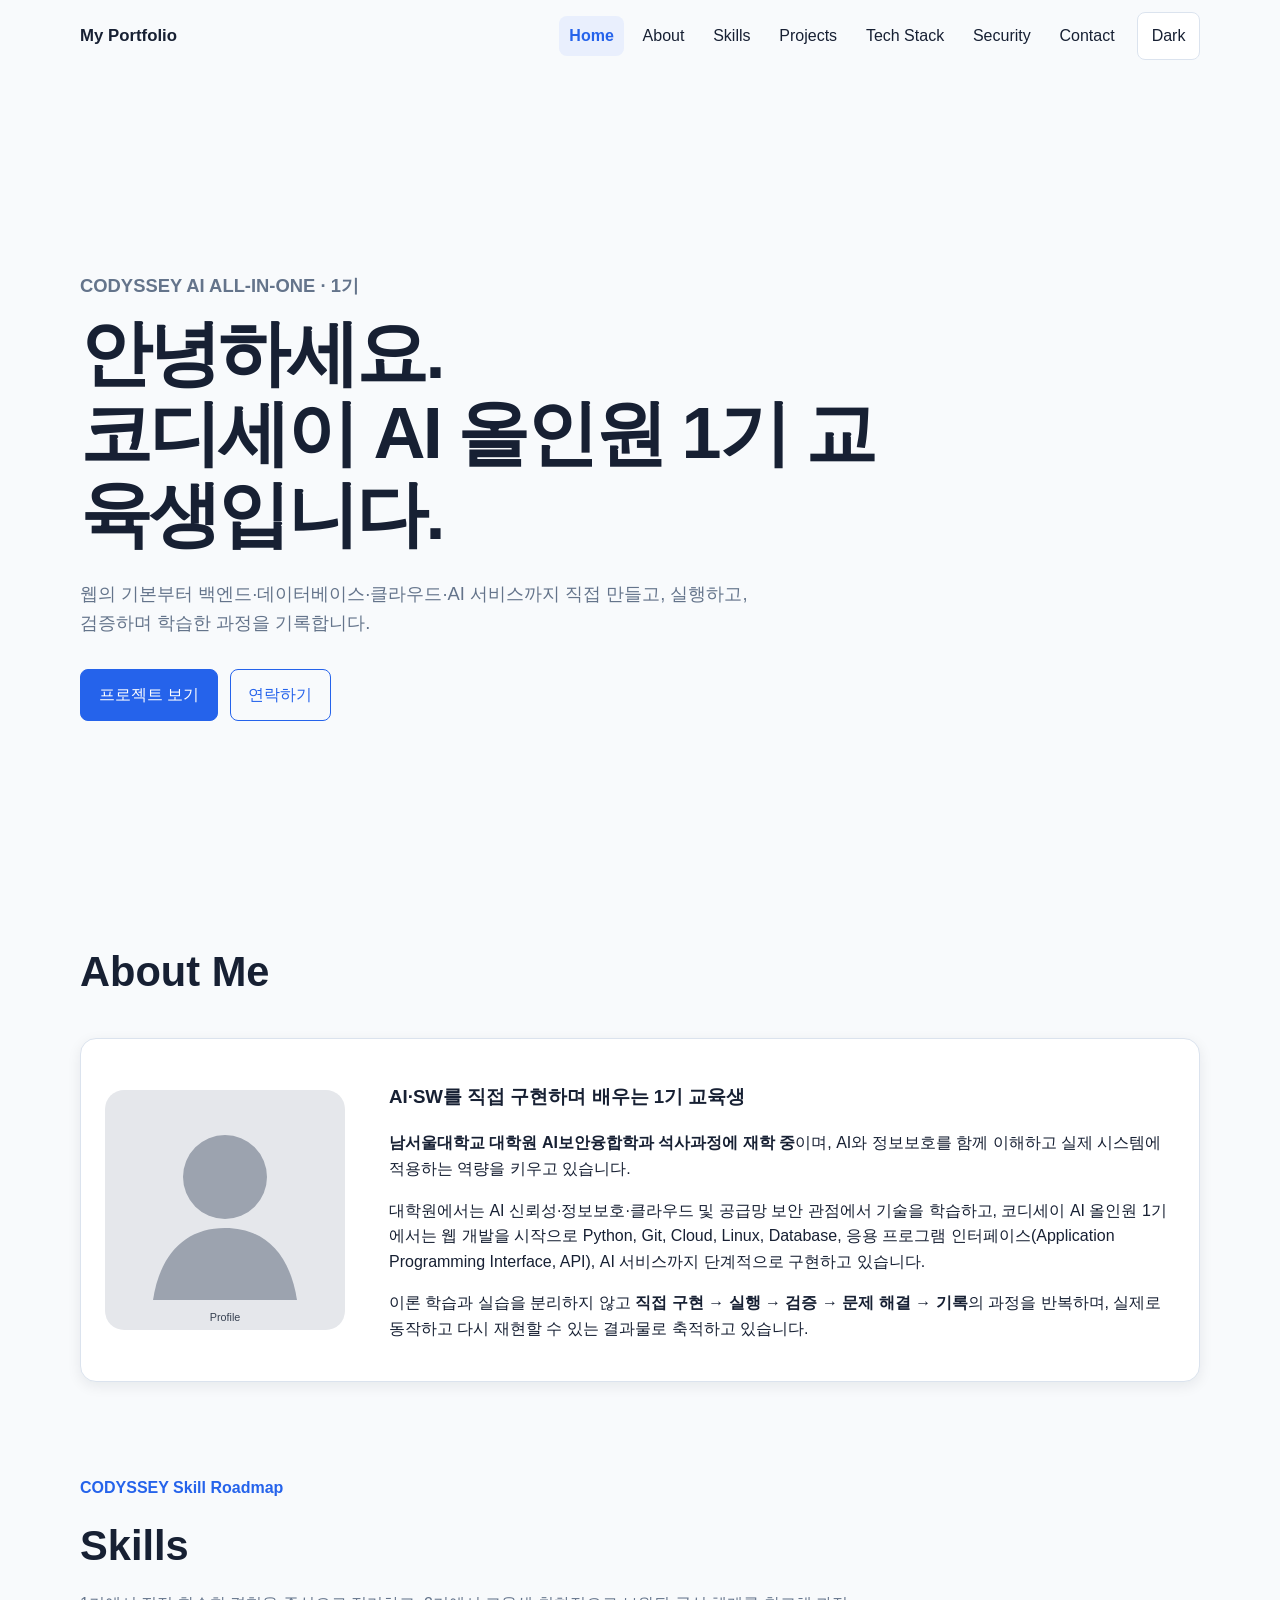
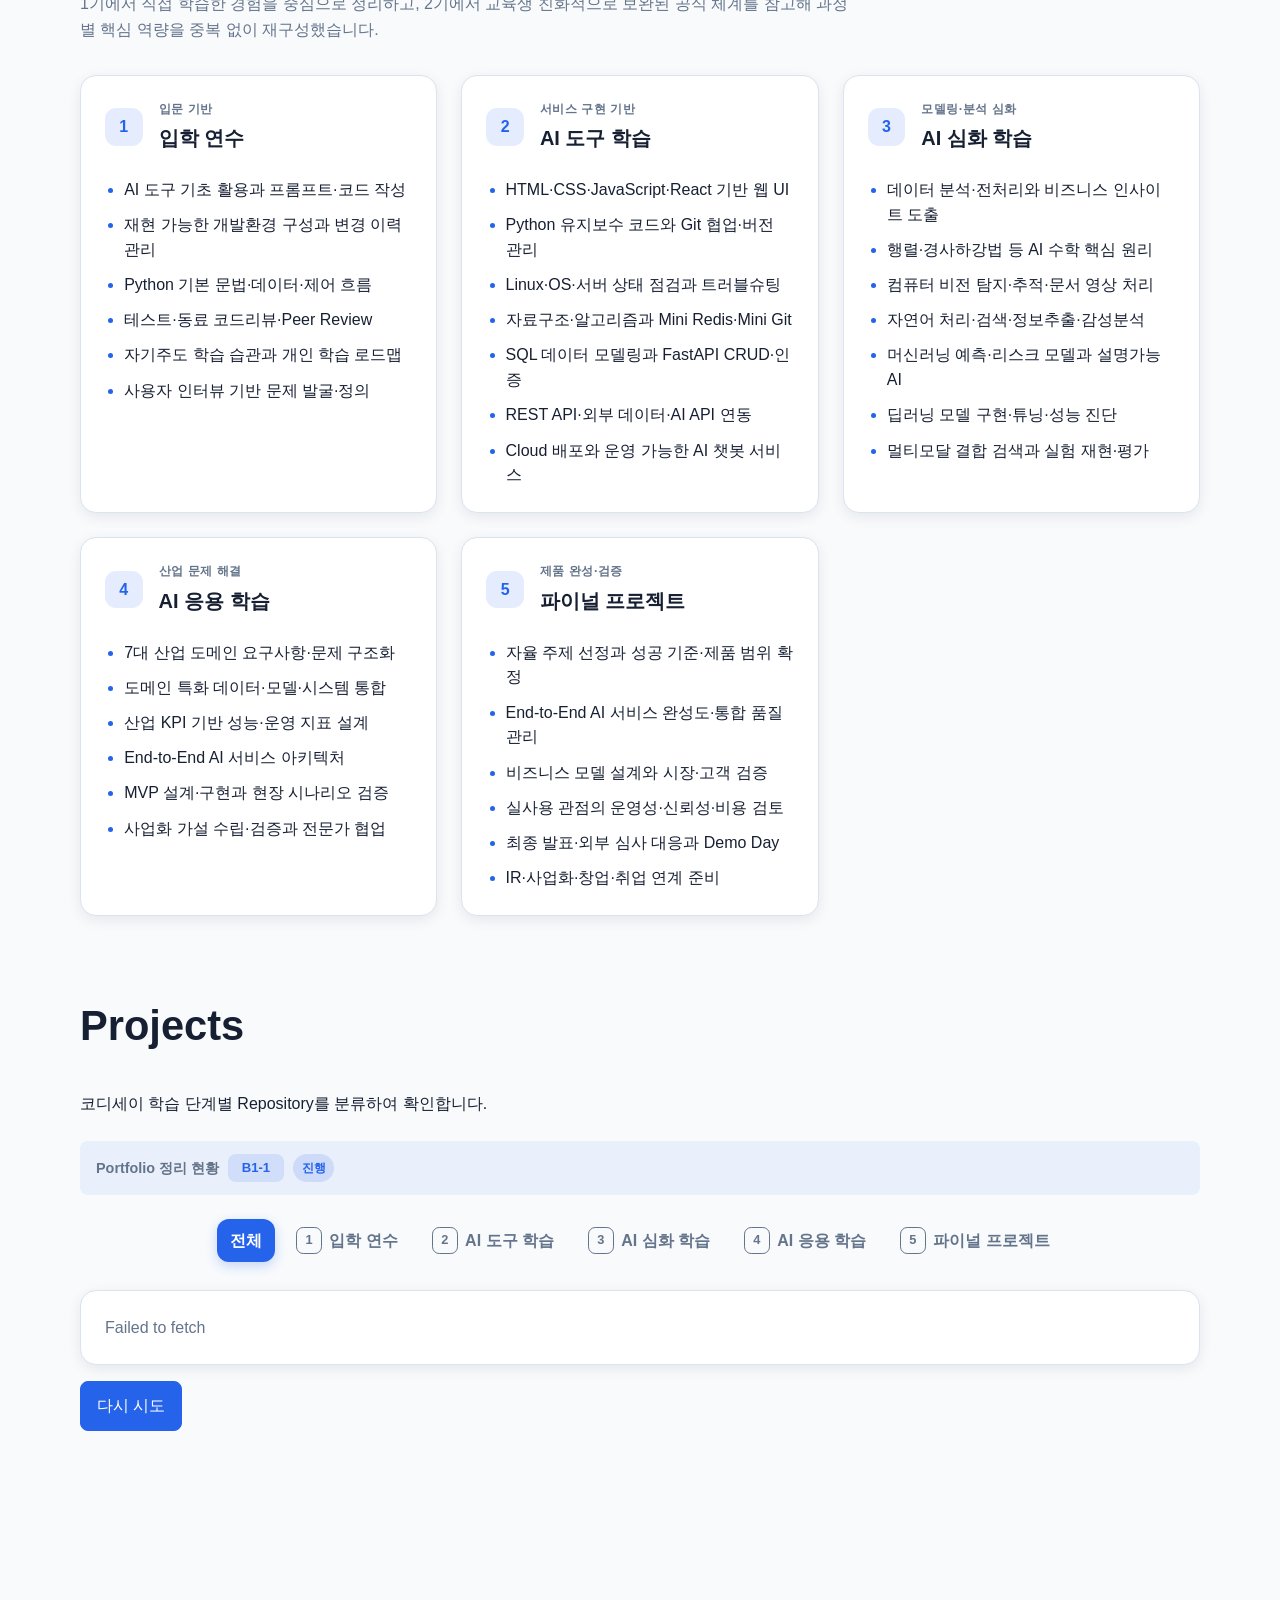
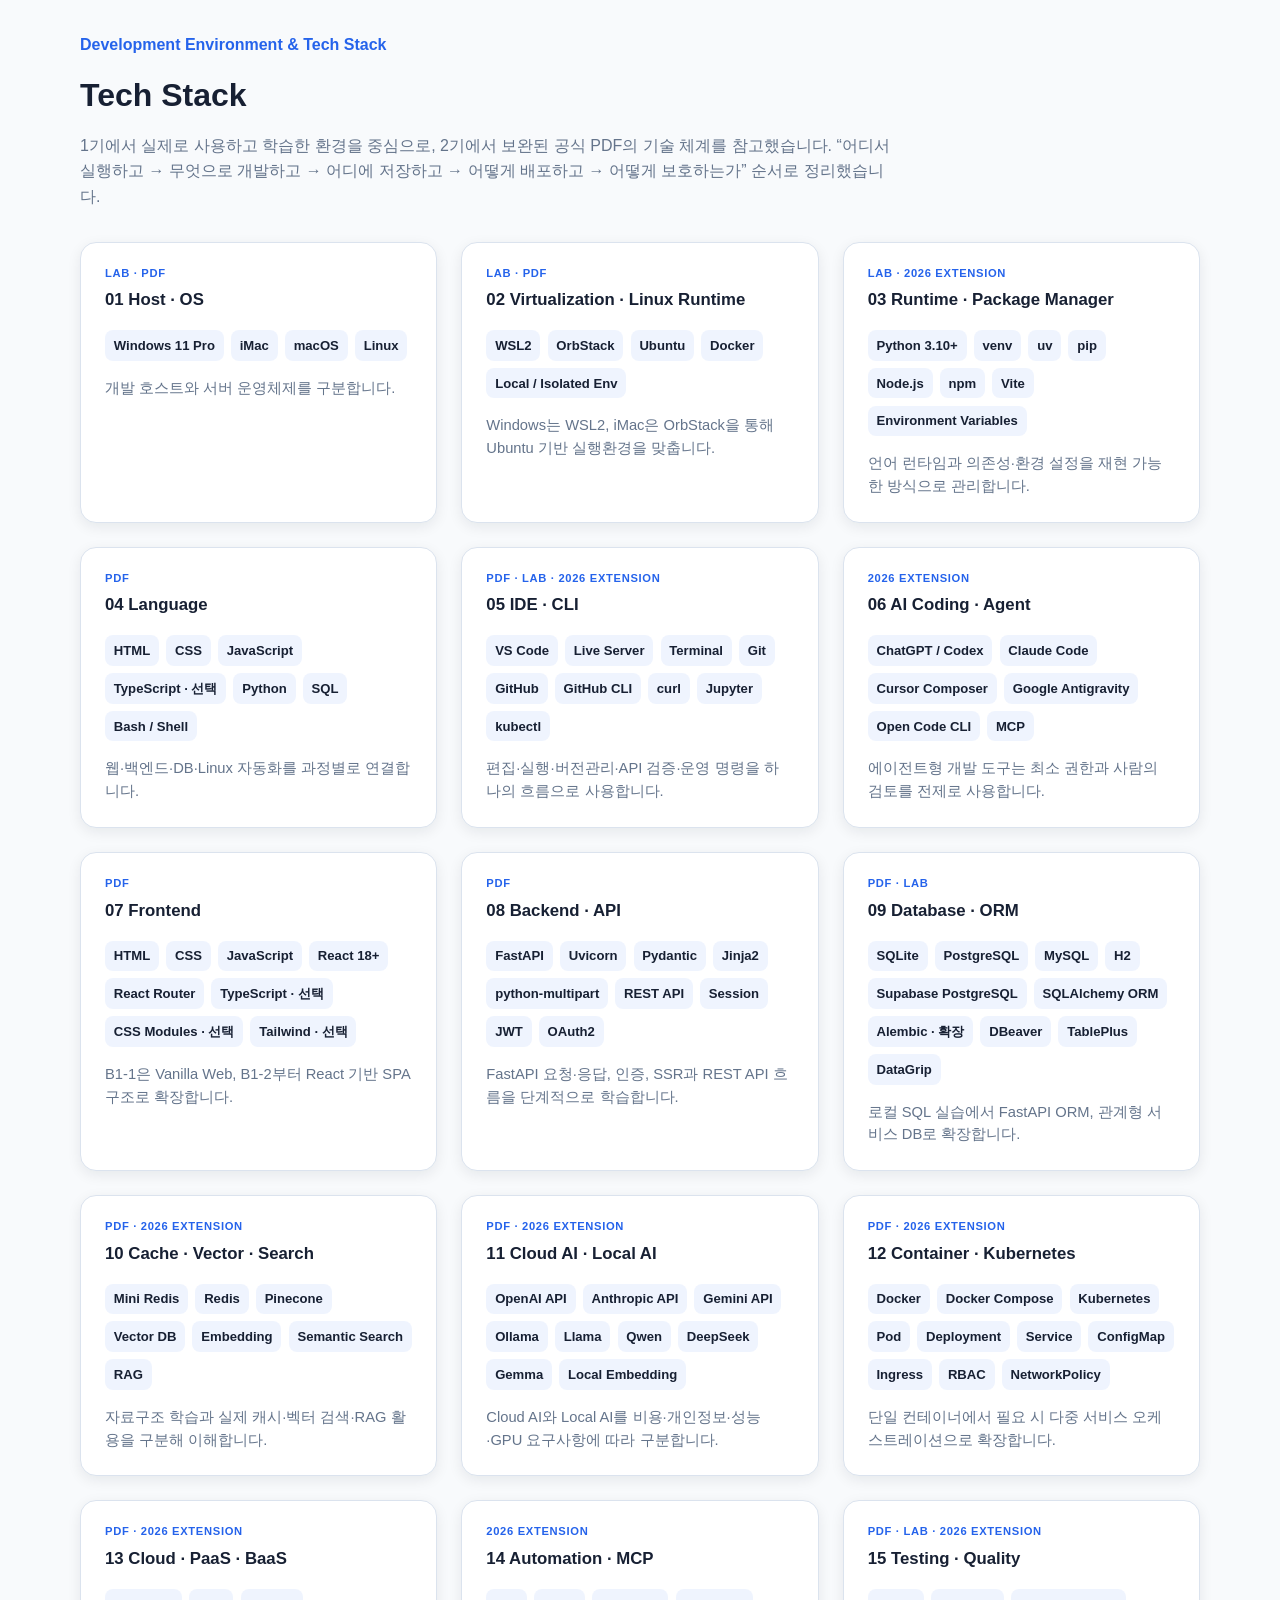
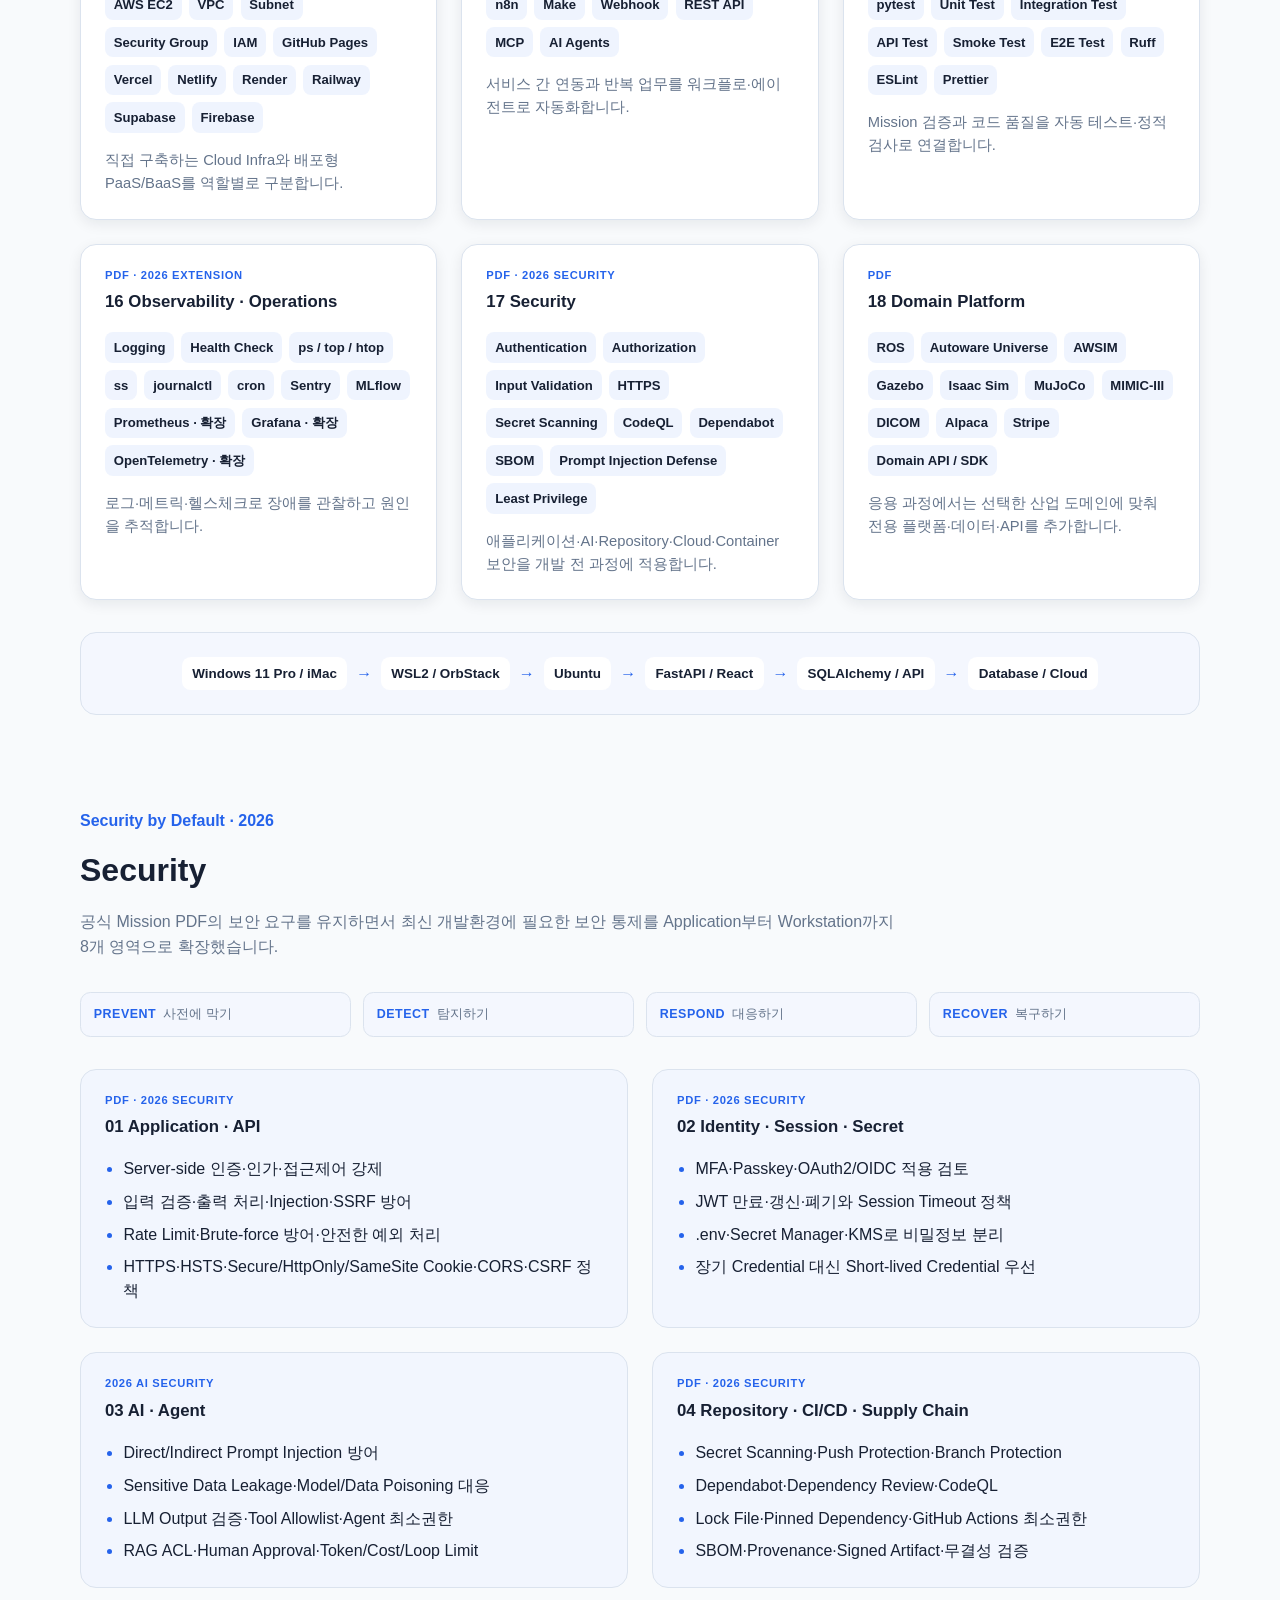
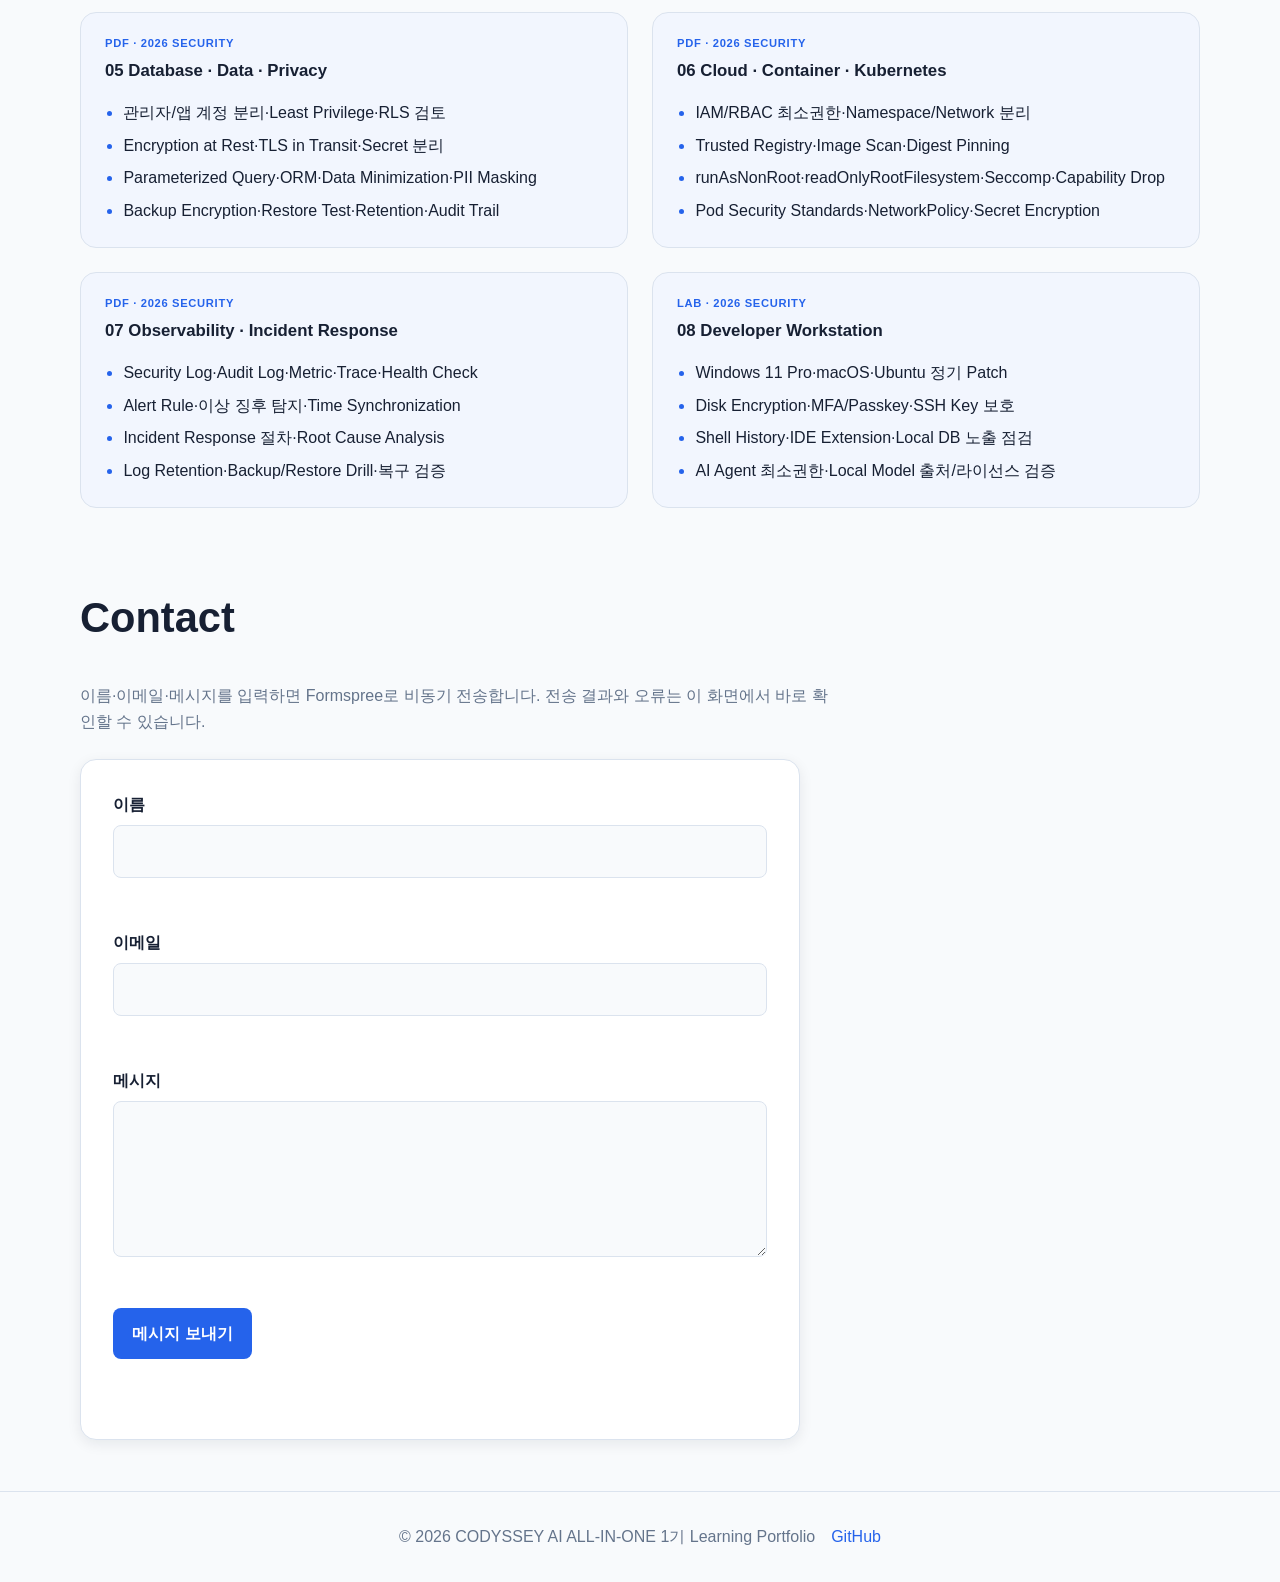
==== index.html @ e72fb4c6 "fix: align contact form with Formspree HTML contract" ====
<!DOCTYPE html>
<html lang="ko">
<head>
  <meta charset="UTF-8">
  <meta name="viewport" content="width=device-width, initial-scale=1.0">
  <meta
    name="description"
    content="코디세이 AI 올인원 1기에서 웹, Python, Git, Cloud, Linux, Database, AI를 직접 구현하고 검증하며 학습한 과정을 기록한 포트폴리오입니다."
  >
  <meta name="theme-color" content="#2563eb">
  <link
    rel="canonical"
    href="https://metastudy999.github.io/codyssey-basic-web-portfolio/"
  >
  <meta property="og:type" content="website">
  <meta property="og:title" content="CODYSSEY AI ALL-IN-ONE 1기 | AI·SW Learning Portfolio">
  <meta
    property="og:description"
    content="직접 만들고, 실행하고, 검증하며 축적한 AI·SW 학습 포트폴리오입니다."
  >
  <meta
    property="og:url"
    content="https://metastudy999.github.io/codyssey-basic-web-portfolio/"
  >
  <link rel="icon" href="images/profile-placeholder.svg" type="image/svg+xml">

  <title>CODYSSEY AI ALL-IN-ONE 1기 | AI·SW Learning Portfolio</title>

  <link rel="stylesheet" href="css/style.css">
  <script src="js/script.js" defer></script>
</head>

<body>
  <a class="skip-link" href="#main-content">본문 바로가기</a>

  <header class="site-header" id="top">
    <nav class="site-nav" aria-label="주요 메뉴">
      <a class="logo" href="#home" aria-label="홈으로 이동">
        My Portfolio
      </a>

      <button
        class="menu-toggle"
        type="button"
        aria-label="메뉴 열기"
        aria-expanded="false"
        aria-controls="nav-menu"
      >
        ☰
      </button>

      <ul class="nav-menu" id="nav-menu">
        <li><a href="#home">Home</a></li>
        <li><a href="#about">About</a></li>
        <li><a href="#skills">Skills</a></li>
        <li><a href="#projects">Projects</a></li>
        <li><a href="#tech-stack">Tech Stack</a></li>
        <li><a href="#security">Security</a></li>
        <li><a href="#contact">Contact</a></li>
      </ul>

      <button
        class="theme-toggle"
        id="theme-toggle"
        type="button"
        aria-label="다크 모드 전환"
      >
        Theme
      </button>
    </nav>
  </header>

  <main id="main-content">
    <section class="hero section" id="home">
      <div class="section-inner">
        <p class="eyebrow">CODYSSEY AI ALL-IN-ONE · 1기</p>

        <h1>
          안녕하세요.<br>
          <span
            id="hero-typing"
            class="hero-typing"
            data-text="코디세이 AI 올인원 1기 교육생입니다."
          >코디세이 AI 올인원 1기 교육생입니다.</span>
        </h1>

        <p>
          웹의 기본부터 백엔드·데이터베이스·클라우드·AI 서비스까지
          직접 만들고, 실행하고, 검증하며 학습한 과정을 기록합니다.
        </p>

        <div class="hero-actions">
          <a href="#projects">프로젝트 보기</a>
          <a href="#contact">연락하기</a>
        </div>
      </div>
    </section>

    <section class="about section" id="about">
      <div class="section-inner">
        <h2>About Me</h2>

        <article class="about-card">
          <img
            src="images/profile-placeholder.svg"
            alt="포트폴리오 프로필 이미지 자리 표시"
          >

          <div>
            <h3>AI·SW를 직접 구현하며 배우는 1기 교육생</h3>

            <p>
              <strong>남서울대학교 대학원 AI보안융합학과 석사과정에 재학 중</strong>이며,
              AI와 정보보호를 함께 이해하고 실제 시스템에 적용하는 역량을 키우고 있습니다.
            </p>

            <p>
              대학원에서는 AI 신뢰성·정보보호·클라우드 및 공급망 보안 관점에서
              기술을 학습하고, 코디세이 AI 올인원 1기에서는 웹 개발을 시작으로
              Python, Git, Cloud, Linux, Database,
              응용 프로그램 인터페이스(Application Programming Interface, API),
              AI 서비스까지 단계적으로 구현하고 있습니다.
            </p>

            <p>
              이론 학습과 실습을 분리하지 않고
              <strong>직접 구현 → 실행 → 검증 → 문제 해결 → 기록</strong>의 과정을 반복하며,
              실제로 동작하고 다시 재현할 수 있는 결과물로 축적하고 있습니다.
            </p>
          </div>
        </article>
      </div>
    </section>

    <section class="skills section" id="skills">
      <div class="section-inner">
        <div class="section-heading">
          <p class="eyebrow">CODYSSEY Skill Roadmap</p>
          <h2>Skills</h2>
          <p class="section-description">
            1기에서 직접 학습한 경험을 중심으로 정리하고, 2기에서 교육생 친화적으로 보완된 공식 체계를 참고해 과정별 핵심 역량을 중복 없이 재구성했습니다.
          </p>
        </div>

        <div class="skills-roadmap">
          <article class="skill-stage-card">
            <div class="skill-stage-header">
              <span class="skill-stage-number">1</span>
              <div>
                <p class="skill-stage-kicker">입문 기반</p>
                <h3>입학 연수</h3>
              </div>
            </div>
            <ul class="skill-list">
              <li>AI 도구 기초 활용과 프롬프트·코드 작성</li>
              <li>재현 가능한 개발환경 구성과 변경 이력 관리</li>
              <li>Python 기본 문법·데이터·제어 흐름</li>
              <li>테스트·동료 코드리뷰·Peer Review</li>
              <li>자기주도 학습 습관과 개인 학습 로드맵</li>
              <li>사용자 인터뷰 기반 문제 발굴·정의</li>
            </ul>
          </article>

          <article class="skill-stage-card">
            <div class="skill-stage-header">
              <span class="skill-stage-number">2</span>
              <div>
                <p class="skill-stage-kicker">서비스 구현 기반</p>
                <h3>AI 도구 학습</h3>
              </div>
            </div>
            <ul class="skill-list">
              <li>HTML·CSS·JavaScript·React 기반 웹 UI</li>
              <li>Python 유지보수 코드와 Git 협업·버전 관리</li>
              <li>Linux·OS·서버 상태 점검과 트러블슈팅</li>
              <li>자료구조·알고리즘과 Mini Redis·Mini Git</li>
              <li>SQL 데이터 모델링과 FastAPI CRUD·인증</li>
              <li>REST API·외부 데이터·AI API 연동</li>
              <li>Cloud 배포와 운영 가능한 AI 챗봇 서비스</li>
            </ul>
          </article>

          <article class="skill-stage-card">
            <div class="skill-stage-header">
              <span class="skill-stage-number">3</span>
              <div>
                <p class="skill-stage-kicker">모델링·분석 심화</p>
                <h3>AI 심화 학습</h3>
              </div>
            </div>
            <ul class="skill-list">
              <li>데이터 분석·전처리와 비즈니스 인사이트 도출</li>
              <li>행렬·경사하강법 등 AI 수학 핵심 원리</li>
              <li>컴퓨터 비전 탐지·추적·문서 영상 처리</li>
              <li>자연어 처리·검색·정보추출·감성분석</li>
              <li>머신러닝 예측·리스크 모델과 설명가능 AI</li>
              <li>딥러닝 모델 구현·튜닝·성능 진단</li>
              <li>멀티모달 결합 검색과 실험 재현·평가</li>
            </ul>
          </article>

          <article class="skill-stage-card">
            <div class="skill-stage-header">
              <span class="skill-stage-number">4</span>
              <div>
                <p class="skill-stage-kicker">산업 문제 해결</p>
                <h3>AI 응용 학습</h3>
              </div>
            </div>
            <ul class="skill-list">
              <li>7대 산업 도메인 요구사항·문제 구조화</li>
              <li>도메인 특화 데이터·모델·시스템 통합</li>
              <li>산업 KPI 기반 성능·운영 지표 설계</li>
              <li>End-to-End AI 서비스 아키텍처</li>
              <li>MVP 설계·구현과 현장 시나리오 검증</li>
              <li>사업화 가설 수립·검증과 전문가 협업</li>
            </ul>
          </article>

          <article class="skill-stage-card">
            <div class="skill-stage-header">
              <span class="skill-stage-number">5</span>
              <div>
                <p class="skill-stage-kicker">제품 완성·검증</p>
                <h3>파이널 프로젝트</h3>
              </div>
            </div>
            <ul class="skill-list">
              <li>자율 주제 선정과 성공 기준·제품 범위 확정</li>
              <li>End-to-End AI 서비스 완성도·통합 품질 관리</li>
              <li>비즈니스 모델 설계와 시장·고객 검증</li>
              <li>실사용 관점의 운영성·신뢰성·비용 검토</li>
              <li>최종 발표·외부 심사 대응과 Demo Day</li>
              <li>IR·사업화·창업·취업 연계 준비</li>
            </ul>
          </article>
        </div>

              </div>
    </section>

<section class="projects section" id="projects">
      <div class="section-inner">
        <h2>Projects</h2>

        <p>
          코디세이 학습 단계별 Repository를 분류하여 확인합니다.
        </p>

        <div
          class="current-mission-summary"
          id="current-mission-summary"
          aria-live="polite"
        >
          Portfolio 정리 현황을 불러오는 중입니다.
        </div>

        <div
          class="projects-categories"
          id="projects-categories"
          role="tablist"
          aria-label="코디세이 프로젝트 카테고리"
        >
          <button type="button" role="tab" data-project-category="all" aria-selected="true">
            전체
          </button>
          <button type="button" role="tab" data-project-category="admission" aria-selected="false">
            <span class="project-category-number">1</span>
            <span>입학 연수</span>
          </button>
          <button type="button" role="tab" data-project-category="tools" aria-selected="false">
            <span class="project-category-number">2</span>
            <span>AI 도구 학습</span>
          </button>
          <button type="button" role="tab" data-project-category="advanced" aria-selected="false">
            <span class="project-category-number">3</span>
            <span>AI 심화 학습</span>
          </button>
          <button type="button" role="tab" data-project-category="applied" aria-selected="false">
            <span class="project-category-number">4</span>
            <span>AI 응용 학습</span>
          </button>
          <button type="button" role="tab" data-project-category="final" aria-selected="false">
            <span class="project-category-number">5</span>
            <span>파이널 프로젝트</span>
          </button>
        </div>

        <div
          class="projects-language-filter"
          id="projects-language-filter"
          aria-label="프로젝트 언어 필터"
          hidden
        >
          <span class="projects-filter-label">언어</span>
          <div
            class="projects-language-buttons"
            id="projects-language-buttons"
            role="group"
            aria-label="언어별 프로젝트 필터"
          ></div>
        </div>

        <div
          class="projects-status"
          id="projects-status"
          role="status"
          aria-live="polite"
        >
          프로젝트를 준비하고 있습니다.
        </div>

        <button
          class="projects-reload"
          id="reload-projects"
          type="button"
        >
          프로젝트 다시 불러오기
        </button>

        <div
          class="projects-category-message"
          id="projects-category-message"
          role="status"
          hidden
        ></div>

        <div
          class="projects-grid"
          id="projects-grid"
          aria-label="GitHub 프로젝트 목록"
        ></div>

        <nav
          class="projects-pagination"
          id="projects-pagination"
          aria-label="프로젝트 페이지 이동"
        ></nav>

      </div>
    </section>

    <section class="tech-stack section" id="tech-stack">
      <div class="section-inner">
        <div class="development-environment">
          <div class="development-environment-heading">
            <p class="eyebrow">Development Environment & Tech Stack</p>
            <h2>Tech Stack</h2>
            <p>
              1기에서 실제로 사용하고 학습한 환경을 중심으로, 2기에서 보완된 공식 PDF의 기술 체계를 참고했습니다.
              “어디서 실행하고 → 무엇으로 개발하고 → 어디에 저장하고 → 어떻게 배포하고 → 어떻게 보호하는가” 순서로 정리했습니다.
            </p>
          </div>

          <div class="development-stack-grid">
            <article class="development-stack-card">
              <p class="stack-source">LAB · PDF</p>
              <h4>01 Host · OS</h4>
              <div class="tech-tags">
                <span>Windows 11 Pro</span><span>iMac</span><span>macOS</span><span>Linux</span>
              </div>
              <p>개발 호스트와 서버 운영체제를 구분합니다.</p>
            </article>

            <article class="development-stack-card">
              <p class="stack-source">LAB · PDF</p>
              <h4>02 Virtualization · Linux Runtime</h4>
              <div class="tech-tags">
                <span>WSL2</span><span>OrbStack</span><span>Ubuntu</span><span>Docker</span><span>Local / Isolated Env</span>
              </div>
              <p>Windows는 WSL2, iMac은 OrbStack을 통해 Ubuntu 기반 실행환경을 맞춥니다.</p>
            </article>

            <article class="development-stack-card">
              <p class="stack-source">LAB · 2026 EXTENSION</p>
              <h4>03 Runtime · Package Manager</h4>
              <div class="tech-tags">
                <span>Python 3.10+</span><span>venv</span><span>uv</span><span>pip</span>
                <span>Node.js</span><span>npm</span><span>Vite</span><span>Environment Variables</span>
              </div>
              <p>언어 런타임과 의존성·환경 설정을 재현 가능한 방식으로 관리합니다.</p>
            </article>

            <article class="development-stack-card">
              <p class="stack-source">PDF</p>
              <h4>04 Language</h4>
              <div class="tech-tags">
                <span>HTML</span><span>CSS</span><span>JavaScript</span><span>TypeScript · 선택</span>
                <span>Python</span><span>SQL</span><span>Bash / Shell</span>
              </div>
              <p>웹·백엔드·DB·Linux 자동화를 과정별로 연결합니다.</p>
            </article>

            <article class="development-stack-card">
              <p class="stack-source">PDF · LAB · 2026 EXTENSION</p>
              <h4>05 IDE · CLI</h4>
              <div class="tech-tags">
                <span>VS Code</span><span>Live Server</span><span>Terminal</span><span>Git</span><span>GitHub</span>
                <span>GitHub CLI</span><span>curl</span><span>Jupyter</span><span>kubectl</span>
              </div>
              <p>편집·실행·버전관리·API 검증·운영 명령을 하나의 흐름으로 사용합니다.</p>
            </article>

            <article class="development-stack-card">
              <p class="stack-source">2026 EXTENSION</p>
              <h4>06 AI Coding · Agent</h4>
              <div class="tech-tags">
                <span>ChatGPT / Codex</span><span>Claude Code</span><span>Cursor Composer</span>
                <span>Google Antigravity</span><span>Open Code CLI</span><span>MCP</span>
              </div>
              <p>에이전트형 개발 도구는 최소 권한과 사람의 검토를 전제로 사용합니다.</p>
            </article>

            <article class="development-stack-card">
              <p class="stack-source">PDF</p>
              <h4>07 Frontend</h4>
              <div class="tech-tags">
                <span>HTML</span><span>CSS</span><span>JavaScript</span><span>React 18+</span>
                <span>React Router</span><span>TypeScript · 선택</span><span>CSS Modules · 선택</span><span>Tailwind · 선택</span>
              </div>
              <p>B1-1은 Vanilla Web, B1-2부터 React 기반 SPA 구조로 확장합니다.</p>
            </article>

            <article class="development-stack-card">
              <p class="stack-source">PDF</p>
              <h4>08 Backend · API</h4>
              <div class="tech-tags">
                <span>FastAPI</span><span>Uvicorn</span><span>Pydantic</span><span>Jinja2</span>
                <span>python-multipart</span><span>REST API</span><span>Session</span><span>JWT</span><span>OAuth2</span>
              </div>
              <p>FastAPI 요청·응답, 인증, SSR과 REST API 흐름을 단계적으로 학습합니다.</p>
            </article>

            <article class="development-stack-card">
              <p class="stack-source">PDF · LAB</p>
              <h4>09 Database · ORM</h4>
              <div class="tech-tags">
                <span>SQLite</span><span>PostgreSQL</span><span>MySQL</span><span>H2</span><span>Supabase PostgreSQL</span>
                <span>SQLAlchemy ORM</span><span>Alembic · 확장</span><span>DBeaver</span><span>TablePlus</span><span>DataGrip</span>
              </div>
              <p>로컬 SQL 실습에서 FastAPI ORM, 관계형 서비스 DB로 확장합니다.</p>
            </article>

            <article class="development-stack-card">
              <p class="stack-source">PDF · 2026 EXTENSION</p>
              <h4>10 Cache · Vector · Search</h4>
              <div class="tech-tags">
                <span>Mini Redis</span><span>Redis</span><span>Pinecone</span><span>Vector DB</span>
                <span>Embedding</span><span>Semantic Search</span><span>RAG</span>
              </div>
              <p>자료구조 학습과 실제 캐시·벡터 검색·RAG 활용을 구분해 이해합니다.</p>
            </article>

            <article class="development-stack-card">
              <p class="stack-source">PDF · 2026 EXTENSION</p>
              <h4>11 Cloud AI · Local AI</h4>
              <div class="tech-tags">
                <span>OpenAI API</span><span>Anthropic API</span><span>Gemini API</span>
                <span>Ollama</span><span>Llama</span><span>Qwen</span><span>DeepSeek</span><span>Gemma</span><span>Local Embedding</span>
              </div>
              <p>Cloud AI와 Local AI를 비용·개인정보·성능·GPU 요구사항에 따라 구분합니다.</p>
            </article>

            <article class="development-stack-card">
              <p class="stack-source">PDF · 2026 EXTENSION</p>
              <h4>12 Container · Kubernetes</h4>
              <div class="tech-tags">
                <span>Docker</span><span>Docker Compose</span><span>Kubernetes</span><span>Pod</span><span>Deployment</span>
                <span>Service</span><span>ConfigMap</span><span>Ingress</span><span>RBAC</span><span>NetworkPolicy</span>
              </div>
              <p>단일 컨테이너에서 필요 시 다중 서비스 오케스트레이션으로 확장합니다.</p>
            </article>

            <article class="development-stack-card">
              <p class="stack-source">PDF · 2026 EXTENSION</p>
              <h4>13 Cloud · PaaS · BaaS</h4>
              <div class="tech-tags">
                <span>AWS EC2</span><span>VPC</span><span>Subnet</span><span>Security Group</span><span>IAM</span>
                <span>GitHub Pages</span><span>Vercel</span><span>Netlify</span><span>Render</span><span>Railway</span>
                <span>Supabase</span><span>Firebase</span>
              </div>
              <p>직접 구축하는 Cloud Infra와 배포형 PaaS/BaaS를 역할별로 구분합니다.</p>
            </article>

            <article class="development-stack-card">
              <p class="stack-source">2026 EXTENSION</p>
              <h4>14 Automation · MCP</h4>
              <div class="tech-tags">
                <span>n8n</span><span>Make</span><span>Webhook</span><span>REST API</span><span>MCP</span><span>AI Agents</span>
              </div>
              <p>서비스 간 연동과 반복 업무를 워크플로·에이전트로 자동화합니다.</p>
            </article>

            <article class="development-stack-card">
              <p class="stack-source">PDF · LAB · 2026 EXTENSION</p>
              <h4>15 Testing · Quality</h4>
              <div class="tech-tags">
                <span>pytest</span><span>Unit Test</span><span>Integration Test</span><span>API Test</span>
                <span>Smoke Test</span><span>E2E Test</span><span>Ruff</span><span>ESLint</span><span>Prettier</span>
              </div>
              <p>Mission 검증과 코드 품질을 자동 테스트·정적 검사로 연결합니다.</p>
            </article>

            <article class="development-stack-card">
              <p class="stack-source">PDF · 2026 EXTENSION</p>
              <h4>16 Observability · Operations</h4>
              <div class="tech-tags">
                <span>Logging</span><span>Health Check</span><span>ps / top / htop</span><span>ss</span>
                <span>journalctl</span><span>cron</span><span>Sentry</span><span>MLflow</span>
                <span>Prometheus · 확장</span><span>Grafana · 확장</span><span>OpenTelemetry · 확장</span>
              </div>
              <p>로그·메트릭·헬스체크로 장애를 관찰하고 원인을 추적합니다.</p>
            </article>

            <article class="development-stack-card">
              <p class="stack-source">PDF · 2026 SECURITY</p>
              <h4>17 Security</h4>
              <div class="tech-tags">
                <span>Authentication</span><span>Authorization</span><span>Input Validation</span><span>HTTPS</span>
                <span>Secret Scanning</span><span>CodeQL</span><span>Dependabot</span><span>SBOM</span>
                <span>Prompt Injection Defense</span><span>Least Privilege</span>
              </div>
              <p>애플리케이션·AI·Repository·Cloud·Container 보안을 개발 전 과정에 적용합니다.</p>
            </article>

            <article class="development-stack-card">
              <p class="stack-source">PDF</p>
              <h4>18 Domain Platform</h4>
              <div class="tech-tags">
                <span>ROS</span><span>Autoware Universe</span><span>AWSIM</span><span>Gazebo</span><span>Isaac Sim</span>
                <span>MuJoCo</span><span>MIMIC-III</span><span>DICOM</span><span>Alpaca</span><span>Stripe</span><span>Domain API / SDK</span>
              </div>
              <p>응용 과정에서는 선택한 산업 도메인에 맞춰 전용 플랫폼·데이터·API를 추가합니다.</p>
            </article>
          </div>

          <div class="environment-flow" aria-label="실습 개발환경 흐름">
            <span>Windows 11 Pro / iMac</span><strong>→</strong>
            <span>WSL2 / OrbStack</span><strong>→</strong>
            <span>Ubuntu</span><strong>→</strong>
            <span>FastAPI / React</span><strong>→</strong>
            <span>SQLAlchemy / API</span><strong>→</strong>
            <span>Database / Cloud</span>
          </div>

                  </div>
      </div>
    </section>

<section class="security section" id="security">
      <div class="section-inner">
        <div class="security-baseline">
            <div class="development-environment-heading">
              <p class="eyebrow">Security by Default · 2026</p>
              <h2>Security</h2>
              <p>
                공식 Mission PDF의 보안 요구를 유지하면서 최신 개발환경에 필요한 보안 통제를
                Application부터 Workstation까지 8개 영역으로 확장했습니다.
              </p>
            </div>

            <div class="security-lifecycle" aria-label="보안 운영 생명주기">
              <span><strong>Prevent</strong> 사전에 막기</span>
              <span><strong>Detect</strong> 탐지하기</span>
              <span><strong>Respond</strong> 대응하기</span>
              <span><strong>Recover</strong> 복구하기</span>
            </div>

            <div class="security-grid">
              <article class="security-card">
                <p class="stack-source">PDF · 2026 SECURITY</p>
                <h4>01 Application · API</h4>
                <ul>
                  <li>Server-side 인증·인가·접근제어 강제</li>
                  <li>입력 검증·출력 처리·Injection·SSRF 방어</li>
                  <li>Rate Limit·Brute-force 방어·안전한 예외 처리</li>
                  <li>HTTPS·HSTS·Secure/HttpOnly/SameSite Cookie·CORS·CSRF 정책</li>
                </ul>
              </article>

              <article class="security-card">
                <p class="stack-source">PDF · 2026 SECURITY</p>
                <h4>02 Identity · Session · Secret</h4>
                <ul>
                  <li>MFA·Passkey·OAuth2/OIDC 적용 검토</li>
                  <li>JWT 만료·갱신·폐기와 Session Timeout 정책</li>
                  <li>.env·Secret Manager·KMS로 비밀정보 분리</li>
                  <li>장기 Credential 대신 Short-lived Credential 우선</li>
                </ul>
              </article>

              <article class="security-card">
                <p class="stack-source">2026 AI SECURITY</p>
                <h4>03 AI · Agent</h4>
                <ul>
                  <li>Direct/Indirect Prompt Injection 방어</li>
                  <li>Sensitive Data Leakage·Model/Data Poisoning 대응</li>
                  <li>LLM Output 검증·Tool Allowlist·Agent 최소권한</li>
                  <li>RAG ACL·Human Approval·Token/Cost/Loop Limit</li>
                </ul>
              </article>

              <article class="security-card">
                <p class="stack-source">PDF · 2026 SECURITY</p>
                <h4>04 Repository · CI/CD · Supply Chain</h4>
                <ul>
                  <li>Secret Scanning·Push Protection·Branch Protection</li>
                  <li>Dependabot·Dependency Review·CodeQL</li>
                  <li>Lock File·Pinned Dependency·GitHub Actions 최소권한</li>
                  <li>SBOM·Provenance·Signed Artifact·무결성 검증</li>
                </ul>
              </article>

              <article class="security-card">
                <p class="stack-source">PDF · 2026 SECURITY</p>
                <h4>05 Database · Data · Privacy</h4>
                <ul>
                  <li>관리자/앱 계정 분리·Least Privilege·RLS 검토</li>
                  <li>Encryption at Rest·TLS in Transit·Secret 분리</li>
                  <li>Parameterized Query·ORM·Data Minimization·PII Masking</li>
                  <li>Backup Encryption·Restore Test·Retention·Audit Trail</li>
                </ul>
              </article>

              <article class="security-card">
                <p class="stack-source">PDF · 2026 SECURITY</p>
                <h4>06 Cloud · Container · Kubernetes</h4>
                <ul>
                  <li>IAM/RBAC 최소권한·Namespace/Network 분리</li>
                  <li>Trusted Registry·Image Scan·Digest Pinning</li>
                  <li>runAsNonRoot·readOnlyRootFilesystem·Seccomp·Capability Drop</li>
                  <li>Pod Security Standards·NetworkPolicy·Secret Encryption</li>
                </ul>
              </article>

              <article class="security-card">
                <p class="stack-source">PDF · 2026 SECURITY</p>
                <h4>07 Observability · Incident Response</h4>
                <ul>
                  <li>Security Log·Audit Log·Metric·Trace·Health Check</li>
                  <li>Alert Rule·이상 징후 탐지·Time Synchronization</li>
                  <li>Incident Response 절차·Root Cause Analysis</li>
                  <li>Log Retention·Backup/Restore Drill·복구 검증</li>
                </ul>
              </article>

              <article class="security-card">
                <p class="stack-source">LAB · 2026 SECURITY</p>
                <h4>08 Developer Workstation</h4>
                <ul>
                  <li>Windows 11 Pro·macOS·Ubuntu 정기 Patch</li>
                  <li>Disk Encryption·MFA/Passkey·SSH Key 보호</li>
                  <li>Shell History·IDE Extension·Local DB 노출 점검</li>
                  <li>AI Agent 최소권한·Local Model 출처/라이선스 검증</li>
                </ul>
              </article>
            </div>
          </div>
        </div>
    </section>

    <section class="contact section" id="contact">
      <div class="section-inner">
        <h2>Contact</h2>

        <p class="contact-description">
          이름·이메일·메시지를 입력하면 Formspree로 비동기 전송합니다.
          전송 결과와 오류는 이 화면에서 바로 확인할 수 있습니다.
        </p>

        <form
          id="contact-form"
          action="https://formspree.io/f/xdekpjjj"
          method="POST"
          novalidate
        >
          <input
            type="hidden"
            name="subject"
            value="Portfolio 문의 - {{ name }}"
          >
          <div class="form-field">
            <label for="name">이름</label>
            <input
              id="name"
              name="name"
              type="text"
              autocomplete="name"
              aria-describedby="name-error"
              required
            >
            <p class="field-error" id="name-error"></p>
          </div>

          <div class="form-field">
            <label for="email">이메일</label>
            <input
              id="email"
              name="email"
              type="email"
              autocomplete="email"
              aria-describedby="email-error"
              required
            >
            <p class="field-error" id="email-error"></p>
          </div>

          <div class="form-field">
            <label for="message">메시지</label>
            <textarea
              id="message"
              name="message"
              rows="5"
              aria-describedby="message-error"
              required
            ></textarea>
            <p class="field-error" id="message-error"></p>
          </div>

          <input
            class="contact-honeypot"
            type="text"
            name="_gotcha"
            tabindex="-1"
            autocomplete="off"
            aria-hidden="true"
          >

          <button type="submit" id="contact-submit">
            메시지 보내기
          </button>

          <p
            class="form-result"
            id="form-result"
            role="status"
            aria-live="polite"
          ></p>
        </form>
      </div>
    </section>
  </main>

  <footer class="site-footer">
    <p>
      &copy; 2026 CODYSSEY AI ALL-IN-ONE 1기 Learning Portfolio
    </p>

    <a
      href="https://github.com/MetaStudy999"
      target="_blank"
      rel="noopener noreferrer"
    >
      GitHub
    </a>
  </footer>

  <button
    class="scroll-top"
    id="scroll-top"
    type="button"
    aria-label="페이지 맨 위로 이동"
  >
    ↑
  </button>
</body>
</html>
---- css/style.css ----
:root {
  --color-bg: #f8fafc;
  --color-surface: #ffffff;
  --color-text: #172033;
  --color-muted: #64748b;
  --color-primary: #2563eb;
  --color-primary-hover: #1d4ed8;
  --color-border: #dbe3ee;
  --color-error: #dc2626;
  --color-success: #15803d;

  --shadow-sm: 0 4px 14px rgba(15, 23, 42, 0.08);
  --shadow-md: 0 12px 30px rgba(15, 23, 42, 0.12);

  --radius-sm: 8px;
  --radius-md: 16px;
  --radius-lg: 24px;

  --space-xs: 0.5rem;
  --space-sm: 0.75rem;
  --space-md: 1rem;
  --space-lg: 1.5rem;
  --space-xl: 2rem;
  --space-2xl: 4rem;

  --max-width: 1120px;
  --header-height: 72px;

  --transition: 180ms ease;
}

[data-theme="dark"] {
  --color-bg: #0f172a;
  --color-surface: #172033;
  --color-text: #f8fafc;
  --color-muted: #a7b3c7;
  --color-primary: #60a5fa;
  --color-primary-hover: #93c5fd;
  --color-border: #334155;

  --shadow-sm: 0 4px 14px rgba(0, 0, 0, 0.25);
  --shadow-md: 0 12px 30px rgba(0, 0, 0, 0.35);
}

@media (prefers-color-scheme: dark) {
  :root:not([data-theme]) {
    --color-bg: #0f172a;
    --color-surface: #172033;
    --color-text: #f8fafc;
    --color-muted: #a7b3c7;
    --color-primary: #60a5fa;
    --color-primary-hover: #93c5fd;
    --color-border: #334155;

    --shadow-sm: 0 4px 14px rgba(0, 0, 0, 0.25);
    --shadow-md: 0 12px 30px rgba(0, 0, 0, 0.35);
  }
}

/* ------------------------------
   Base
------------------------------ */

*,
*::before,
*::after {
  box-sizing: border-box;
}

html {
  scroll-behavior: smooth;
}

body {
  margin: 0;
  background: var(--color-bg);
  color: var(--color-text);
  font-family:
    -apple-system,
    BlinkMacSystemFont,
    "Segoe UI",
    sans-serif;
  line-height: 1.6;
  transition:
    background-color var(--transition),
    color var(--transition);
}

img {
  display: block;
  max-width: 100%;
}

a {
  color: var(--color-primary);
  text-decoration: none;
}

a:hover {
  color: var(--color-primary-hover);
}

button,
input,
textarea {
  font: inherit;
}

button {
  cursor: pointer;
}

.skip-link {
  position: fixed;
  top: 0.5rem;
  left: 0.5rem;
  z-index: 1000;
  padding: 0.65rem 0.9rem;
  transform: translateY(-160%);
  background: var(--color-primary);
  color: #ffffff;
  border-radius: var(--radius-sm);
  font-weight: 800;
  transition: transform var(--transition);
}

.skip-link:focus {
  transform: translateY(0);
}

:focus-visible {
  outline: 3px solid
    color-mix(
      in srgb,
      var(--color-primary) 78%,
      #ffffff
    );
  outline-offset: 3px;
}

/* ------------------------------
   Shared layout
------------------------------ */

.section {
  padding:
    clamp(2.25rem, 3vw, 3rem)
    var(--space-md);
  scroll-margin-top:
    calc(var(--header-height) + var(--space-xs));
}

.section-inner {
  width: min(100%, var(--max-width));
  margin: 0 auto;
}

.section h2 {
  margin-top: 0;
  margin-bottom: var(--space-xl);
  font-size: clamp(1.8rem, 6vw, 2.6rem);
}

.about-card,
.skills-card,
.projects-status,
#contact-form {
  background: var(--color-surface);
  border: 1px solid var(--color-border);
  border-radius: var(--radius-md);
  box-shadow: var(--shadow-sm);
}

/* ------------------------------
   Header / Navigation
------------------------------ */

.site-header {
  position: sticky;
  top: 0;
  z-index: 100;
  min-height: var(--header-height);
  background: color-mix(
    in srgb,
    var(--color-bg) 92%,
    transparent
  );
  border-bottom: 1px solid transparent;
  backdrop-filter: blur(12px);
  transition:
    background-color var(--transition),
    border-color var(--transition),
    box-shadow var(--transition);
}

.site-header.scrolled {
  border-bottom-color: var(--color-border);
  box-shadow: var(--shadow-sm);
}

.site-nav {
  position: relative;
  display: flex;
  min-height: var(--header-height);
  align-items: center;
  gap: var(--space-sm);
  width: min(
    calc(100% - 2rem),
    var(--max-width)
  );
  margin: 0 auto;
}

.logo {
  margin-right: auto;
  color: var(--color-text);
  font-size: 1.05rem;
  font-weight: 800;
}

.menu-toggle,
.theme-toggle {
  padding: 0.65rem 0.85rem;
  border: 1px solid var(--color-border);
  border-radius: var(--radius-sm);
  background: var(--color-surface);
  color: var(--color-text);
}

.menu-toggle:hover,
.theme-toggle:hover {
  border-color: var(--color-primary);
}

.nav-menu {
  position: absolute;
  top: calc(100% + 0.5rem);
  right: 0;
  left: 0;

  display: none;
  margin: 0;
  padding: var(--space-md);

  background: var(--color-surface);
  border: 1px solid var(--color-border);
  border-radius: var(--radius-md);
  box-shadow: var(--shadow-md);

  list-style: none;
}

.nav-menu.active {
  display: grid;
  gap: var(--space-sm);
}

.nav-menu a {
  display: block;
  padding: 0.6rem;
  color: var(--color-text);
  border-radius: var(--radius-sm);
}

.nav-menu a:hover {
  background: var(--color-bg);
}

.nav-menu a[aria-current="location"] {
  background:
    color-mix(
      in srgb,
      var(--color-primary) 10%,
      var(--color-surface)
    );
  color: var(--color-primary);
  font-weight: 800;
}

/* ------------------------------
   Hero
------------------------------ */

.hero {
  display: grid;
  min-height: calc(
    100vh - var(--header-height)
  );
  align-items: center;
}

.eyebrow {
  margin-bottom: var(--space-sm);
  color: var(--color-primary);
  font-weight: 700;
}

.hero-typing {
  display: inline;
}

.hero-typing.is-typing::after {
  content: "▋";
  margin-left: 0.1em;
  color: var(--color-primary);
  animation: typing-caret 0.8s steps(1) infinite;
}

@keyframes typing-caret {
  0%,
  45% {
    opacity: 1;
  }

  46%,
  100% {
    opacity: 0;
  }
}

.hero h1 {
  max-width: 850px;
  margin: 0 0 var(--space-lg);
  font-size: clamp(2.2rem, 9vw, 4.5rem);
  line-height: 1.12;
  letter-spacing: -0.04em;
}

.hero p {
  max-width: 680px;
  color: var(--color-muted);
  font-size: 1.05rem;
}

.hero-actions {
  display: flex;
  flex-wrap: wrap;
  gap: var(--space-sm);
  margin-top: var(--space-xl);
}

.hero-actions a {
  padding: 0.75rem 1.1rem;
  border: 1px solid var(--color-primary);
  border-radius: var(--radius-sm);
  transition:
    transform var(--transition),
    background-color var(--transition);
}

.hero-actions a:first-child {
  background: var(--color-primary);
  color: #ffffff;
}

.hero-actions a:hover {
  transform: translateY(-2px);
}

/* ------------------------------
   About / Skills
------------------------------ */

.about-card,
.skills-card {
  padding: var(--space-lg);
}

.about-card {
  display: grid;
  gap: var(--space-lg);
}

.about-card img {
  width: min(100%, 240px);
  border-radius: var(--radius-md);
}

.section-heading {
  max-width: 780px;
  margin-bottom: var(--space-xl);
}

.section-heading h2 {
  margin-bottom: var(--space-sm);
}

.section-description {
  margin: 0;
  color: var(--color-muted);
}

.skills-roadmap {
  display: grid;
  grid-template-columns: 1fr;
  gap: var(--space-lg);
}

.skill-stage-card {
  padding: var(--space-lg);
  background: var(--color-surface);
  border: 1px solid var(--color-border);
  border-radius: var(--radius-md);
  box-shadow: var(--shadow-sm);
}

.skill-stage-header {
  display: flex;
  align-items: center;
  gap: var(--space-md);
  margin-bottom: var(--space-lg);
}

.skill-stage-number {
  display: inline-grid;
  width: 2.35rem;
  height: 2.35rem;
  place-items: center;
  flex: 0 0 2.35rem;
  border-radius: 0.7rem;
  background:
    color-mix(
      in srgb,
      var(--color-primary) 12%,
      transparent
    );
  color: var(--color-primary);
  font-weight: 900;
}

.skill-stage-kicker {
  margin: 0 0 0.15rem;
  color: var(--color-muted);
  font-size: 0.78rem;
  font-weight: 800;
  letter-spacing: 0.04em;
}

.skill-stage-card h3 {
  margin: 0;
  font-size: 1.25rem;
}

.skill-list {
  display: grid;
  gap: 0.65rem;
  margin: 0;
  padding-left: 1.2rem;
}

.skill-list li {
  line-height: 1.55;
}

.skill-list li::marker {
  color: var(--color-primary);
}

.development-environment {
  margin-top: calc(var(--space-2xl) * 1.15);
  padding-top: var(--space-xl);
  border-top: 1px solid var(--color-border);
}

.tech-stack .development-environment,
.security .security-baseline {
  margin-top: 0;
  padding-top: 0;
  border-top: 0;
}

.development-environment-heading {
  max-width: 820px;
  margin-bottom: var(--space-xl);
}

.development-environment-heading h2,
.development-environment-heading h3 {
  margin: 0 0 var(--space-sm);
  font-size: clamp(1.55rem, 4vw, 2rem);
}

.development-environment-heading p:last-child {
  margin: 0;
  color: var(--color-muted);
}

.development-stack-grid {
  display: grid;
  grid-template-columns: 1fr;
  gap: var(--space-lg);
}

.development-stack-card {
  min-width: 0;
  height: 100%;
  padding: var(--space-lg);
  background: var(--color-surface);
  border: 1px solid var(--color-border);
  border-radius: var(--radius-md);
  box-shadow: var(--shadow-sm);
}

.development-stack-card h4 {
  margin: 0 0 var(--space-md);
  font-size: 1.05rem;
}

.stack-source {
  margin: 0 0 0.45rem !important;
  color: var(--color-primary) !important;
  font-size: 0.7rem !important;
  font-weight: 900;
  letter-spacing: 0.06em;
  line-height: 1.2 !important;
  text-transform: uppercase;
}

.development-stack-card > p {
  margin: var(--space-md) 0 0;
  color: var(--color-muted);
  font-size: 0.92rem;
  line-height: 1.55;
}

.tech-tags {
  display: flex;
  flex-wrap: wrap;
  gap: 0.45rem;
}

.tech-tags span {
  display: inline-flex;
  align-items: center;
  min-height: 28px;
  padding: 0.3rem 0.55rem;
  border-radius: 0.5rem;
  background:
    color-mix(
      in srgb,
      var(--color-primary) 7%,
      transparent
    );
  color: var(--color-text);
  font-size: 0.82rem;
  font-weight: 700;
}

.development-trend-section,
.security-baseline {
  margin-top: calc(var(--space-2xl) * 1.1);
  padding-top: var(--space-xl);
  border-top: 1px solid var(--color-border);
}

.environment-flow {
  display: flex;
  flex-wrap: wrap;
  align-items: center;
  justify-content: center;
  gap: 0.55rem;
  margin-top: var(--space-xl);
  padding: var(--space-lg);
  background:
    color-mix(
      in srgb,
      var(--color-primary) 5%,
      var(--color-surface)
    );
  border: 1px solid var(--color-border);
  border-radius: var(--radius-md);
}

.environment-flow span {
  display: inline-flex;
  align-items: center;
  min-height: 32px;
  padding: 0.35rem 0.65rem;
  border-radius: 0.55rem;
  background: var(--color-surface);
  color: var(--color-text);
  font-size: 0.84rem;
  font-weight: 800;
}

.environment-flow strong {
  color: var(--color-primary);
}

.security-lifecycle {
  display: grid;
  grid-template-columns: 1fr;
  gap: var(--space-sm);
  margin-bottom: var(--space-xl);
}

.security-lifecycle span {
  display: flex;
  align-items: baseline;
  gap: 0.45rem;
  padding: 0.65rem 0.8rem;
  background:
    color-mix(
      in srgb,
      var(--color-primary) 5%,
      var(--color-surface)
    );
  border: 1px solid var(--color-border);
  border-radius: 0.65rem;
  color: var(--color-muted);
  font-size: 0.84rem;
}

.security-lifecycle strong {
  color: var(--color-primary);
  font-size: 0.78rem;
  letter-spacing: 0.04em;
  text-transform: uppercase;
}

.security-grid {
  display: grid;
  grid-template-columns: 1fr;
  gap: var(--space-lg);
}

.security-card {
  padding: var(--space-lg);
  background:
    color-mix(
      in srgb,
      var(--color-surface) 94%,
      var(--color-primary) 6%
    );
  border: 1px solid var(--color-border);
  border-radius: var(--radius-md);
}

.security-card h4 {
  margin: 0 0 var(--space-md);
  font-size: 1.05rem;
}

.security-card ul {
  display: grid;
  gap: 0.55rem;
  margin: 0;
  padding-left: 1.15rem;
}

.security-card li {
  line-height: 1.5;
}

.security-card li::marker {
  color: var(--color-primary);
}

/* ------------------------------
   Projects
------------------------------ */

.current-mission-summary {
  display: flex;
  flex-wrap: wrap;
  align-items: center;
  gap: 0.55rem;
  margin: var(--space-lg) 0 var(--space-sm);
  padding: 0.8rem 1rem;
  background:
    color-mix(
      in srgb,
      var(--color-primary) 7%,
      transparent
    );
  border-radius: var(--radius-sm);
}

.current-mission-label {
  color: var(--color-muted);
  font-size: 0.9rem;
  font-weight: 700;
}

.mission-id-badge {
  display: inline-flex;
  align-items: center;
  justify-content: center;
  min-width: 3.5rem;
  min-height: 1.8rem;
  padding: 0.18rem 0.55rem;
  border-radius: 0.5rem;
  background:
    color-mix(
      in srgb,
      var(--color-primary) 12%,
      transparent
    );
  color: var(--color-primary);
  font-size: 0.82rem;
  font-weight: 800;
  line-height: 1;
}

.mission-status-badge {
  display: inline-flex;
  align-items: center;
  justify-content: center;
  min-height: 1.75rem;
  padding: 0.16rem 0.55rem;
  border-radius: 999px;
  font-size: 0.76rem;
  font-weight: 800;
  line-height: 1;
}

.mission-status-ready {
  background:
    color-mix(
      in srgb,
      var(--color-muted) 12%,
      transparent
    );
  color: var(--color-muted);
}

.mission-status-progress {
  background:
    color-mix(
      in srgb,
      var(--color-primary) 14%,
      transparent
    );
  color: var(--color-primary);
}

.mission-status-complete {
  background:
    color-mix(
      in srgb,
      var(--color-success) 14%,
      transparent
    );
  color: var(--color-success);
}

.projects-categories {
  display: flex;
  gap: var(--space-xs);
  margin: var(--space-lg) 0;
  padding-bottom: 0.25rem;
  overflow-x: auto;
  scrollbar-width: thin;
}

.projects-categories button {
  display: inline-flex;
  flex: 0 0 auto;
  align-items: center;
  gap: 0.45rem;
  min-height: 40px;
  padding: 0.5rem 0.8rem;
  border: 0;
  border-radius: 0.75rem;
  background: transparent;
  color: var(--color-muted);
  font-weight: 700;
  white-space: nowrap;
  transition:
    background-color var(--transition),
    color var(--transition),
    box-shadow var(--transition);
}

.project-category-number {
  display: inline-grid;
  width: 1.65rem;
  height: 1.65rem;
  place-items: center;
  flex: 0 0 1.65rem;
  border: 1px solid currentColor;
  border-radius: 0.45rem;
  font-size: 0.8rem;
  font-weight: 800;
  line-height: 1;
}

.projects-categories button:hover {
  background:
    color-mix(
      in srgb,
      var(--color-primary) 8%,
      var(--color-surface)
    );
  color: var(--color-primary);
}

.projects-categories button[aria-selected="true"] {
  background: var(--color-primary);
  color: #ffffff;
  box-shadow:
    0 4px 12px
    color-mix(
      in srgb,
      var(--color-primary) 24%,
      transparent
    );
}

.projects-categories
button[aria-selected="true"]
.project-category-number {
  border-color:
    color-mix(
      in srgb,
      #ffffff 72%,
      transparent
    );
}

.projects-language-filter {
  display: flex;
  flex-wrap: wrap;
  align-items: center;
  gap: var(--space-xs);
  margin: calc(var(--space-lg) * -0.35) 0 var(--space-lg);
}

.projects-language-filter[hidden] {
  display: none;
}

.projects-filter-label {
  margin-right: 0.15rem;
  color: var(--color-muted);
  font-size: 0.88rem;
  font-weight: 800;
}

.projects-language-buttons {
  display: flex;
  flex-wrap: wrap;
  gap: var(--space-xs);
}

.projects-language-buttons button {
  min-height: 34px;
  padding: 0.4rem 0.7rem;
  border: 1px solid var(--color-border);
  border-radius: 999px;
  background: var(--color-surface);
  color: var(--color-muted);
  font-size: 0.86rem;
  font-weight: 700;
  transition:
    border-color var(--transition),
    background-color var(--transition),
    color var(--transition);
}

.projects-language-buttons button:hover {
  border-color: var(--color-primary);
  color: var(--color-primary);
}

.projects-language-buttons button[aria-pressed="true"] {
  border-color: var(--color-primary);
  background:
    color-mix(
      in srgb,
      var(--color-primary) 12%,
      var(--color-surface)
    );
  color: var(--color-primary);
}

.projects-category-message {
  display: grid;
  min-height: 180px;
  margin-top: var(--space-lg);
  place-items: center;
  padding: var(--space-xl);
  text-align: center;
  background: var(--color-surface);
  border: 1px solid var(--color-border);
  border-radius: var(--radius-md);
  box-shadow: var(--shadow-sm);
}

.projects-category-message[hidden] {
  display: none;
}

.projects-category-message strong {
  display: block;
  margin-bottom: var(--space-xs);
  color: var(--color-text);
  font-size: 1.15rem;
}

.projects-category-message span {
  color: var(--color-muted);
}

.projects-status {
  padding: var(--space-lg);
  color: var(--color-muted);
}

.projects-grid {
  display: grid;
  grid-template-columns: 1fr;
  grid-auto-rows: 360px;
  gap: var(--space-lg);
  margin-top: var(--space-lg);
}

.project-card {
  display: flex;
  flex-direction: column;
  min-width: 0;
  height: 100%;
  padding: var(--space-lg);
  padding-bottom:
    calc(var(--space-lg) + 0.75rem);
  overflow: hidden;
  background: var(--color-surface);
  border: 1px solid var(--color-border);
  border-radius: var(--radius-md);
  box-shadow: var(--shadow-sm);
  transition:
    transform var(--transition),
    box-shadow var(--transition);
}

.project-card-header {
  display: flex;
  align-items: center;
  justify-content: space-between;
  gap: var(--space-sm);
  min-height: 1.9rem;
  margin-bottom: var(--space-md);
}

.project-card.is-current-mission {
  border-color:
    color-mix(
      in srgb,
      var(--color-primary) 42%,
      var(--color-border)
    );
  box-shadow:
    0 0 0 2px
    color-mix(
      in srgb,
      var(--color-primary) 7%,
      transparent
    ),
    var(--shadow-sm);
}

.project-card h3 {
  display: -webkit-box;
  min-height: calc(1.35em * 2);
  margin: 0 0 var(--space-md);
  overflow: hidden;
  overflow-wrap: anywhere;
  font-size: clamp(1.08rem, 1.7vw, 1.28rem);
  line-height: 1.35;
  letter-spacing: -0.025em;
  -webkit-box-orient: vertical;
  -webkit-line-clamp: 2;
}

.project-repository-name {
  margin: calc(var(--space-sm) * -0.35) 0 var(--space-sm);
  overflow: hidden;
  color: var(--color-muted);
  font-family:
    ui-monospace,
    SFMono-Regular,
    Menlo,
    Monaco,
    Consolas,
    monospace;
  font-size: 0.78rem;
  line-height: 1.35;
  text-overflow: ellipsis;
  white-space: nowrap;
}

.project-card > p:not(.project-meta):not(.project-repository-name) {
  display: -webkit-box;
  min-height: calc(1.65em * 3);
  margin: 0;
  overflow: hidden;
  color: var(--color-text);
  font-size: 0.98rem;
  line-height: 1.65;
  -webkit-box-orient: vertical;
  -webkit-line-clamp: 3;
}

.project-meta {
  margin: var(--space-md) 0 0;
  color: var(--color-muted);
  font-size: 0.9rem;
  line-height: 1.45;
}

.project-actions {
  display: flex;
  flex-wrap: wrap;
  justify-content: center;
  align-items: center;
  gap: 0.45rem;
  min-height: 24px;
  margin-top: auto;
  padding-top: var(--space-md);
  text-align: center;
}

.project-action-link {
  color: var(--color-primary);
  font-weight: 700;
  line-height: 1.3;
  text-decoration: none;
  text-underline-offset: 0.18em;
}

.project-action-link:hover {
  text-decoration: underline;
}

.project-action-separator {
  color: var(--color-muted);
  line-height: 1;
}

.project-card-placeholder {
  visibility: hidden;
  pointer-events: none;
}

.project-card:hover {
  transform: translateY(-4px);
  box-shadow: var(--shadow-md);
}

.projects-pagination {
  display: flex;
  flex-wrap: wrap;
  justify-content: center;
  align-items: center;
  gap: var(--space-xs);
  min-height: 52px;
  margin-top: var(--space-xl);
}

.projects-pagination:empty {
  visibility: hidden;
}

.projects-page-button {
  min-width: 42px;
  min-height: 42px;
  padding: 0.55rem 0.75rem;
  border: 1px solid var(--color-border);
  border-radius: var(--radius-sm);
  background: var(--color-surface);
  color: var(--color-text);
  transition:
    border-color var(--transition),
    background-color var(--transition),
    color var(--transition);
}

.projects-page-button:hover:not(:disabled) {
  border-color: var(--color-primary);
}

.projects-page-button[aria-current="page"] {
  border-color: var(--color-primary);
  background: var(--color-primary);
  color: #ffffff;
  font-weight: 800;
}

.projects-page-button:disabled {
  cursor: not-allowed;
  opacity: 0.45;
}

/* ------------------------------
   Contact
------------------------------ */

#contact-form {
  display: grid;
  gap: var(--space-lg);
  max-width: 720px;
  padding: var(--space-lg);
}

.form-field {
  display: grid;
  gap: var(--space-xs);
}

.form-field label {
  font-weight: 700;
}

.form-field input,
.form-field textarea {
  width: 100%;
  padding: 0.8rem;
  color: var(--color-text);
  background: var(--color-bg);
  border: 1px solid var(--color-border);
  border-radius: var(--radius-sm);
}

.form-field input:focus,
.form-field textarea:focus {
  outline: 3px solid
    color-mix(
      in srgb,
      var(--color-primary) 25%,
      transparent
    );
  border-color: var(--color-primary);
}

.field-error {
  min-height: 1.2rem;
  margin: 0;
  color: var(--color-error);
  font-size: 0.9rem;
}

.contact-honeypot {
  position: absolute !important;
  width: 1px !important;
  height: 1px !important;
  padding: 0 !important;
  margin: -1px !important;
  overflow: hidden !important;
  clip: rect(0, 0, 0, 0) !important;
  white-space: nowrap !important;
  border: 0 !important;
}

#contact-form button {
  justify-self: start;
  padding: 0.8rem 1.2rem;
  border: 0;
  border-radius: var(--radius-sm);
  background: var(--color-primary);
  color: #ffffff;
  font-weight: 700;
}

#contact-form button:disabled {
  cursor: wait;
  opacity: 0.65;
}

.form-result {
  min-height: 1.5rem;
  margin: 0;
}

/* ------------------------------
   Footer
------------------------------ */

.site-footer {
  display: flex;
  flex-wrap: wrap;
  justify-content: center;
  gap: var(--space-md);
  padding: var(--space-xl) var(--space-md);

  color: var(--color-muted);
  border-top: 1px solid var(--color-border);
}

.site-footer p {
  margin: 0;
}

/* ------------------------------
   Scroll top
------------------------------ */

.scroll-top {
  position: fixed;
  right: 1rem;
  bottom: 1rem;

  display: none;
  width: 46px;
  height: 46px;

  border: 0;
  border-radius: 50%;

  background: var(--color-primary);
  color: #ffffff;
  box-shadow: var(--shadow-md);
}

.scroll-top.visible {
  display: block;
}

/* ------------------------------
   Scroll reveal
------------------------------ */

.reveal {
  opacity: 0;
  transform: translateY(20px);
  transition:
    opacity 500ms ease,
    transform 500ms ease;
}

.reveal.is-visible {
  opacity: 1;
  transform: translateY(0);
}

/* ------------------------------
   Tablet: 768px+
------------------------------ */

@media (min-width: 768px) {
  .section {
    padding-right: var(--space-xl);
    padding-left: var(--space-xl);
  }

  .menu-toggle {
    display: none;
  }

  .nav-menu {
    position: static;
    display: flex;
    align-items: center;
    gap: var(--space-xs);

    width: auto;
    margin-left: auto;
    padding: 0;

    background: transparent;
    border: 0;
    box-shadow: none;
  }

  .nav-menu a {
    padding: 0.45rem 0.65rem;
  }

  .about-card {
    grid-template-columns:
      minmax(180px, 260px) 1fr;
    align-items: center;
  }

  .skills-roadmap {
    grid-template-columns:
      repeat(2, minmax(0, 1fr));
  }

  .development-stack-grid {
    grid-template-columns:
      repeat(2, minmax(0, 1fr));
  }

  .security-lifecycle {
    grid-template-columns:
      repeat(4, minmax(0, 1fr));
  }

  .security-grid {
    grid-template-columns:
      repeat(2, minmax(0, 1fr));
  }

  .projects-categories {
    flex-wrap: wrap;
    justify-content: center;
    overflow-x: visible;
  }

  .projects-grid {
    grid-template-columns:
      repeat(2, minmax(0, 1fr));
  }

  #contact-form {
    padding: var(--space-xl);
  }
}

/* ------------------------------
   Desktop: 1024px+
------------------------------ */

@media (min-width: 1024px) {
  .hero p {
    font-size: 1.15rem;
  }

  .skills-roadmap {
    grid-template-columns:
      repeat(3, minmax(0, 1fr));
  }

  .development-stack-grid {
    grid-template-columns:
      repeat(3, minmax(0, 1fr));
  }

  .projects-grid {
    grid-template-columns:
      repeat(3, minmax(0, 1fr));
  }
}

.form-result.is-error {
  color: var(--color-error);
}

.form-result.is-success {
  color: var(--color-success);
}

.projects-reload {
  margin-top: var(--space-md);
  padding: 0.7rem 1rem;
  border: 1px solid var(--color-primary);
  border-radius: var(--radius-sm);
  background: var(--color-primary);
  color: #ffffff;
}

.projects-reload:disabled {
  cursor: wait;
  opacity: 0.65;
}




.contact {
  /* 마지막 섹션도 상단 메뉴 아래까지 충분히 스크롤될 수 있도록
     최소 높이를 확보합니다. */
  min-height:
    calc(100svh - var(--header-height));
  padding-bottom:
    clamp(3rem, 4vw, 4rem);
}

.contact-description {
  max-width: 760px;
  margin: 0 0 var(--space-lg);
  color: var(--color-muted);
}


@media (prefers-reduced-motion: reduce) {
  html {
    scroll-behavior: auto;
  }

  *,
  *::before,
  *::after {
    scroll-behavior: auto !important;
    transition-duration: 0.01ms !important;
    animation-duration: 0.01ms !important;
    animation-iteration-count: 1 !important;
  }

  .reveal {
    opacity: 1;
    transform: none;
  }

  .hero-typing.is-typing::after {
    display: none;
  }
}
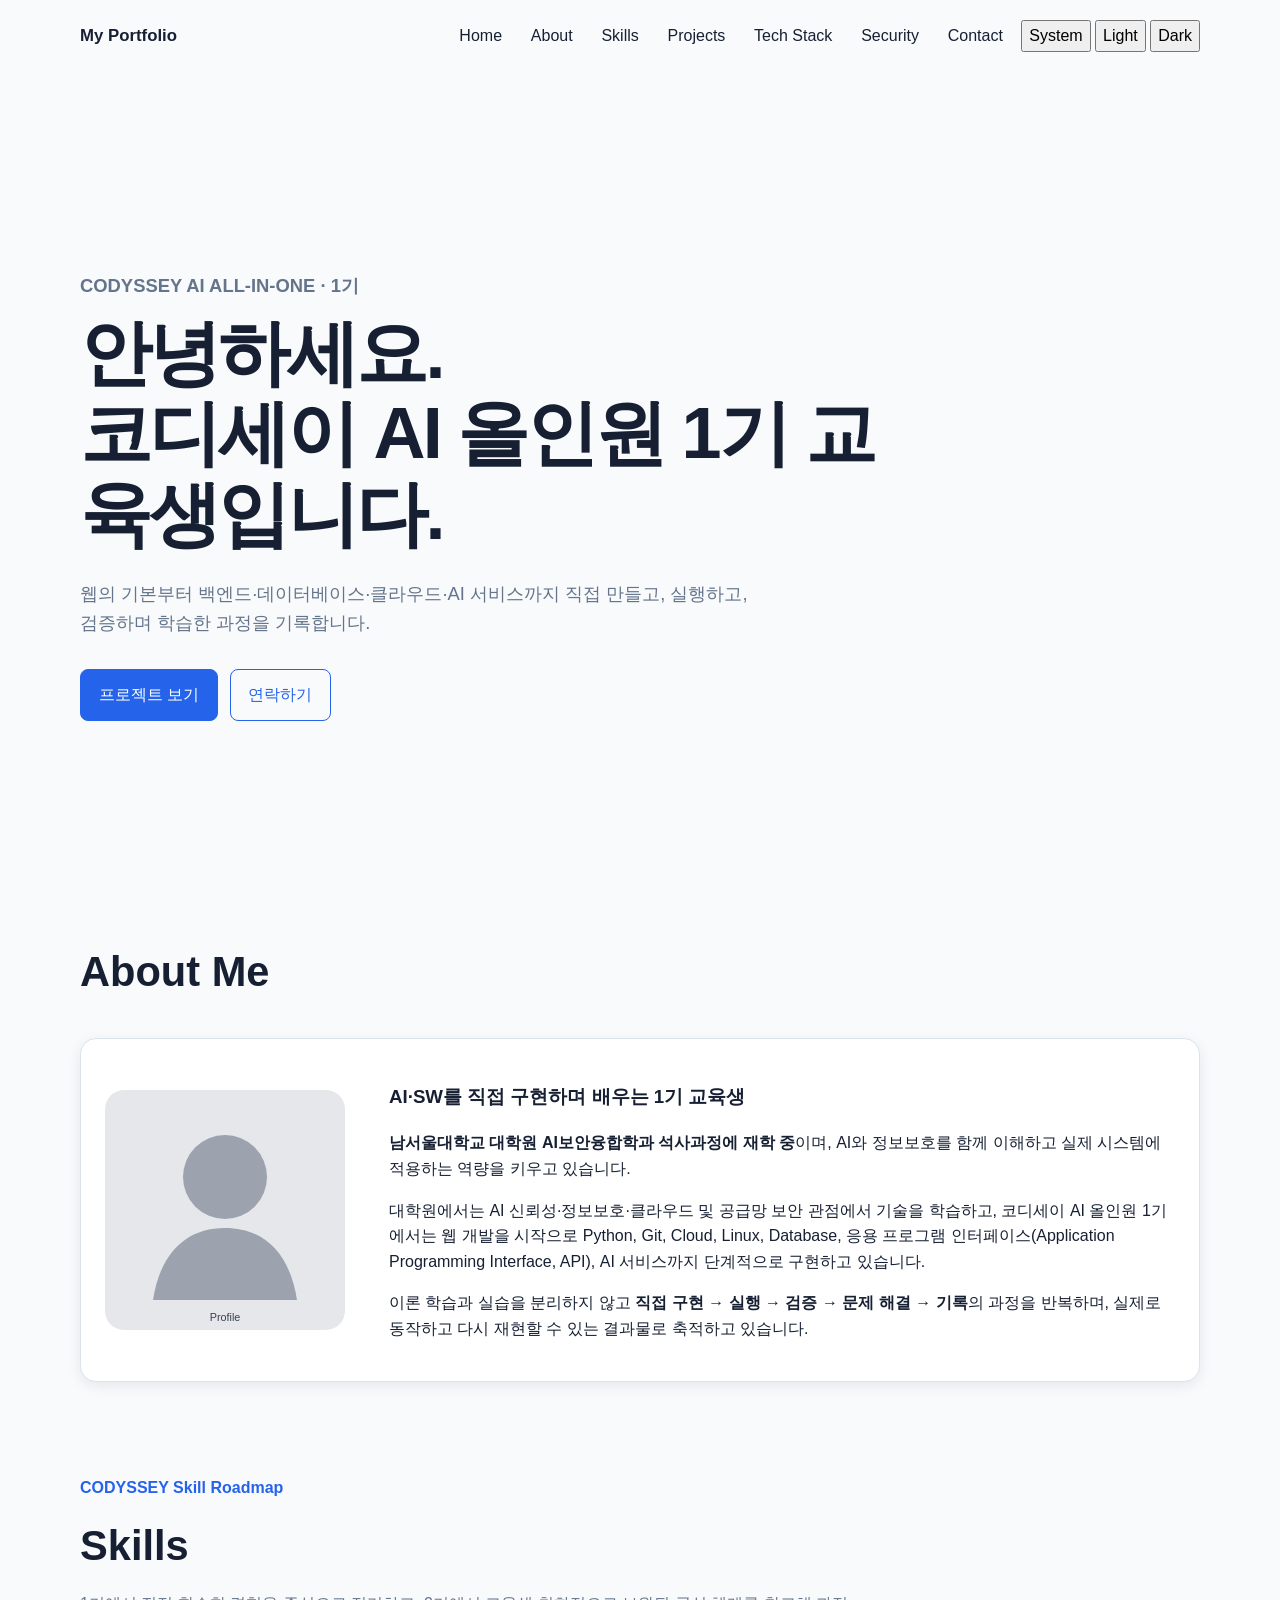
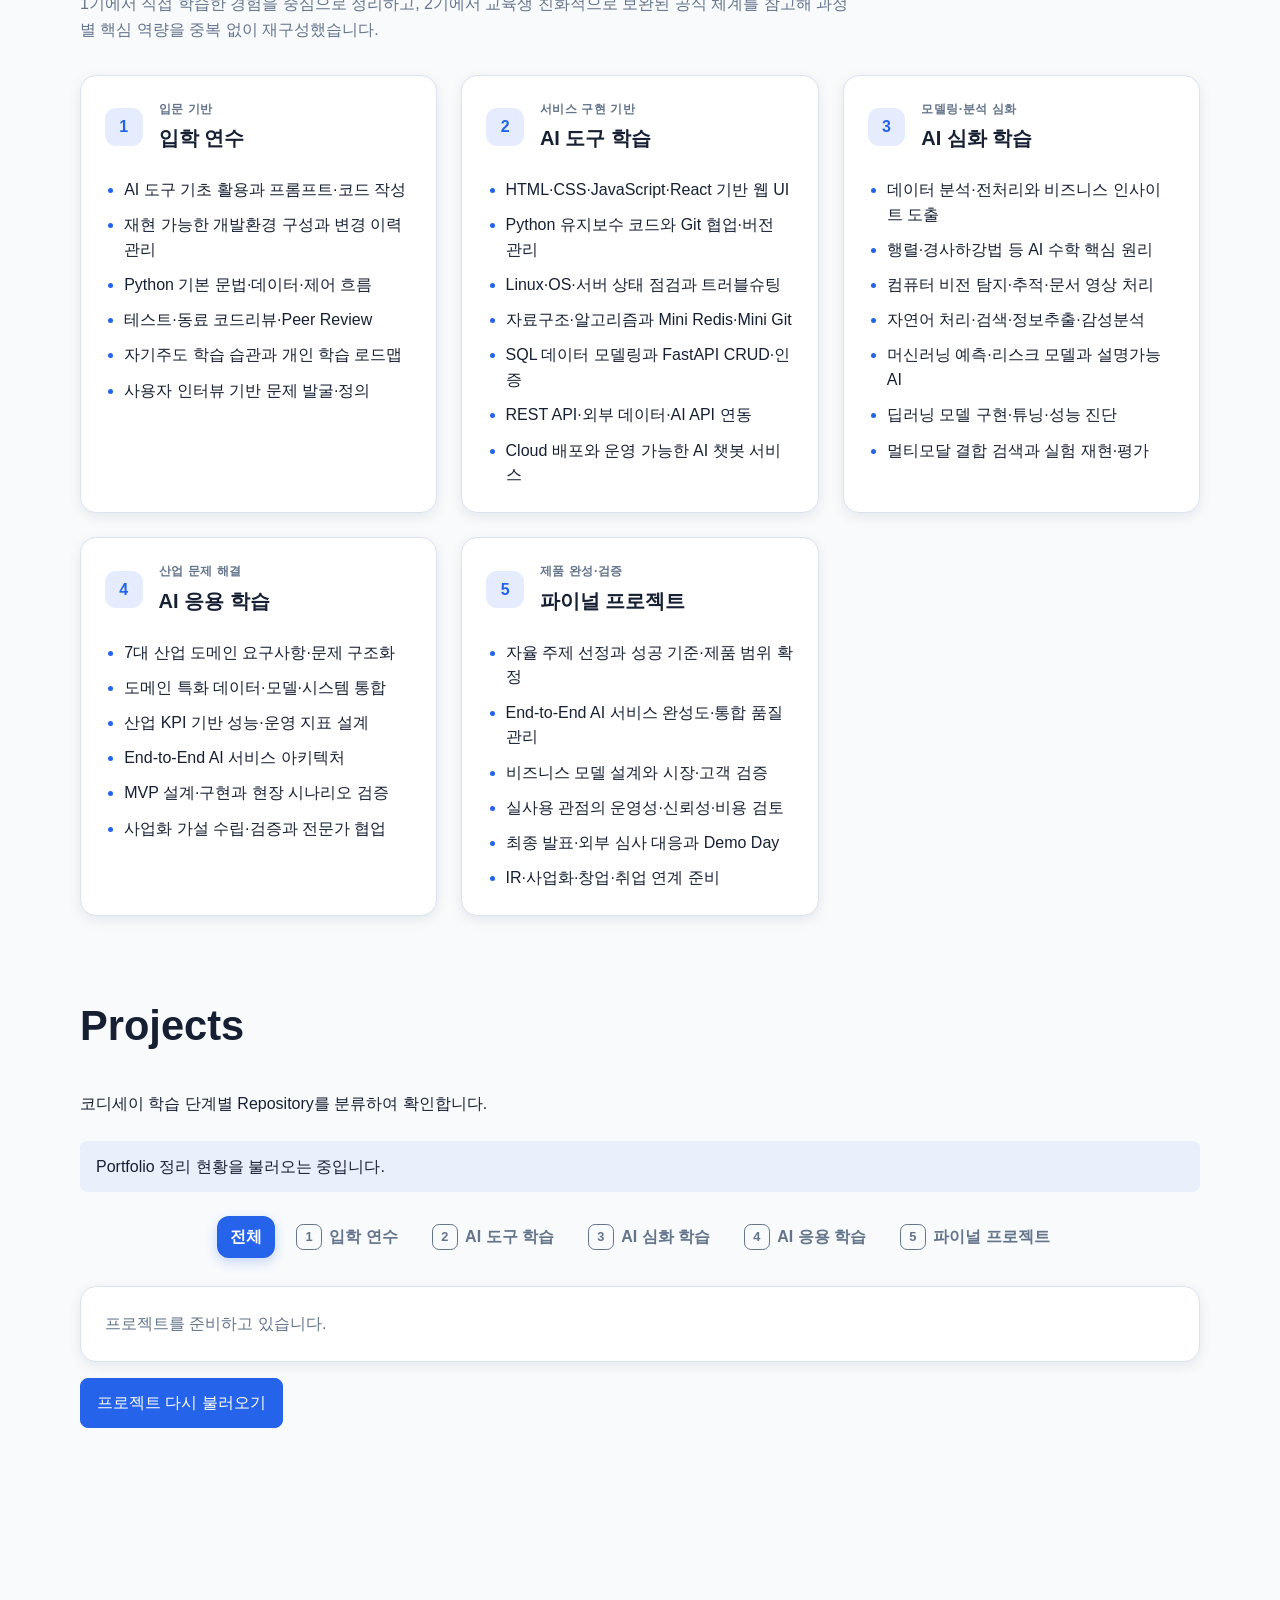
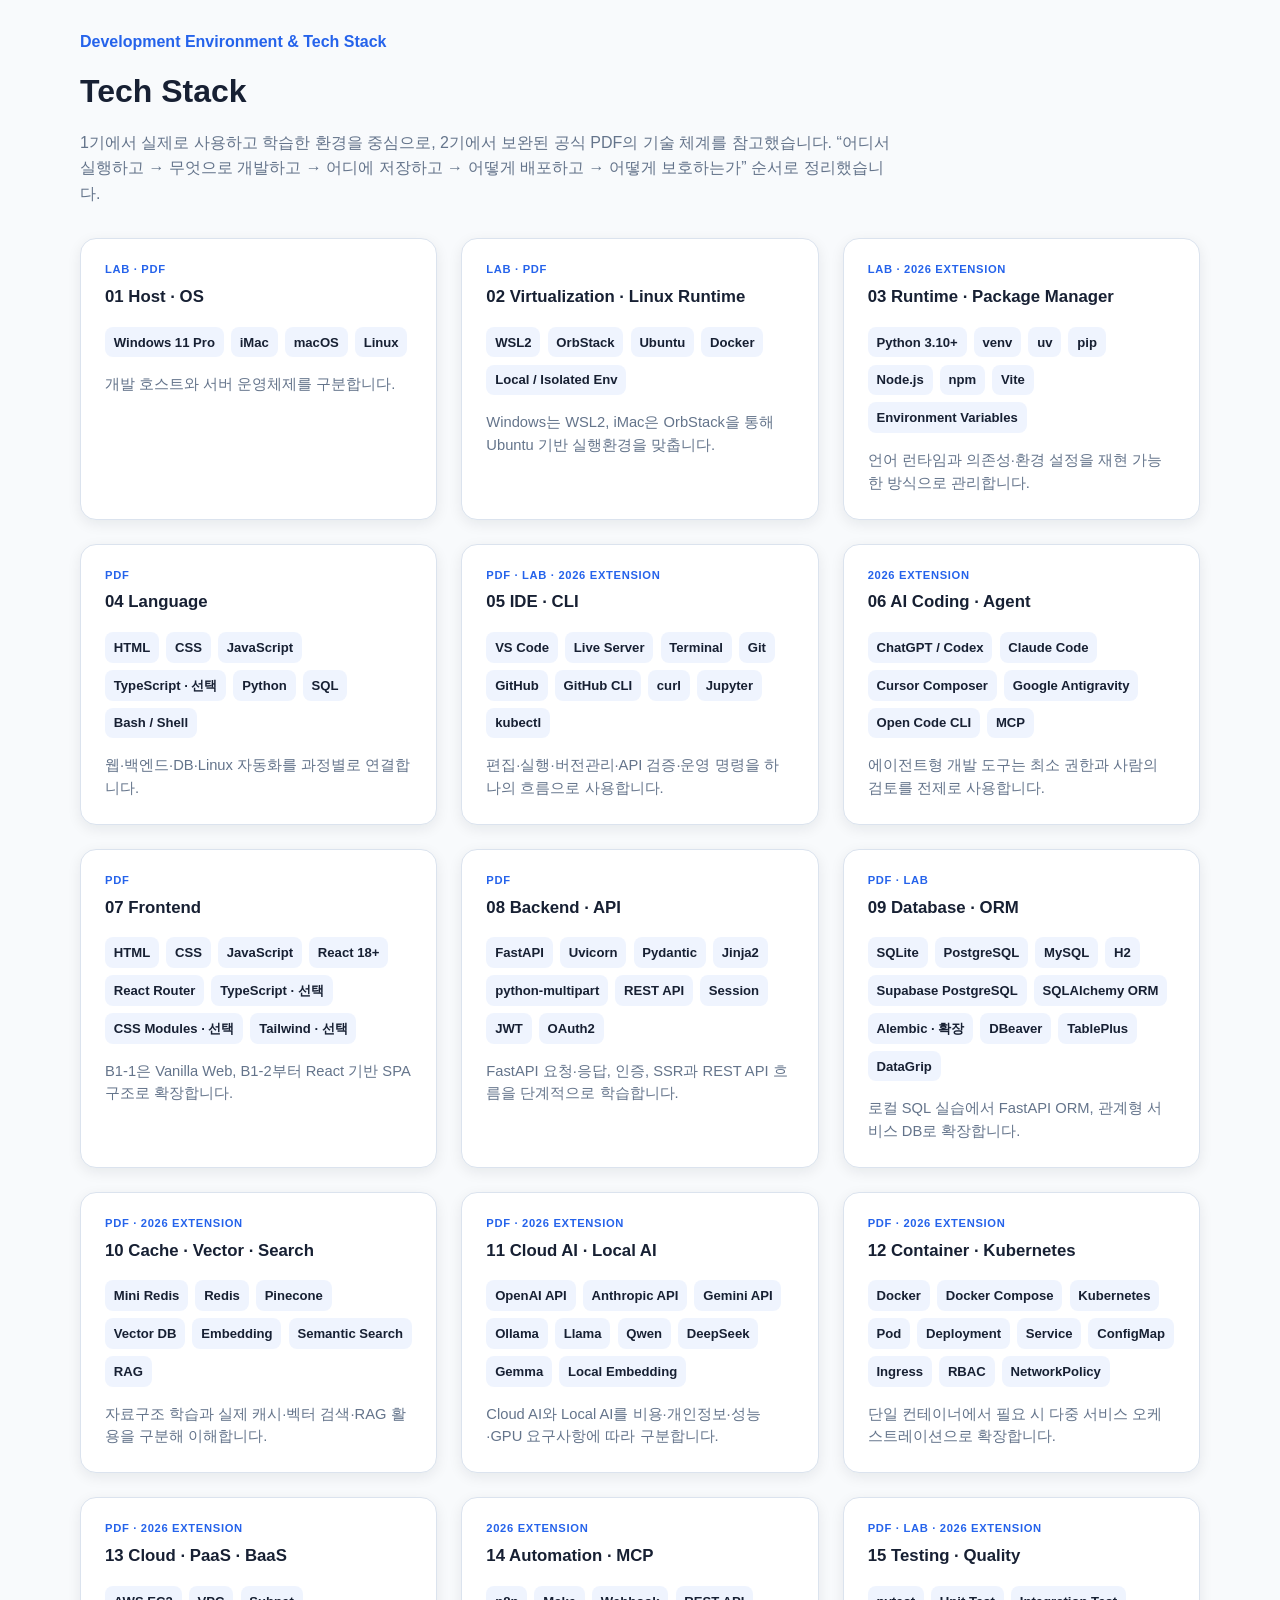
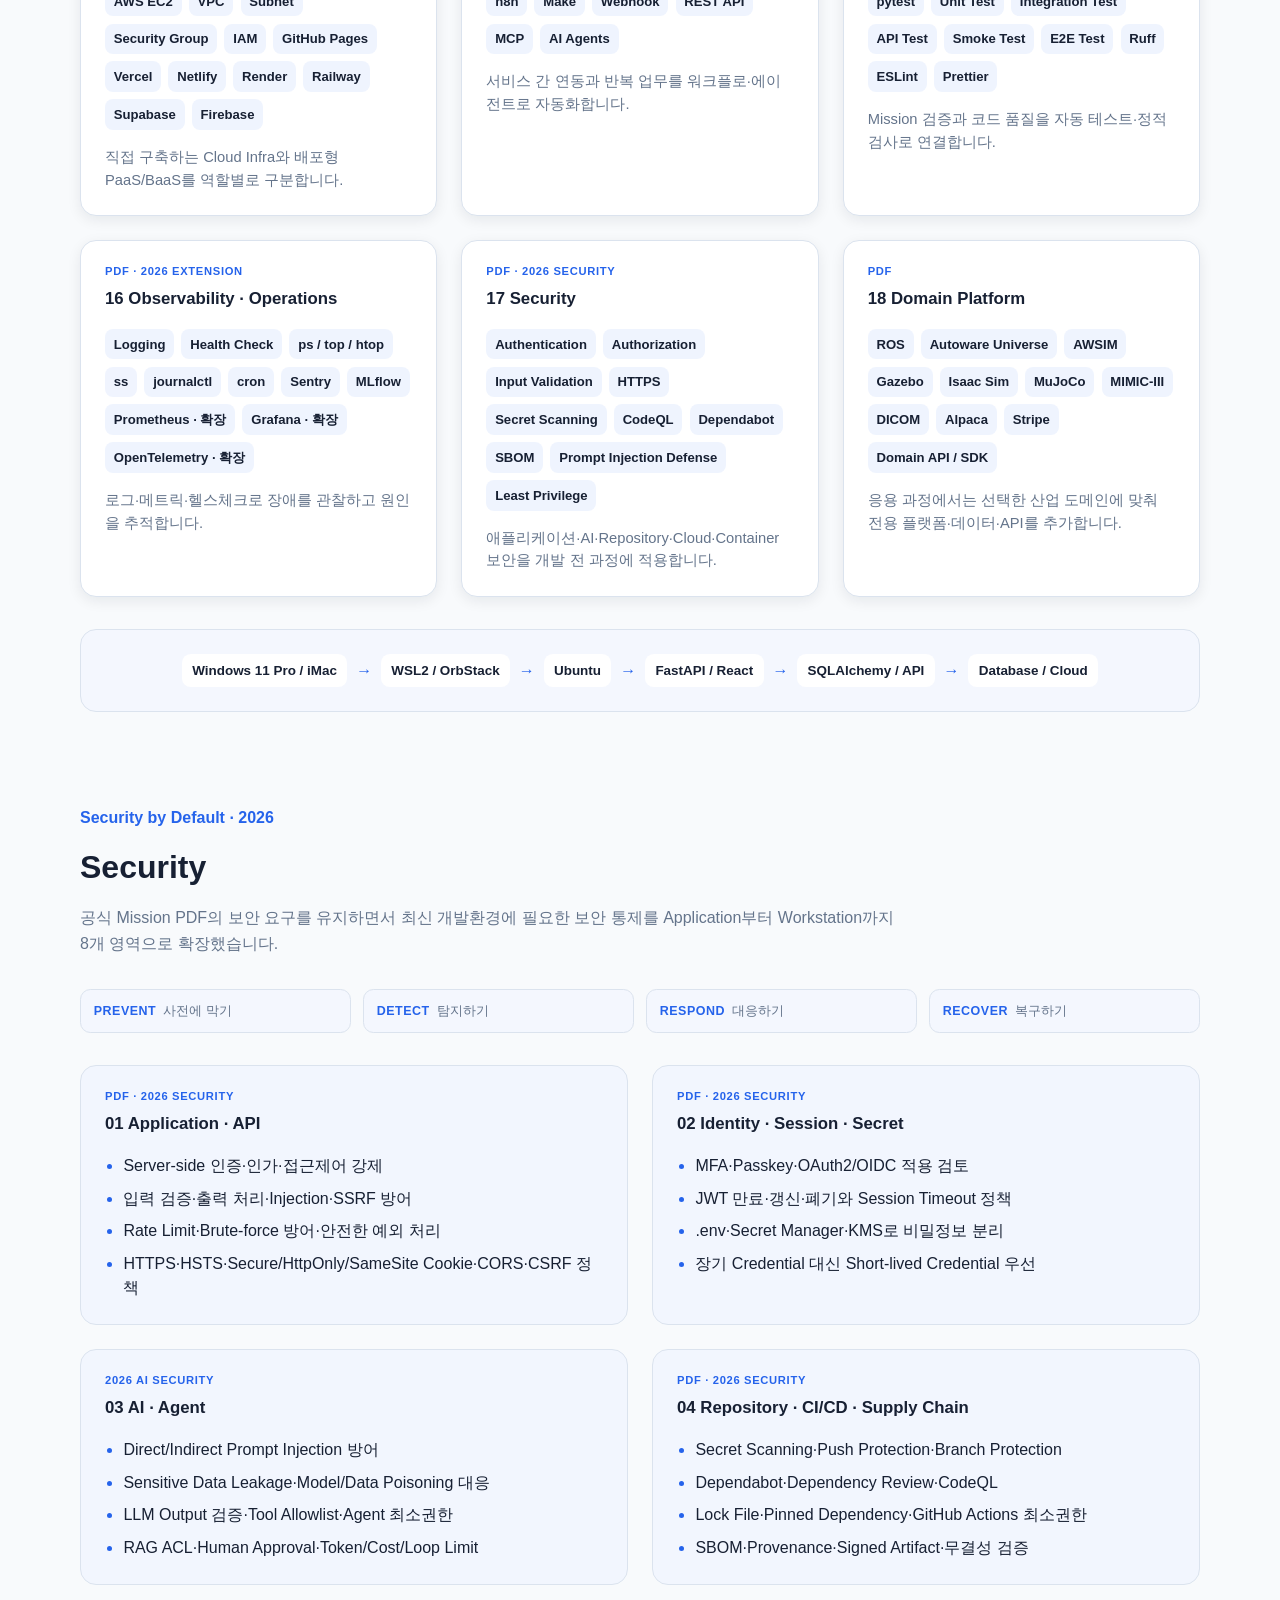
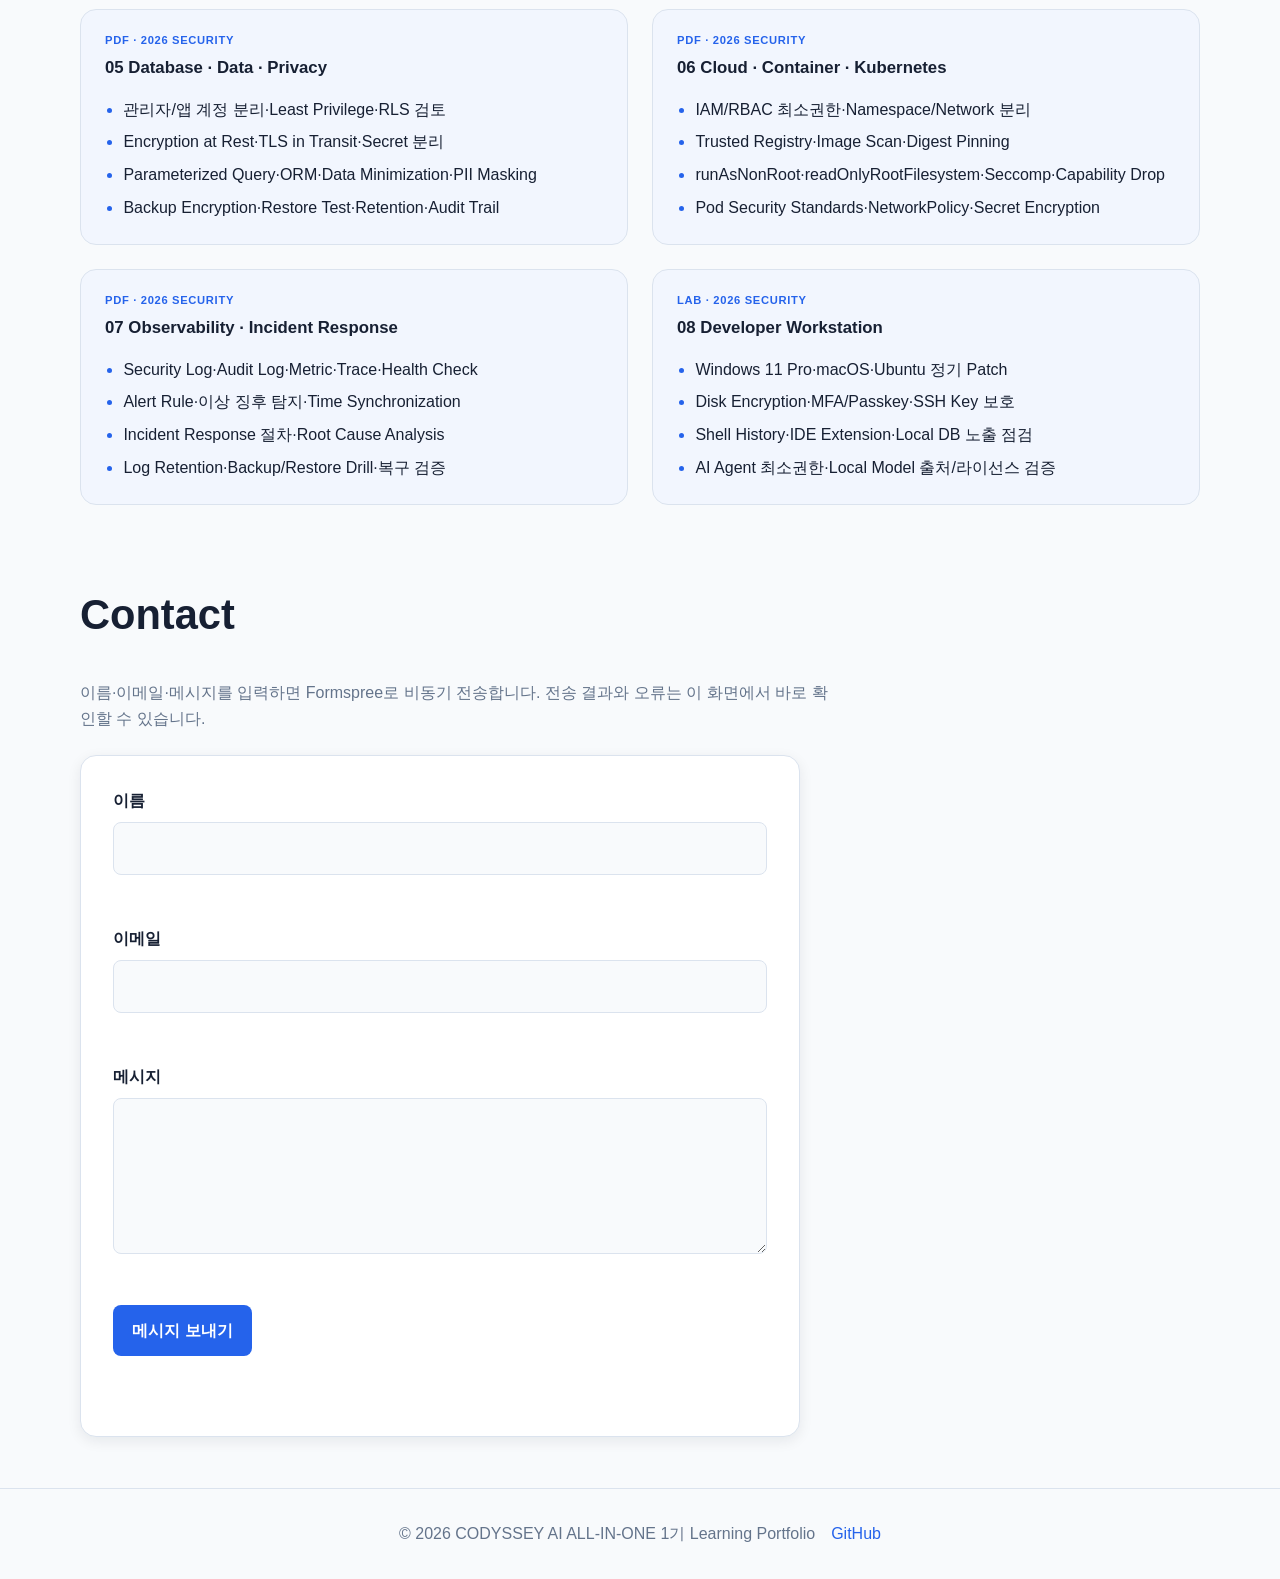
==== commit efbf5202: "feat: add three-state theme switch" ====
--- a/index.html
+++ b/index.html
@@ -57,16 +57,39 @@
         <li><a href="#tech-stack">Tech Stack</a></li>
         <li><a href="#security">Security</a></li>
         <li><a href="#contact">Contact</a></li>
+        <li class="theme-menu-item">
+          <div
+            class="theme-switch"
+            role="group"
+            aria-label="테마 설정"
+          >
+            <button
+              type="button"
+              class="theme-option"
+              data-theme-mode="system"
+              aria-pressed="true"
+            >
+              System
+            </button>
+            <button
+              type="button"
+              class="theme-option"
+              data-theme-mode="light"
+              aria-pressed="false"
+            >
+              Light
+            </button>
+            <button
+              type="button"
+              class="theme-option"
+              data-theme-mode="dark"
+              aria-pressed="false"
+            >
+              Dark
+            </button>
+          </div>
+        </li>
       </ul>
-
-      <button
-        class="theme-toggle"
-        id="theme-toggle"
-        type="button"
-        aria-label="다크 모드 전환"
-      >
-        Theme
-      </button>
     </nav>
   </header>
 
@@ -677,7 +700,7 @@
           <input
             type="hidden"
             name="subject"
-            value="Portfolio 문의 - {{ name }}"
+            value="포트폴리오 문의 - {{ name }}"
           >
           <div class="form-field">
             <label for="name">이름</label>
--- a/css/style.css
+++ b/css/style.css
@@ -1132,6 +1132,21 @@
   border-color: var(--color-primary);
 }
 
+.form-field input[aria-invalid="true"],
+.form-field textarea[aria-invalid="true"] {
+  border-color: var(--color-error);
+}
+
+.form-field input[aria-invalid="true"]:focus,
+.form-field textarea[aria-invalid="true"]:focus {
+  outline-color:
+    color-mix(
+      in srgb,
+      var(--color-error) 25%,
+      transparent
+    );
+}
+
 .field-error {
   min-height: 1.2rem;
   margin: 0;
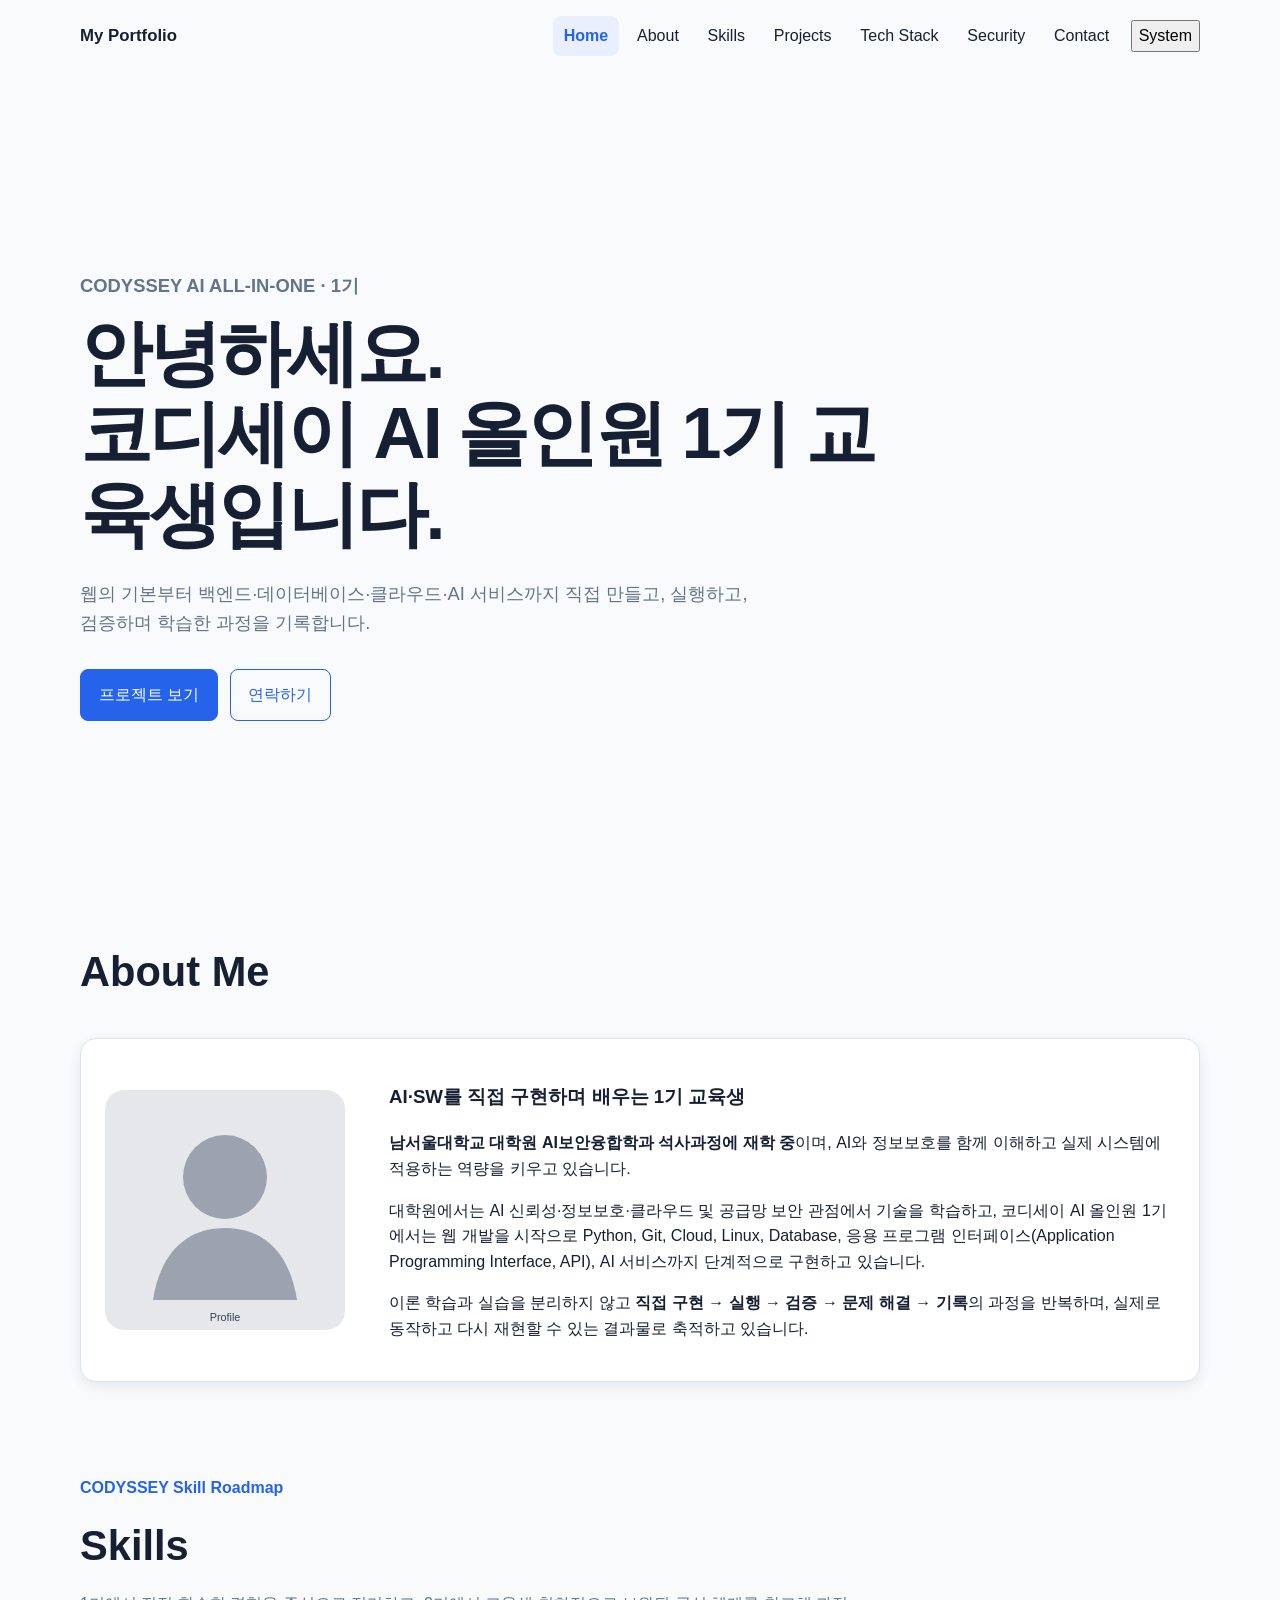
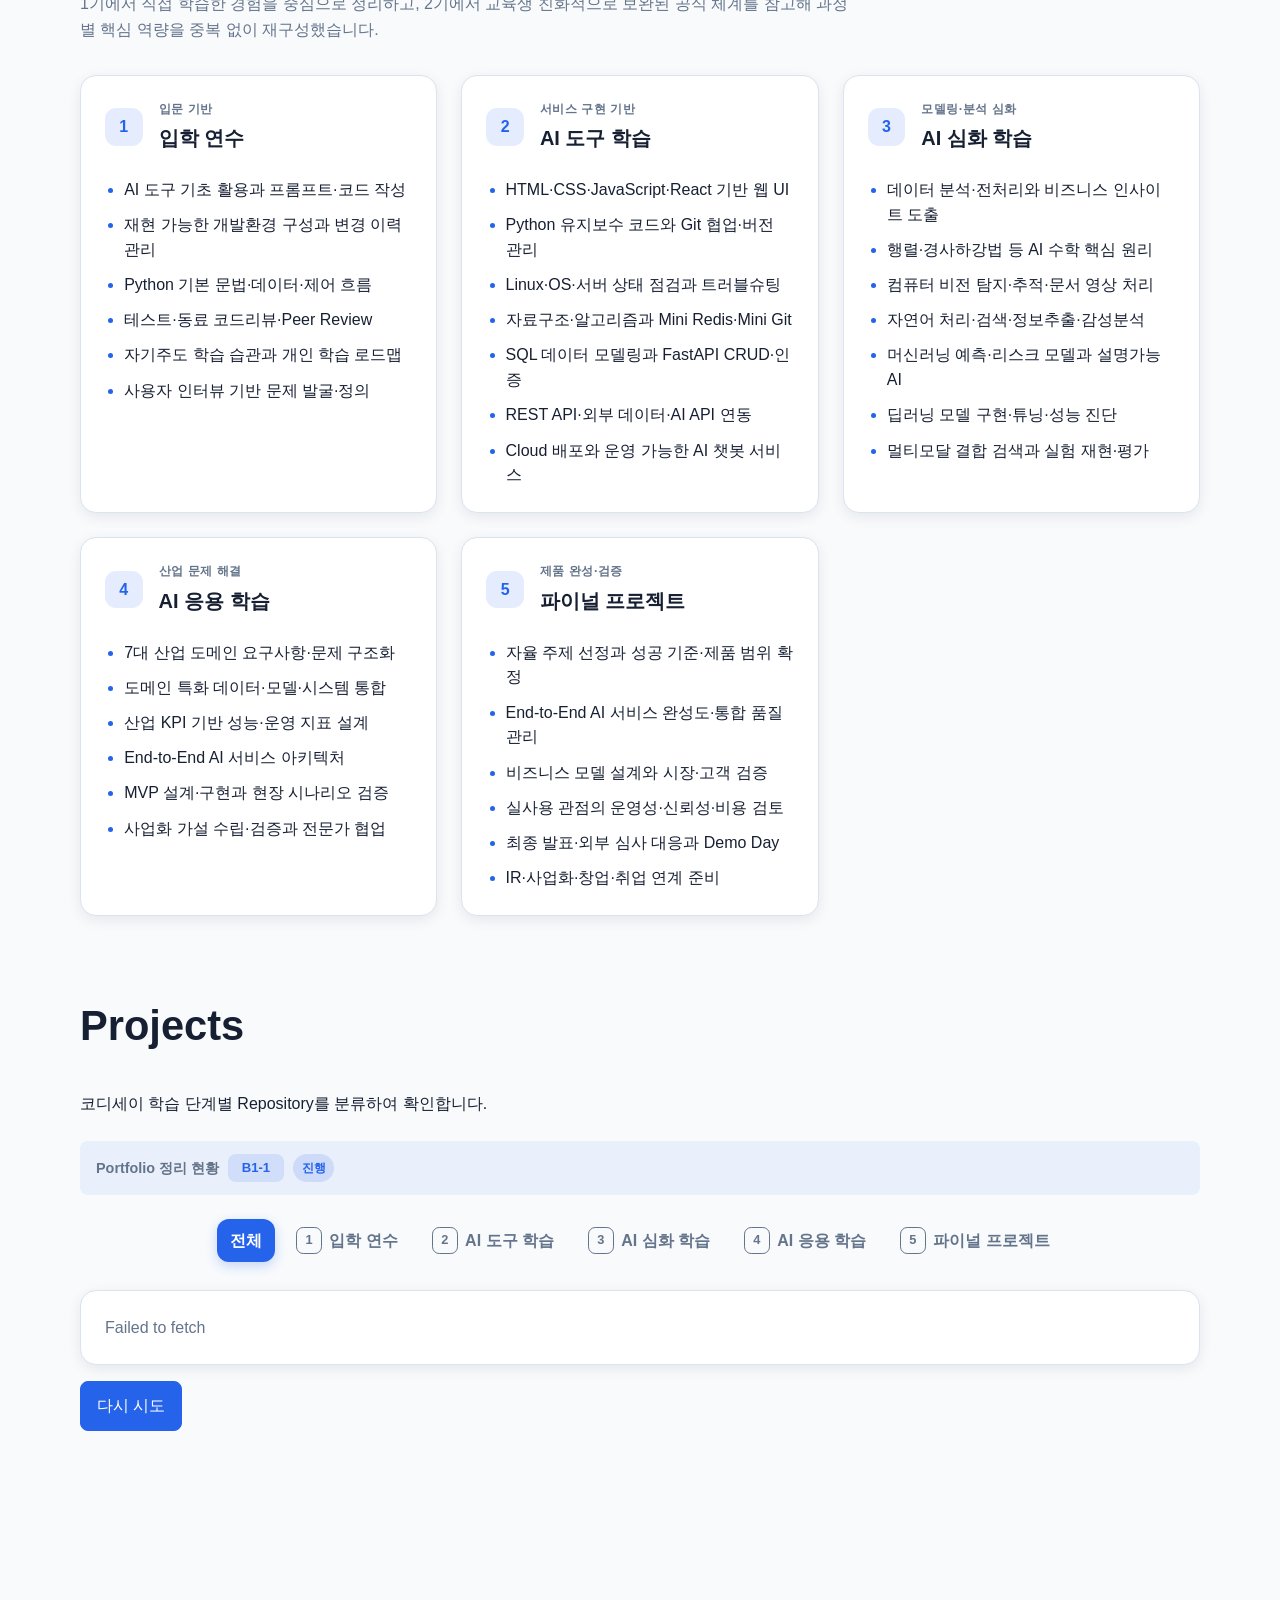
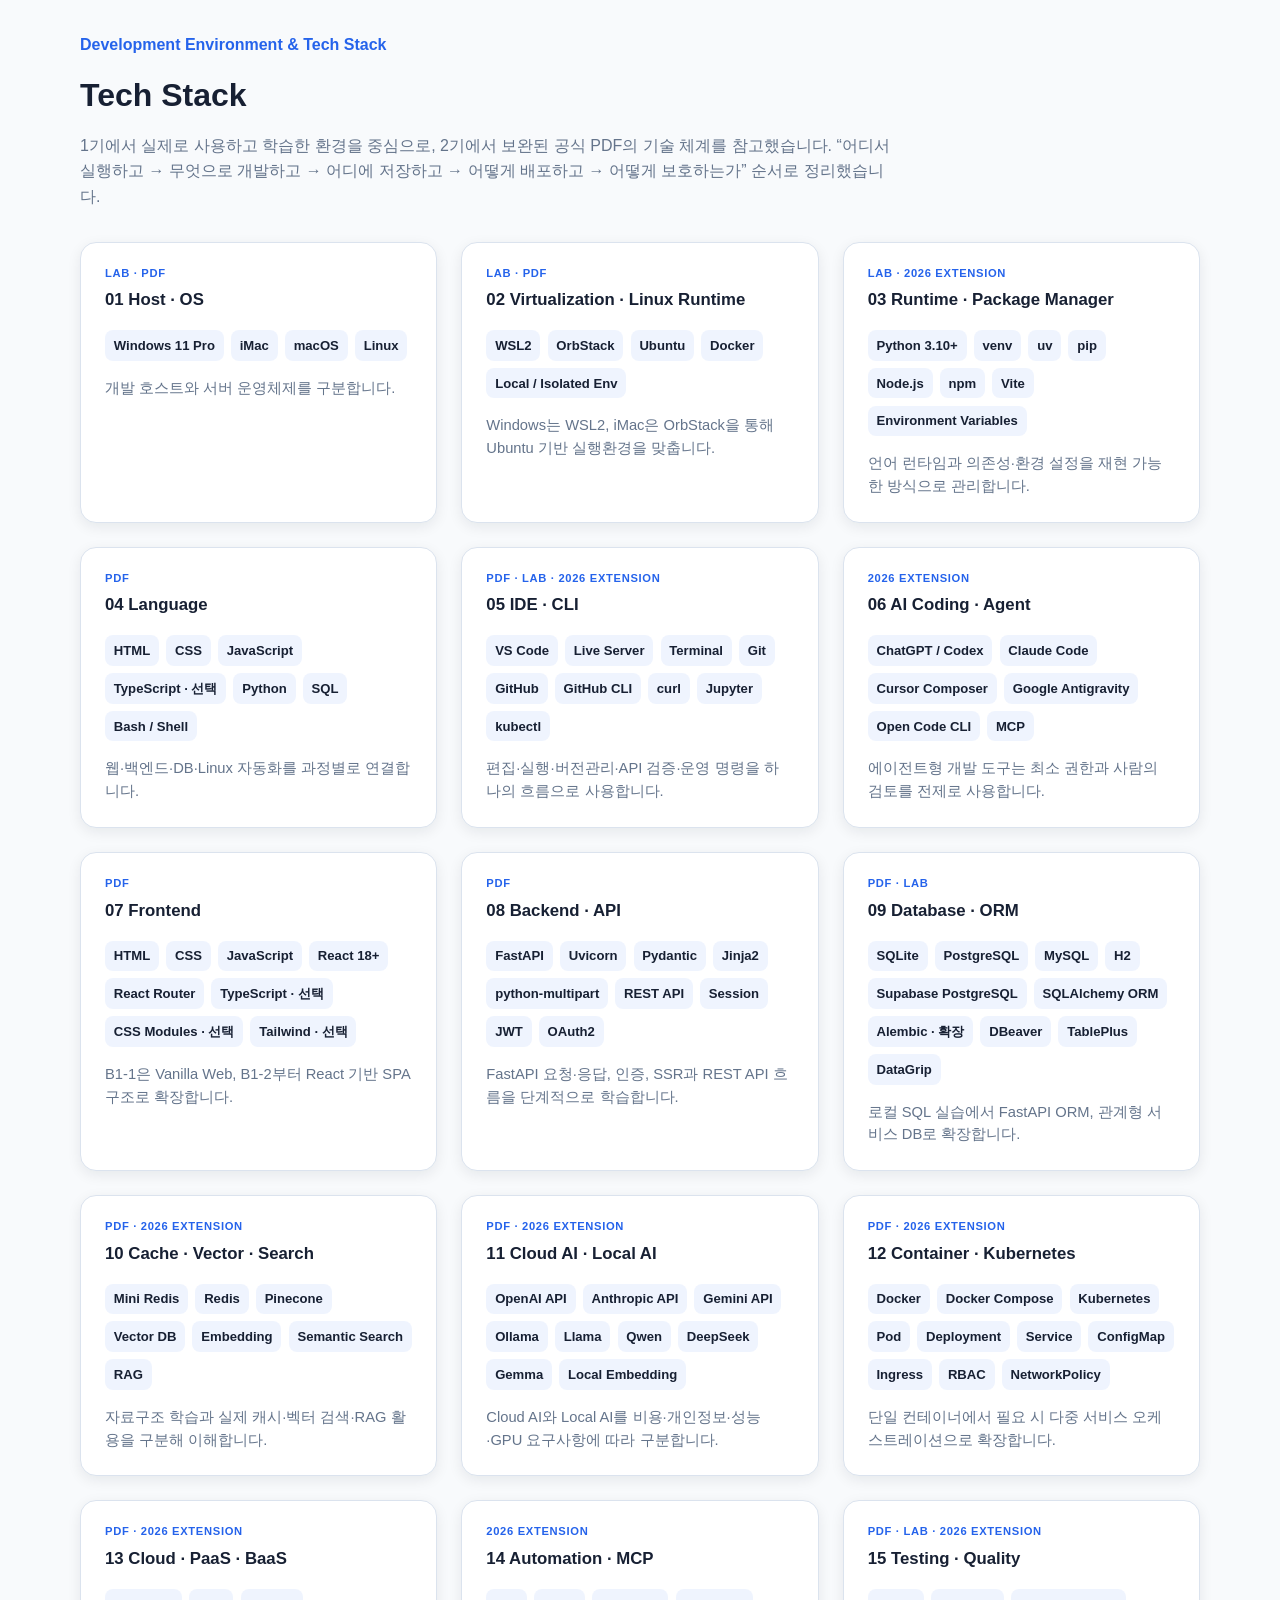
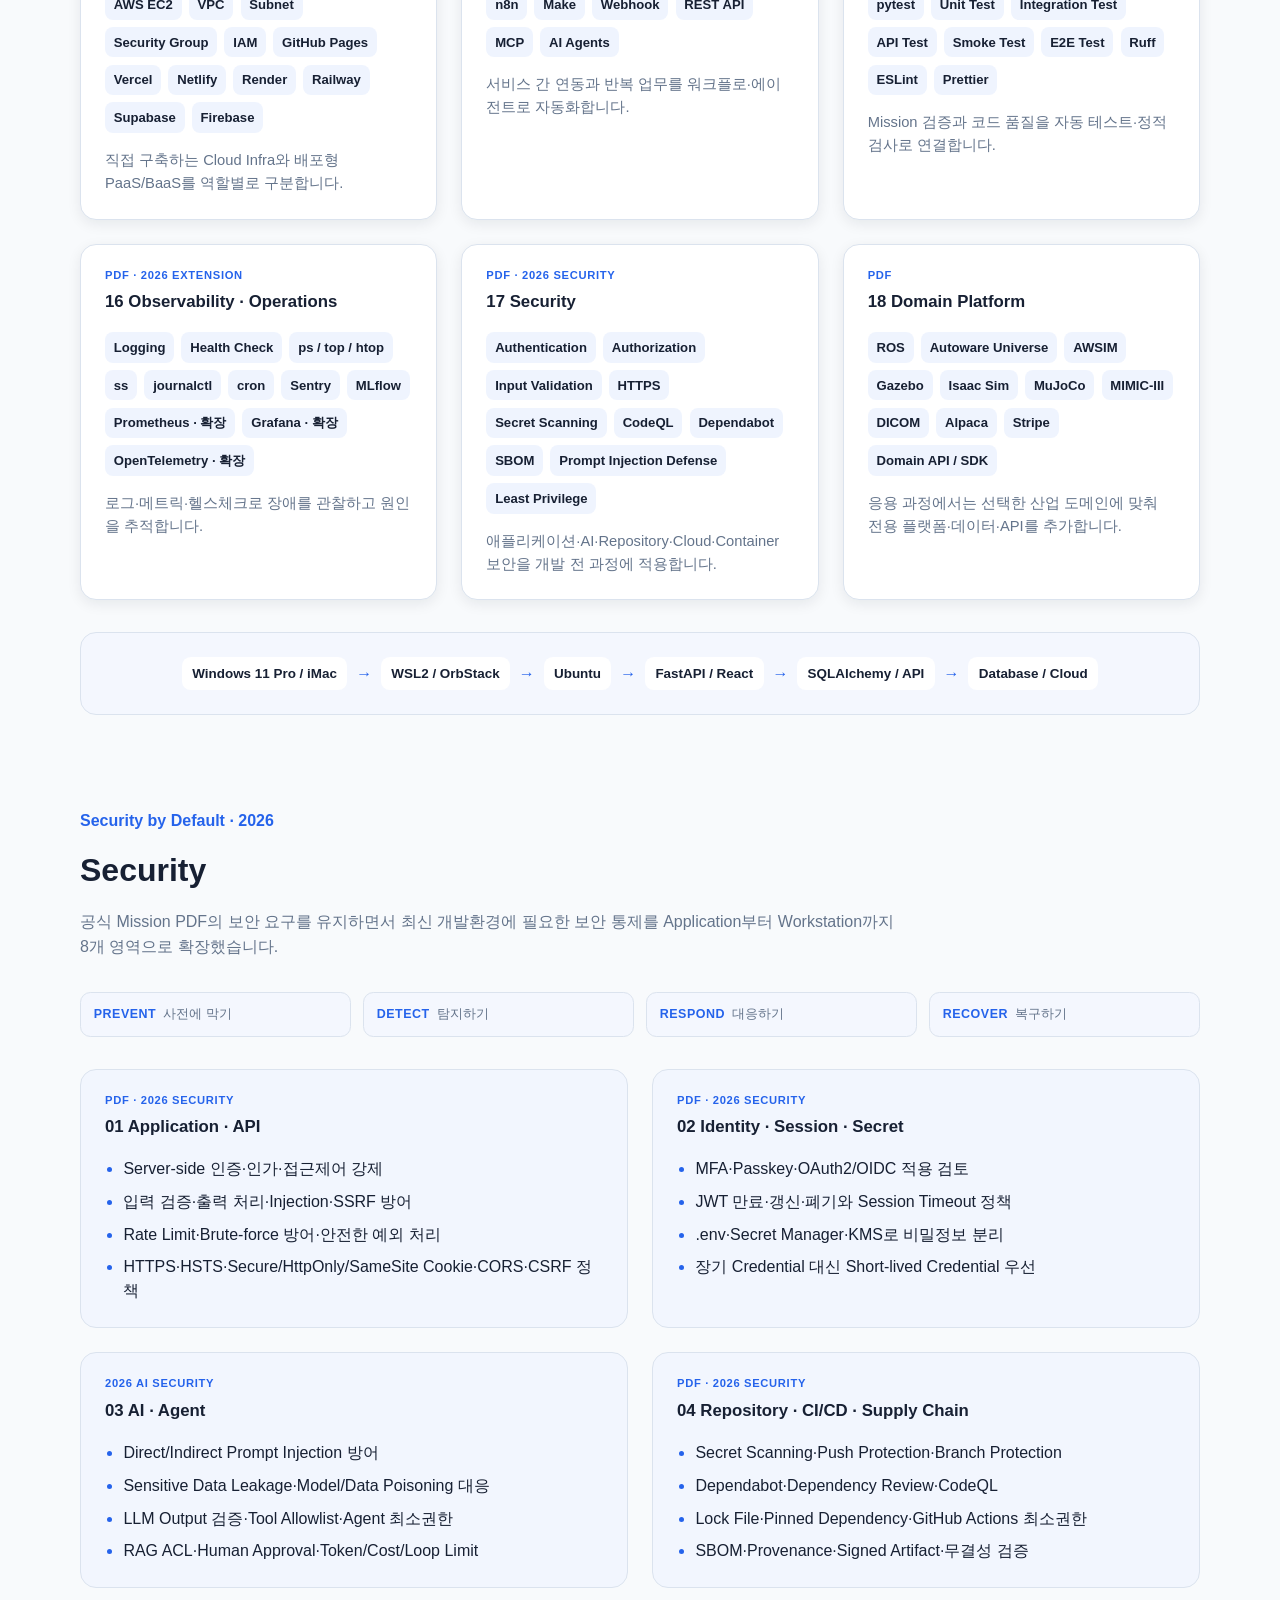
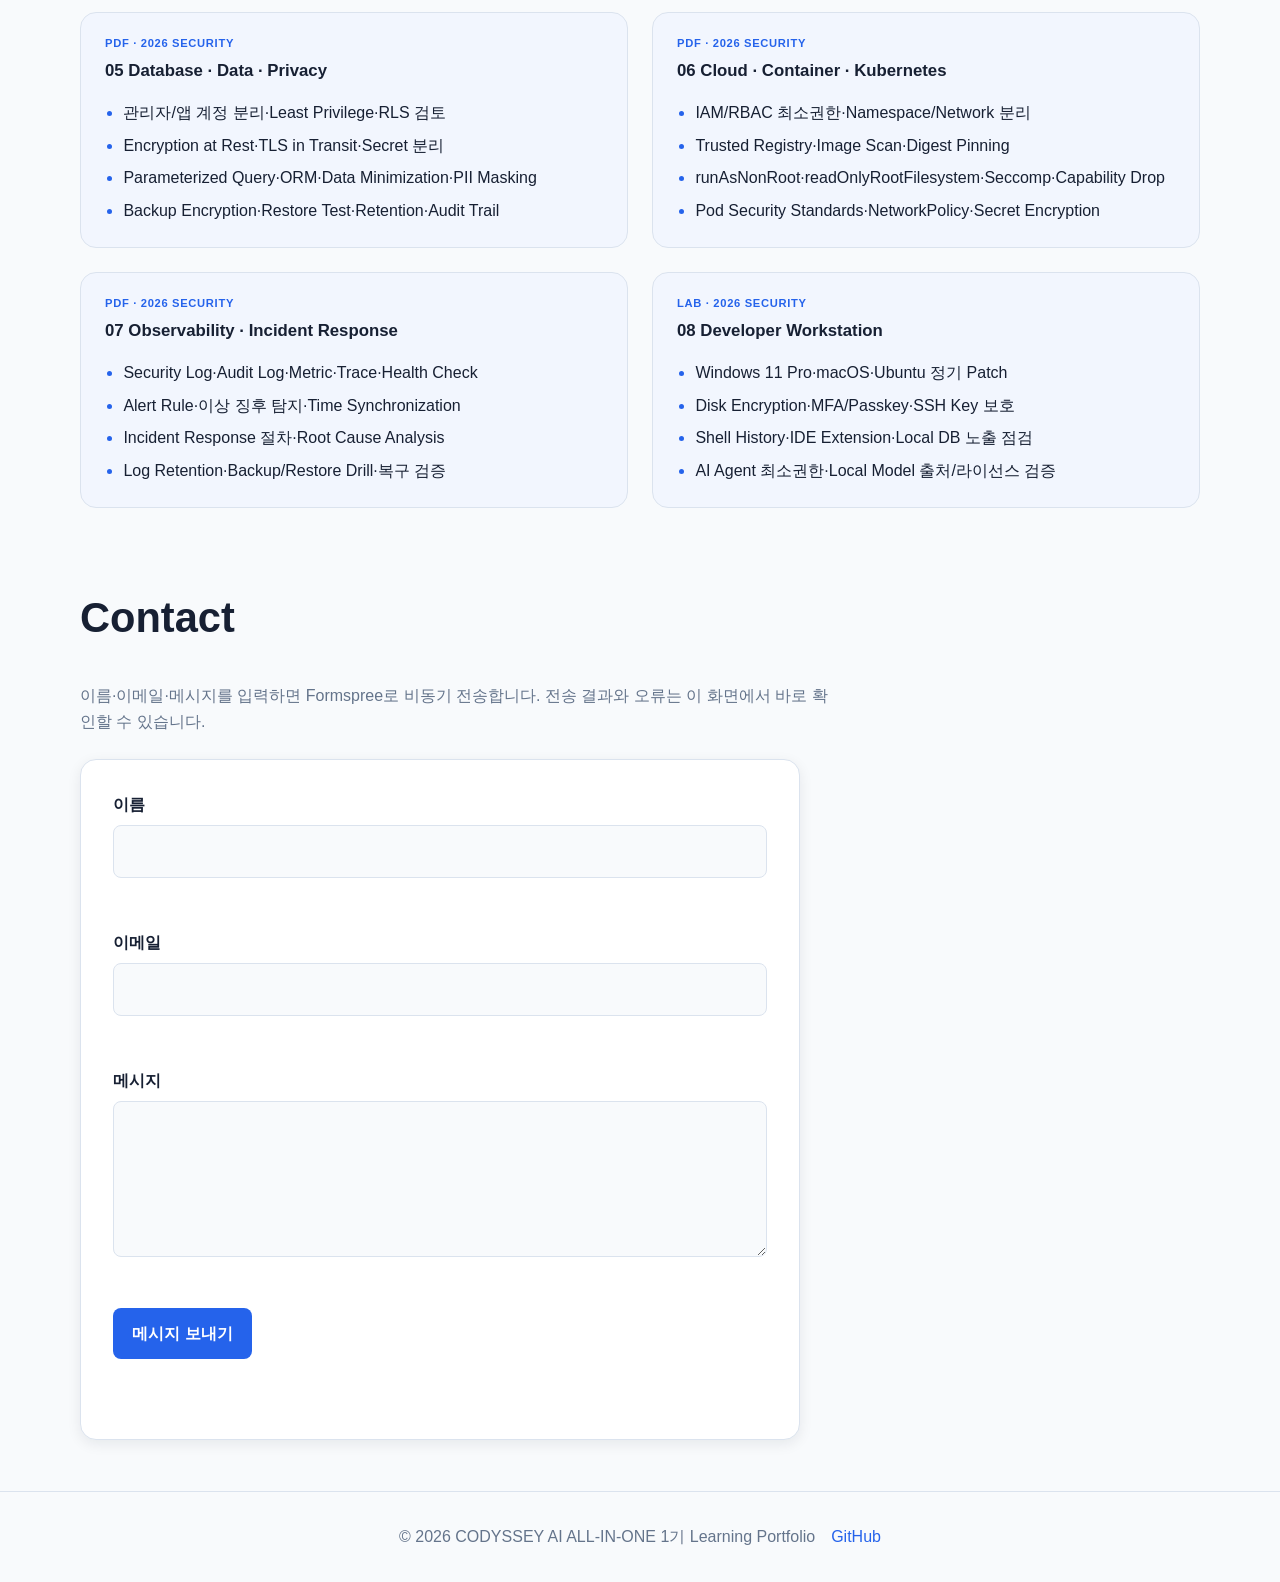
==== commit 3ff36778: "refactor: simplify theme control to one button" ====
--- a/index.html
+++ b/index.html
@@ -58,36 +58,15 @@
         <li><a href="#security">Security</a></li>
         <li><a href="#contact">Contact</a></li>
         <li class="theme-menu-item">
-          <div
-            class="theme-switch"
-            role="group"
-            aria-label="테마 설정"
+          <button
+            type="button"
+            class="theme-cycle"
+            id="theme-cycle"
+            aria-label="현재 테마: System. 눌러 Light로 변경"
+            title="System → Light → Dark 순서로 변경"
           >
-            <button
-              type="button"
-              class="theme-option"
-              data-theme-mode="system"
-              aria-pressed="true"
-            >
-              System
-            </button>
-            <button
-              type="button"
-              class="theme-option"
-              data-theme-mode="light"
-              aria-pressed="false"
-            >
-              Light
-            </button>
-            <button
-              type="button"
-              class="theme-option"
-              data-theme-mode="dark"
-              aria-pressed="false"
-            >
-              Dark
-            </button>
-          </div>
+            System
+          </button>
         </li>
       </ul>
     </nav>
--- a/css/style.css
+++ b/css/style.css
@@ -218,8 +218,7 @@
   font-weight: 800;
 }
 
-.menu-toggle,
-.theme-toggle {
+.menu-toggle {
   padding: 0.65rem 0.85rem;
   border: 1px solid var(--color-border);
   border-radius: var(--radius-sm);
@@ -227,9 +226,44 @@
   color: var(--color-text);
 }
 
-.menu-toggle:hover,
-.theme-toggle:hover {
+.menu-toggle:hover {
   border-color: var(--color-primary);
+}
+
+.theme-menu-item {
+  margin-top: var(--space-xs);
+}
+
+.theme-switch {
+  display: inline-flex;
+  align-items: center;
+  gap: 0.2rem;
+  padding: 0.2rem;
+  border: 1px solid var(--color-border);
+  border-radius: 0.8rem;
+  background: var(--color-bg);
+}
+
+.theme-option {
+  min-height: 34px;
+  padding: 0.35rem 0.55rem;
+  border: 0;
+  border-radius: 0.6rem;
+  background: transparent;
+  color: var(--color-muted);
+  font-size: 0.82rem;
+  font-weight: 700;
+  white-space: nowrap;
+}
+
+.theme-option:hover {
+  color: var(--color-primary);
+}
+
+.theme-option[aria-pressed="true"] {
+  background: var(--color-surface);
+  color: var(--color-primary);
+  box-shadow: var(--shadow-sm);
 }
 
 .nav-menu {
@@ -1280,6 +1314,19 @@
     padding: 0.45rem 0.65rem;
   }
 
+  .theme-menu-item {
+    display: flex;
+    align-items: center;
+    margin-top: 0;
+    margin-left: 0.2rem;
+  }
+
+  .theme-option {
+    min-height: 32px;
+    padding: 0.3rem 0.48rem;
+    font-size: 0.76rem;
+  }
+
   .about-card {
     grid-template-columns:
       minmax(180px, 260px) 1fr;
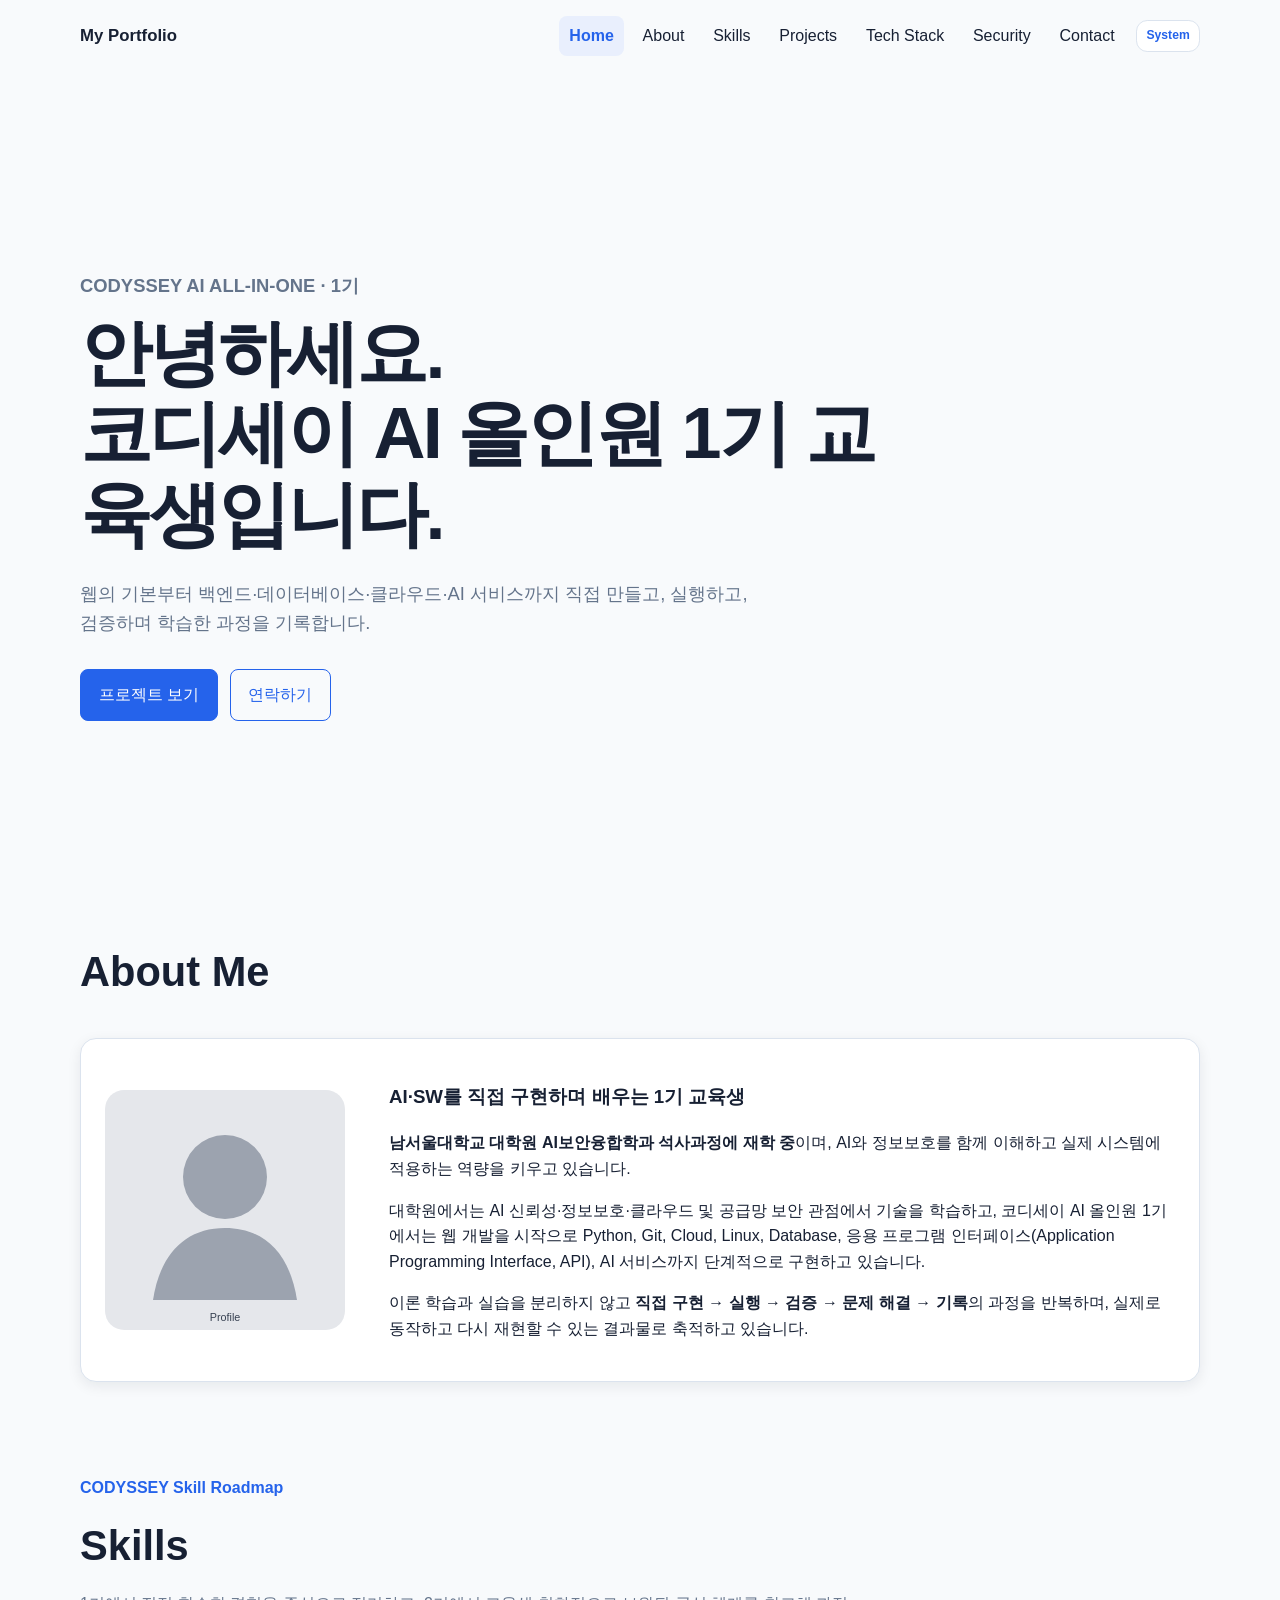
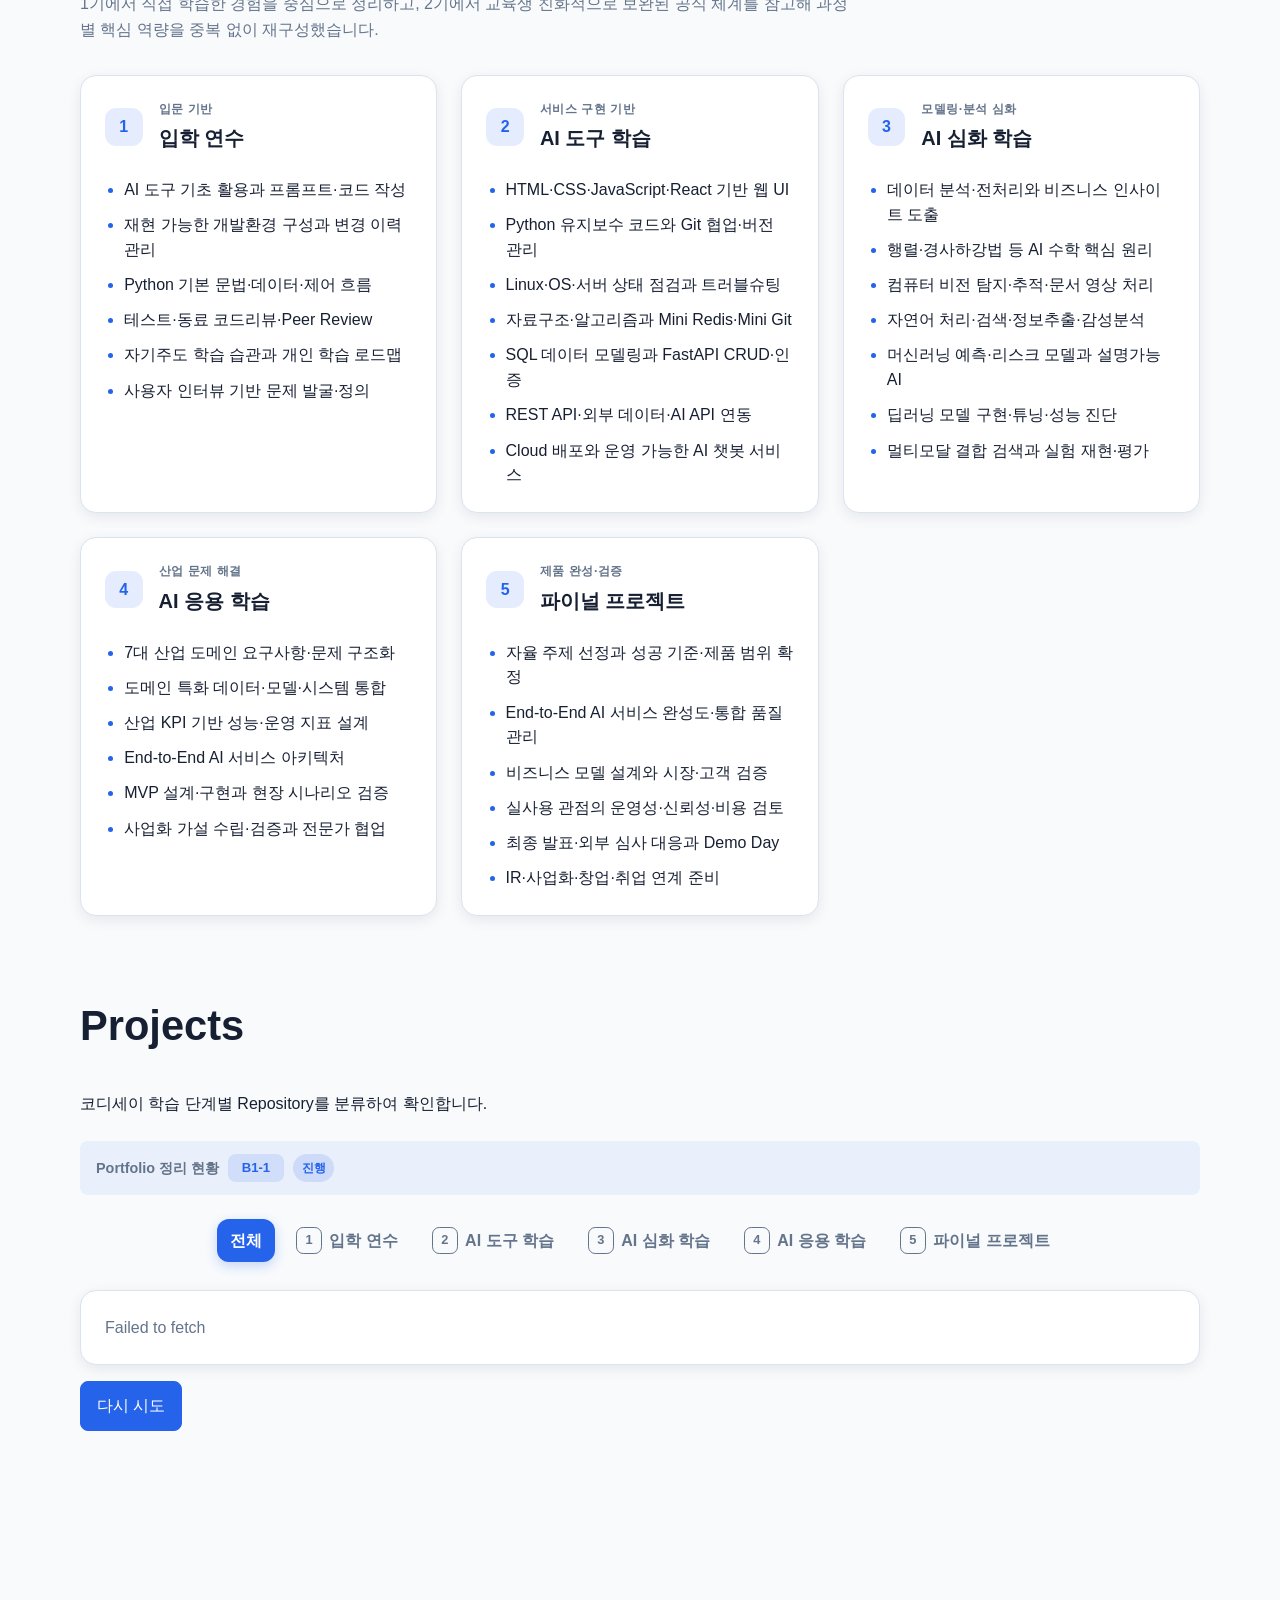
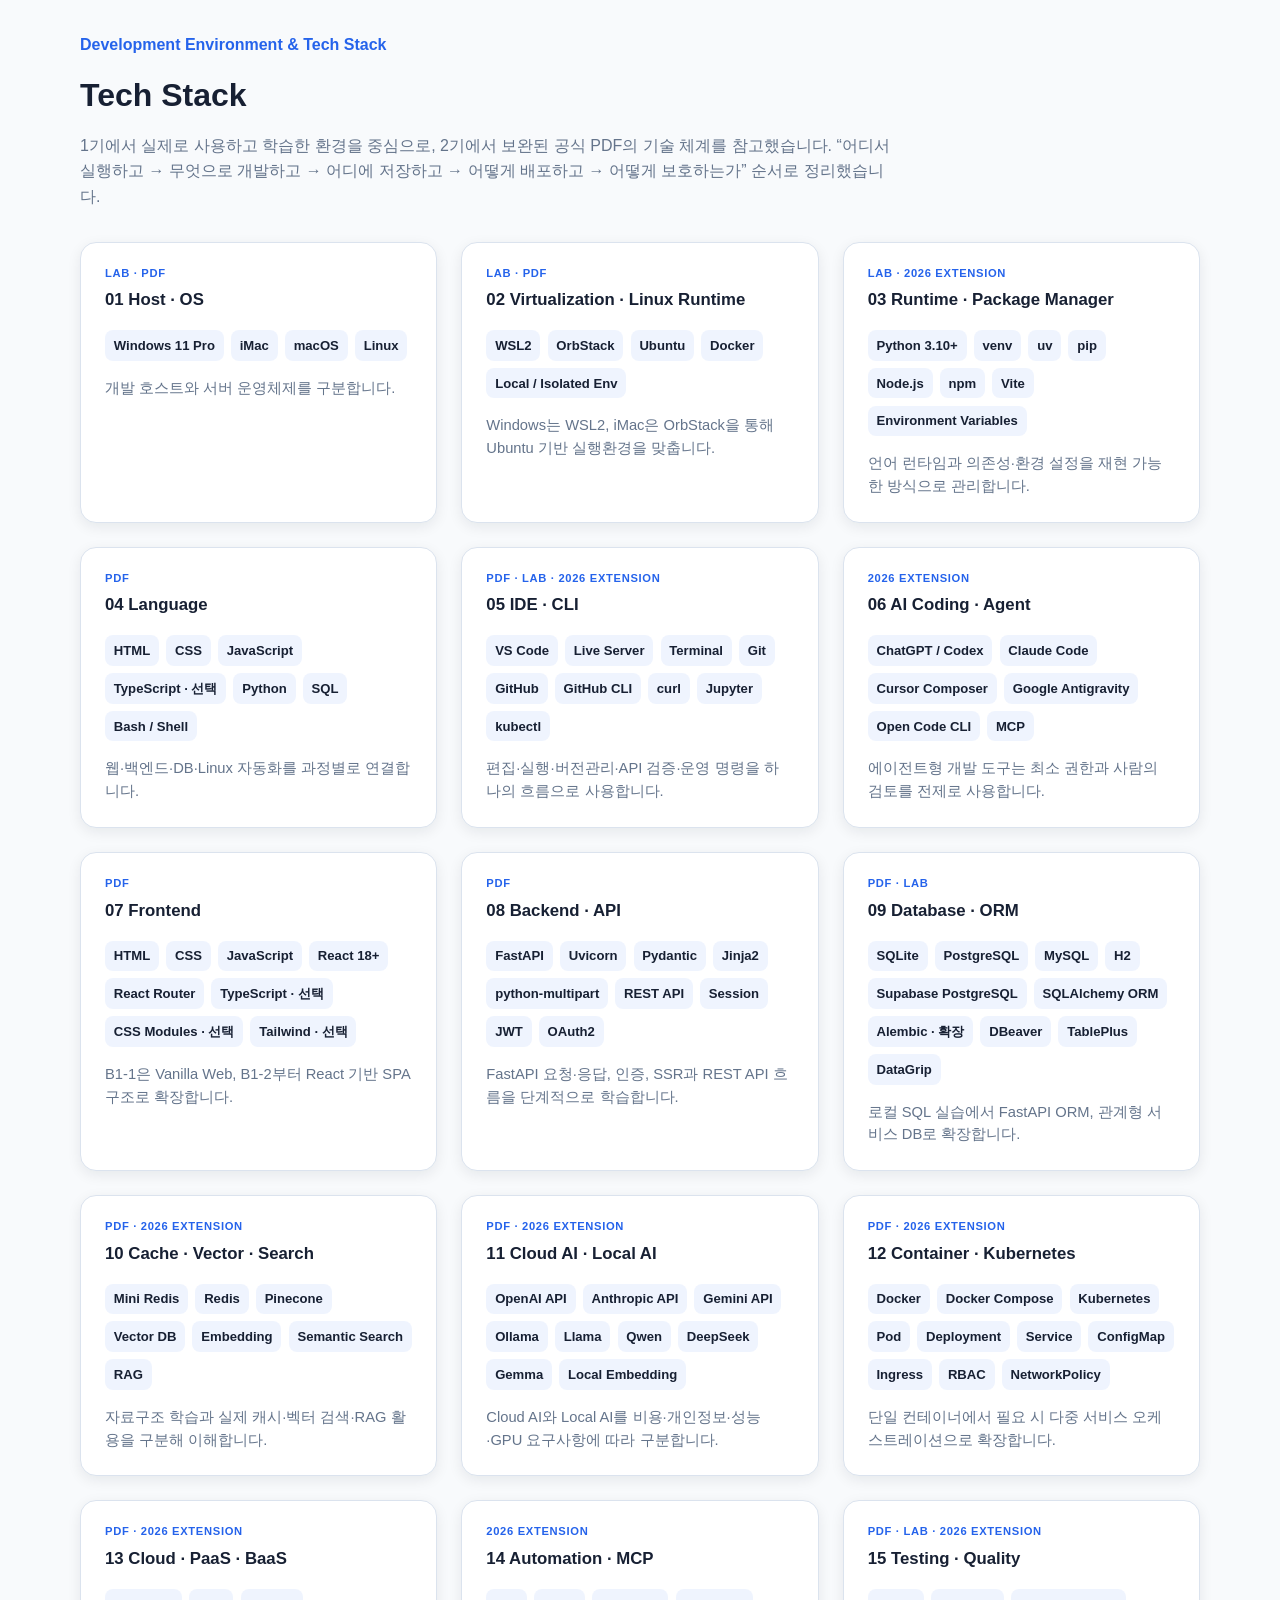
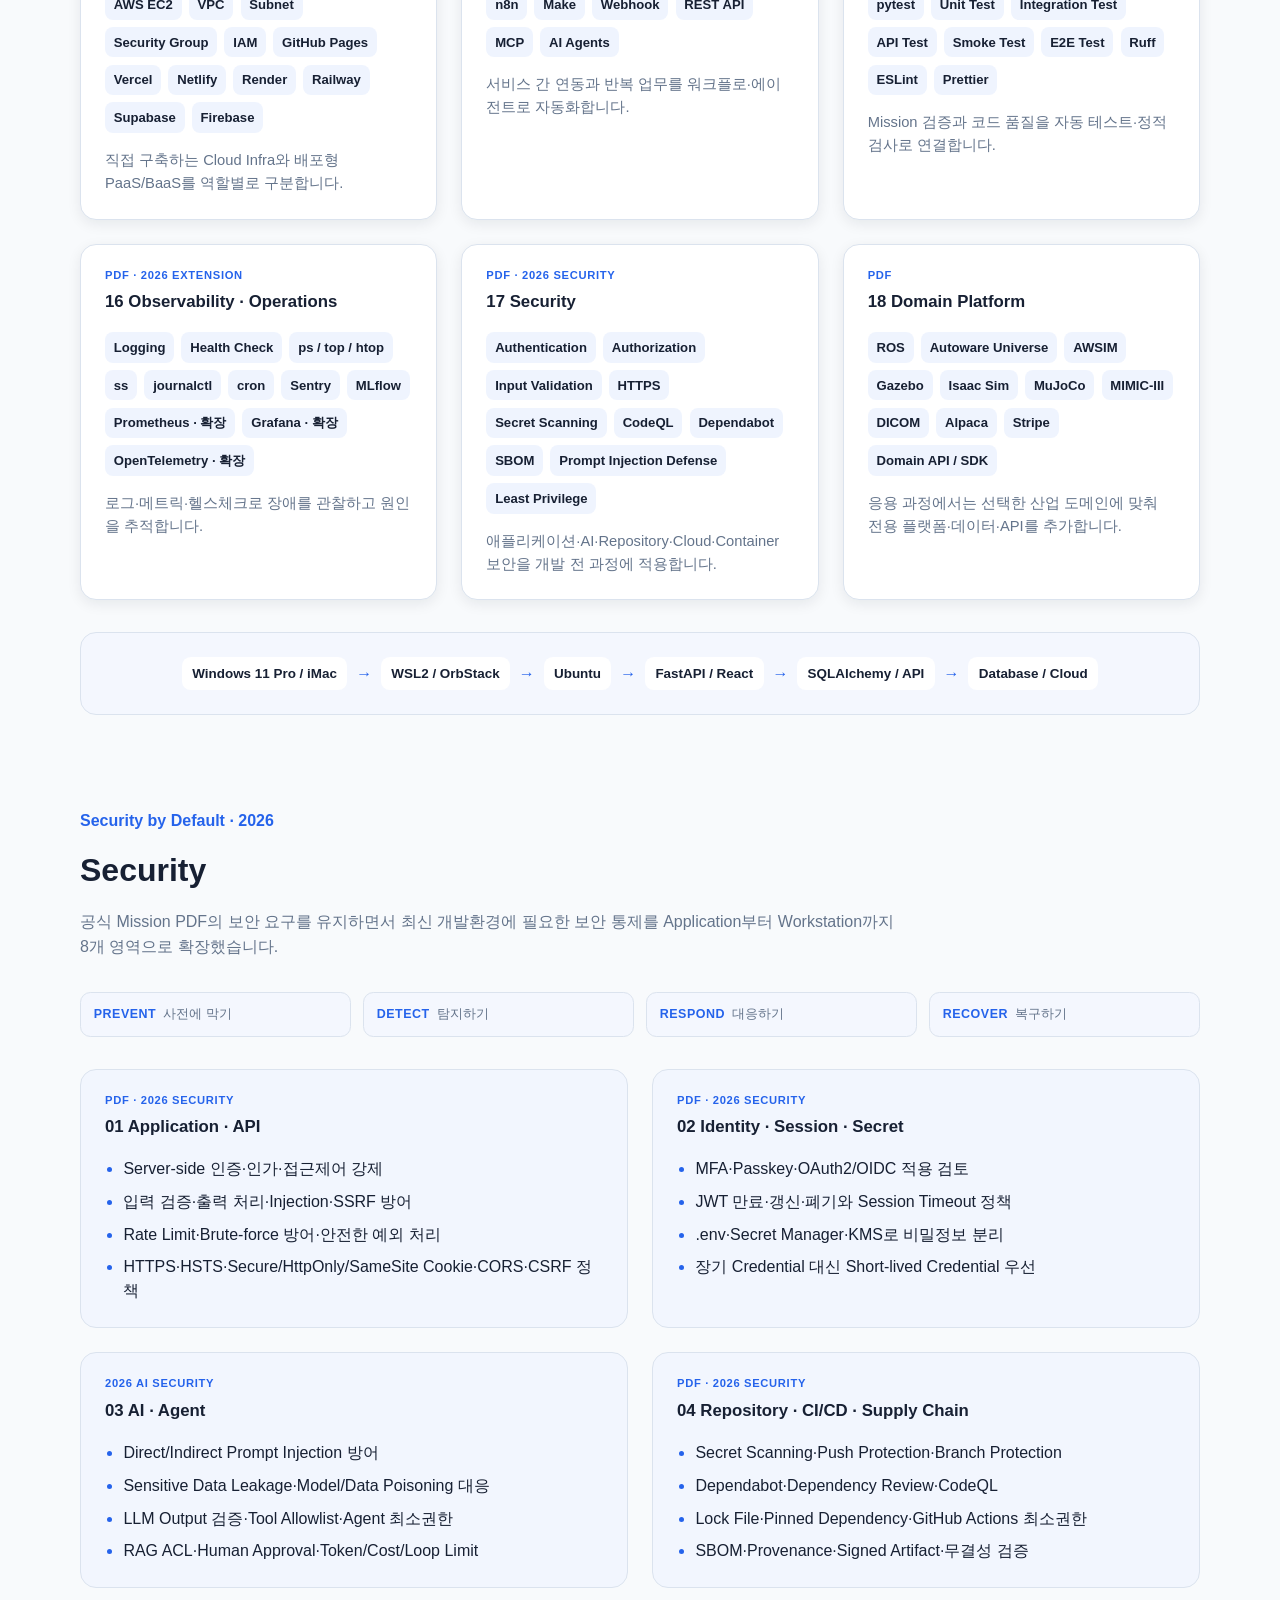
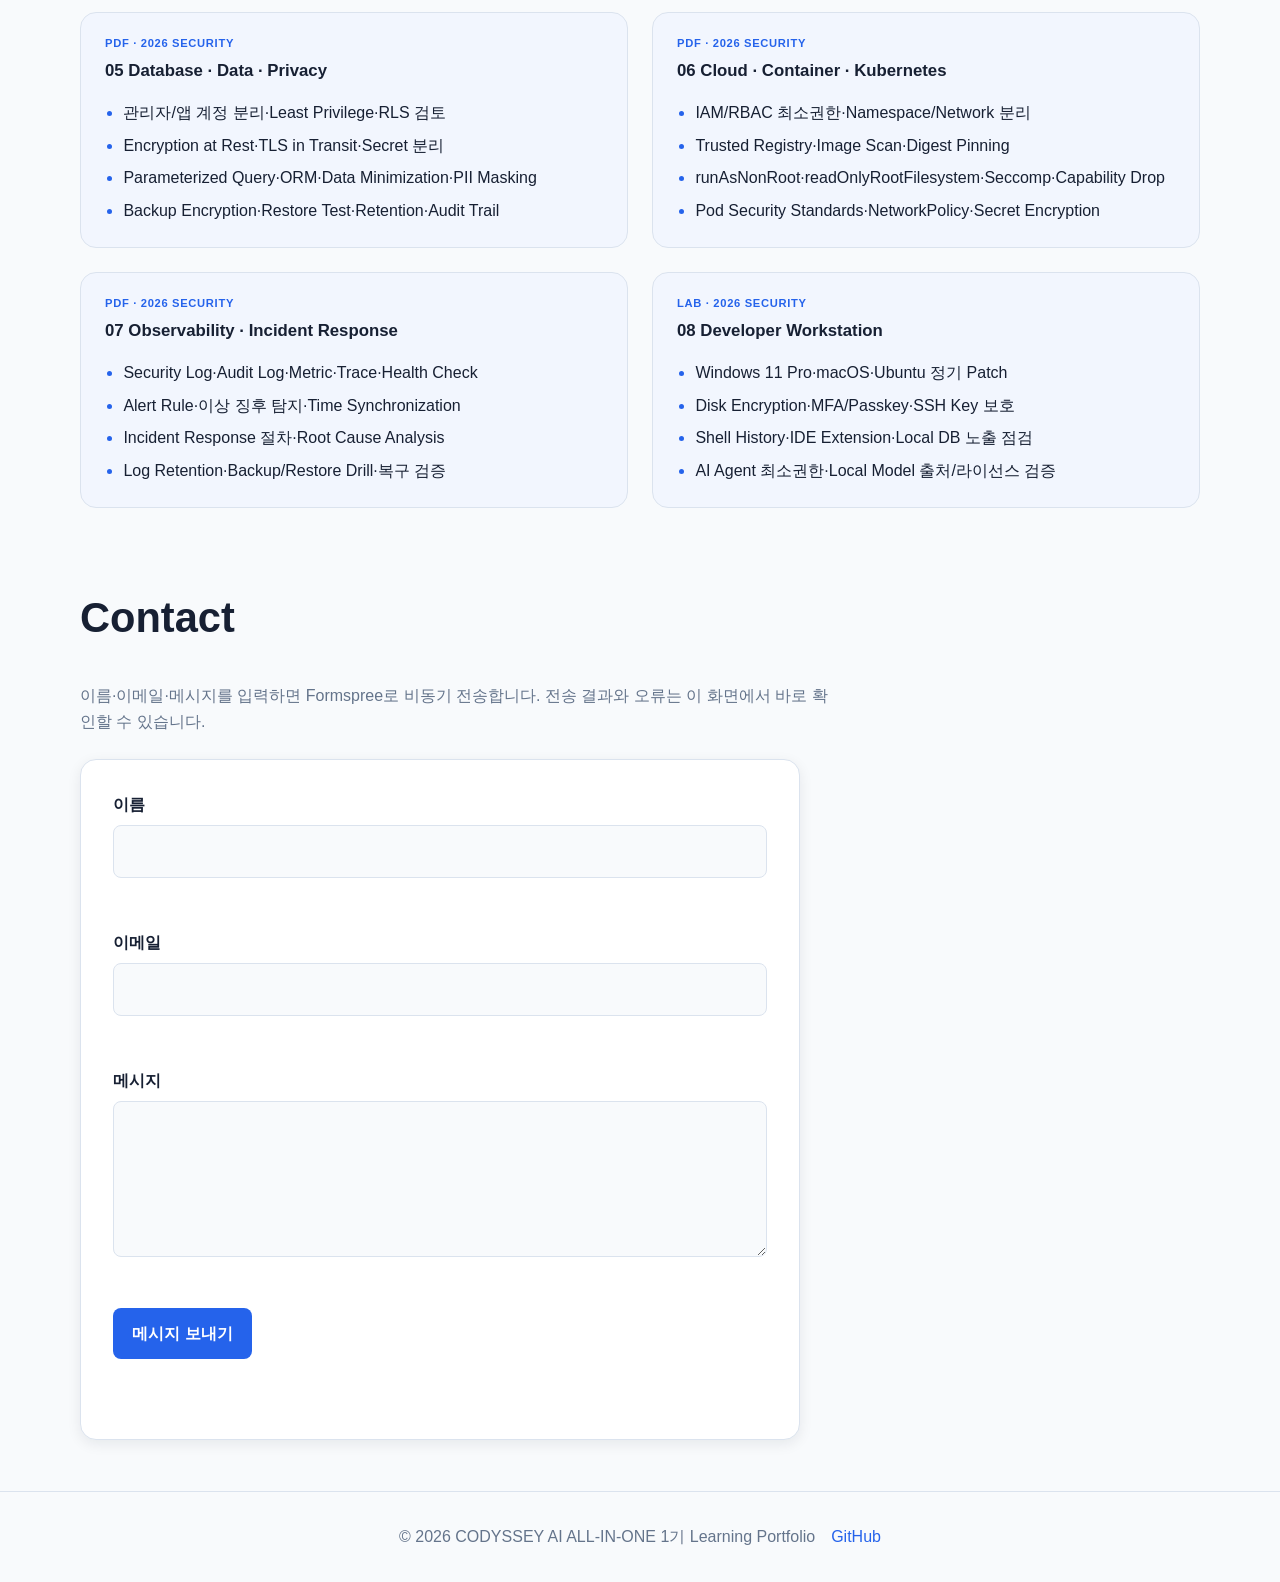
==== commit f8faeeea: "docs: add beginner-friendly HTML comments" ====
--- a/index.html
+++ b/index.html
@@ -27,12 +27,24 @@
   <title>CODYSSEY AI ALL-IN-ONE 1기 | AI·SW Learning Portfolio</title>
 
   <link rel="stylesheet" href="css/style.css">
+  <!--
+    defer: HTML 문서를 먼저 해석한 뒤 JavaScript를 실행합니다.
+    그래서 script.js가 DOM 요소를 찾을 때 아직 만들어지지 않은 요소를 참조하는 문제를 줄입니다.
+  -->
   <script src="js/script.js" defer></script>
 </head>
 
 <body>
+  <!--
+    접근성(Accessibility, A11y): 키보드 사용자가 반복되는 메뉴를 건너뛰고
+    바로 본문(main)으로 이동할 수 있도록 Skip Link를 제공합니다.
+  -->
   <a class="skip-link" href="#main-content">본문 바로가기</a>
 
+  <!--
+    Semantic HTML: header와 nav를 사용해 "페이지 머리말"과 "주요 탐색 영역"의
+    의미를 브라우저와 보조기술에 명확하게 전달합니다.
+  -->
   <header class="site-header" id="top">
     <nav class="site-nav" aria-label="주요 메뉴">
       <a class="logo" href="#home" aria-label="홈으로 이동">
@@ -72,6 +84,10 @@
     </nav>
   </header>
 
+  <!--
+    main은 이 페이지의 핵심 콘텐츠 영역입니다.
+    각 section은 Hero / About / Skills / Projects / Contact처럼 역할별로 나눕니다.
+  -->
   <main id="main-content">
     <section class="hero section" id="home">
       <div class="section-inner">
@@ -241,6 +257,10 @@
               </div>
     </section>
 
+<!--
+  Projects는 GitHub API에서 받은 Repository 데이터를 JavaScript가 동적으로 렌더링합니다.
+  loading / success / empty / error 상태에 따라 아래 상태 영역과 카드 Grid가 달라집니다.
+-->
 <section class="projects section" id="projects">
       <div class="section-inner">
         <h2>Projects</h2>
@@ -670,6 +690,12 @@
           전송 결과와 오류는 이 화면에서 바로 확인할 수 있습니다.
         </p>
 
+        <!--
+          Contact Form:
+          1) JavaScript에서 빈 값/이메일 형식을 먼저 검증하고
+          2) 통과한 데이터만 Formspree로 비동기 전송합니다.
+          label, aria-describedby, aria-live를 사용해 오류/결과를 보조기술에도 전달합니다.
+        -->
         <form
           id="contact-form"
           action="https://formspree.io/f/xdekpjjj"
--- a/css/style.css
+++ b/css/style.css
@@ -234,36 +234,30 @@
   margin-top: var(--space-xs);
 }
 
-.theme-switch {
-  display: inline-flex;
-  align-items: center;
-  gap: 0.2rem;
-  padding: 0.2rem;
+.theme-cycle {
+  min-height: 38px;
+  padding: 0.45rem 0.7rem;
   border: 1px solid var(--color-border);
-  border-radius: 0.8rem;
-  background: var(--color-bg);
-}
-
-.theme-option {
-  min-height: 34px;
-  padding: 0.35rem 0.55rem;
-  border: 0;
-  border-radius: 0.6rem;
-  background: transparent;
-  color: var(--color-muted);
+  border-radius: 0.7rem;
+  background: var(--color-surface);
+  color: var(--color-primary);
   font-size: 0.82rem;
-  font-weight: 700;
+  font-weight: 800;
   white-space: nowrap;
-}
-
-.theme-option:hover {
-  color: var(--color-primary);
-}
-
-.theme-option[aria-pressed="true"] {
-  background: var(--color-surface);
-  color: var(--color-primary);
-  box-shadow: var(--shadow-sm);
+  transition:
+    border-color var(--transition),
+    background-color var(--transition),
+    color var(--transition);
+}
+
+.theme-cycle:hover {
+  border-color: var(--color-primary);
+  background:
+    color-mix(
+      in srgb,
+      var(--color-primary) 7%,
+      var(--color-surface)
+    );
 }
 
 .nav-menu {
@@ -1321,9 +1315,9 @@
     margin-left: 0.2rem;
   }
 
-  .theme-option {
+  .theme-cycle {
     min-height: 32px;
-    padding: 0.3rem 0.48rem;
+    padding: 0.32rem 0.58rem;
     font-size: 0.76rem;
   }
 
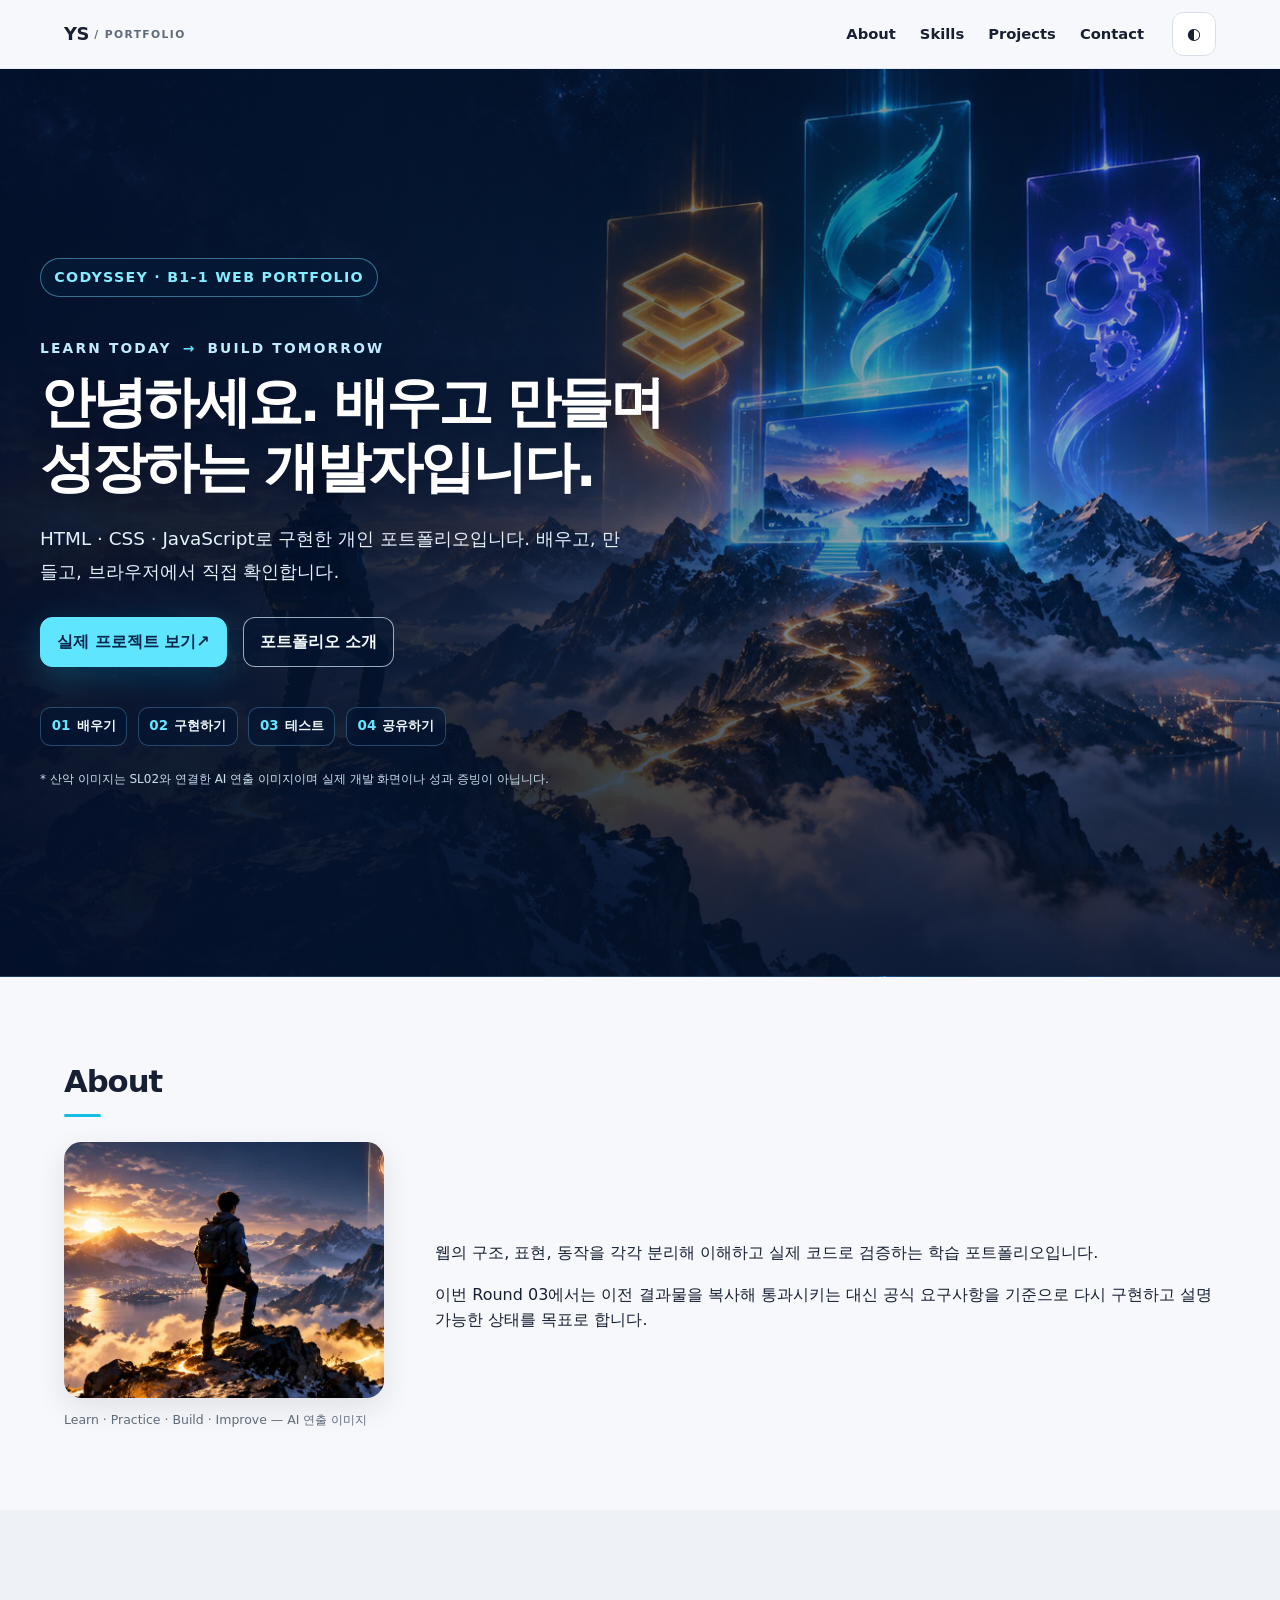
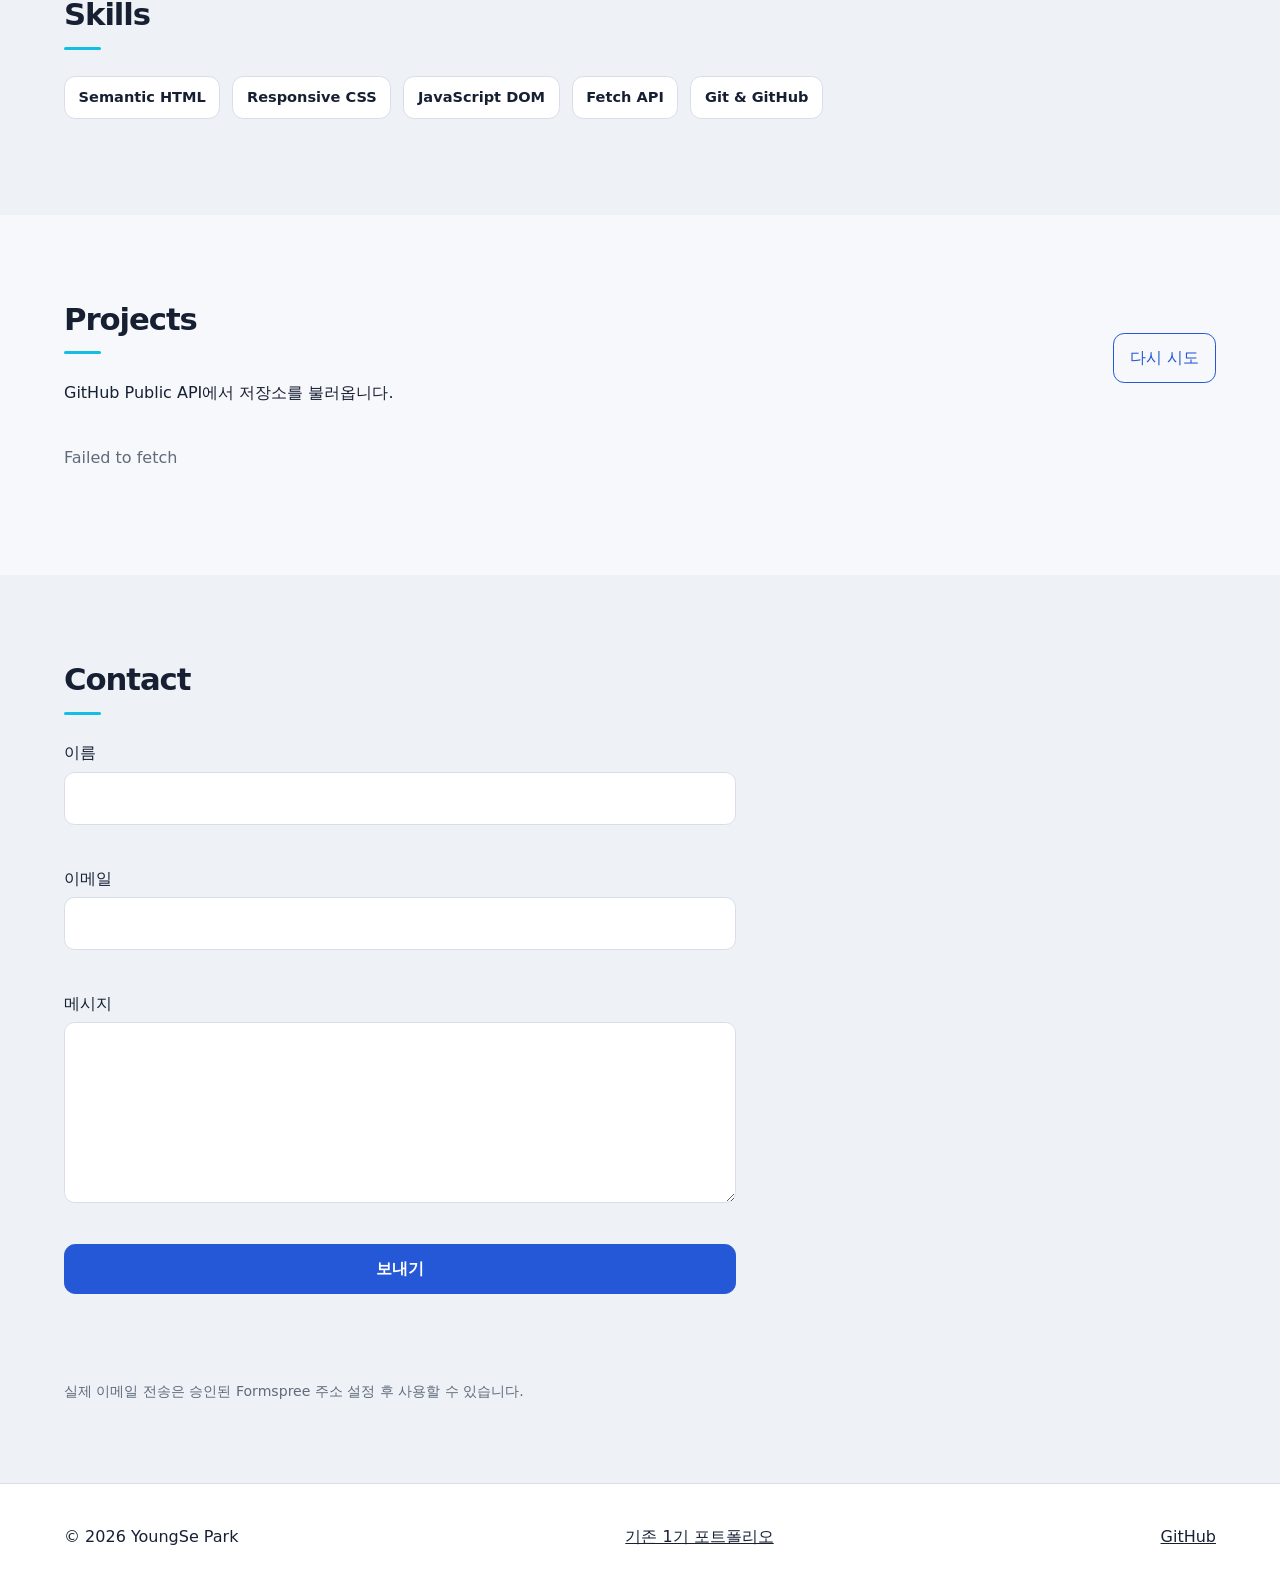
==== commit cafbd7d3: "feat(b1-1): stage mountain-design root and immutable first-gen archive" ====
--- a/index.html
+++ b/index.html
@@ -1,795 +1,135 @@
-<!DOCTYPE html>
-<html lang="ko">
+<!doctype html>
+<html lang="ko" data-theme="light">
 <head>
-  <meta charset="UTF-8">
-  <meta name="viewport" content="width=device-width, initial-scale=1.0">
-  <meta
-    name="description"
-    content="코디세이 AI 올인원 1기에서 웹, Python, Git, Cloud, Linux, Database, AI를 직접 구현하고 검증하며 학습한 과정을 기록한 포트폴리오입니다."
-  >
-  <meta name="theme-color" content="#2563eb">
-  <link
-    rel="canonical"
-    href="https://metastudy999.github.io/codyssey-basic-web-portfolio/"
-  >
-  <meta property="og:type" content="website">
-  <meta property="og:title" content="CODYSSEY AI ALL-IN-ONE 1기 | AI·SW Learning Portfolio">
-  <meta
-    property="og:description"
-    content="직접 만들고, 실행하고, 검증하며 축적한 AI·SW 학습 포트폴리오입니다."
-  >
-  <meta
-    property="og:url"
-    content="https://metastudy999.github.io/codyssey-basic-web-portfolio/"
-  >
-  <link rel="icon" href="images/profile-placeholder.svg" type="image/svg+xml">
-
-  <title>CODYSSEY AI ALL-IN-ONE 1기 | AI·SW Learning Portfolio</title>
-
-  <link rel="stylesheet" href="css/style.css">
-  <!--
-    defer: HTML 문서를 먼저 해석한 뒤 JavaScript를 실행합니다.
-    그래서 script.js가 DOM 요소를 찾을 때 아직 만들어지지 않은 요소를 참조하는 문제를 줄입니다.
-  -->
-  <script src="js/script.js" defer></script>
+  <meta charset="utf-8">
+  <meta name="viewport" content="width=device-width, initial-scale=1">
+  <meta name="description" content="CODYSSEY B1-1 Round 03 개인 포트폴리오">
+  <title>YoungSe | B1-1 Web Portfolio</title>
+  <link rel="canonical" href="https://metastudy999.github.io/codyssey-basic-web-portfolio/">
+  <link rel="stylesheet" href="training/round-03-apos/04-src/css/style.css">
+  <script src="training/round-03-apos/04-src/js/main.js" defer></script>
 </head>
-
 <body>
-  <!--
-    접근성(Accessibility, A11y): 키보드 사용자가 반복되는 메뉴를 건너뛰고
-    바로 본문(main)으로 이동할 수 있도록 Skip Link를 제공합니다.
-  -->
-  <a class="skip-link" href="#main-content">본문 바로가기</a>
-
-  <!--
-    Semantic HTML: header와 nav를 사용해 "페이지 머리말"과 "주요 탐색 영역"의
-    의미를 브라우저와 보조기술에 명확하게 전달합니다.
-  -->
   <header class="site-header" id="top">
-    <nav class="site-nav" aria-label="주요 메뉴">
-      <a class="logo" href="#home" aria-label="홈으로 이동">
-        My Portfolio
-      </a>
-
-      <button
-        class="menu-toggle"
-        type="button"
-        aria-label="메뉴 열기"
-        aria-expanded="false"
-        aria-controls="nav-menu"
-      >
-        ☰
+    <nav class="nav container" aria-label="주요 메뉴">
+      <a class="logo" href="#hero" aria-label="홈으로 이동">YS</a>
+      <button class="menu-toggle" type="button" aria-expanded="false" aria-controls="nav-menu">
+        <span class="sr-only">메뉴 열기</span>
+        <span aria-hidden="true">☰</span>
       </button>
-
       <ul class="nav-menu" id="nav-menu">
-        <li><a href="#home">Home</a></li>
         <li><a href="#about">About</a></li>
         <li><a href="#skills">Skills</a></li>
         <li><a href="#projects">Projects</a></li>
-        <li><a href="#tech-stack">Tech Stack</a></li>
-        <li><a href="#security">Security</a></li>
         <li><a href="#contact">Contact</a></li>
-        <li class="theme-menu-item">
-          <button
-            type="button"
-            class="theme-cycle"
-            id="theme-cycle"
-            aria-label="현재 테마: System. 눌러 Light로 변경"
-            title="System → Light → Dark 순서로 변경"
-          >
-            System
-          </button>
-        </li>
       </ul>
+      <button class="theme-toggle" type="button" aria-label="다크 모드 전환">◐</button>
     </nav>
   </header>
 
-  <!--
-    main은 이 페이지의 핵심 콘텐츠 영역입니다.
-    각 section은 Hero / About / Skills / Projects / Contact처럼 역할별로 나눕니다.
-  -->
-  <main id="main-content">
-    <section class="hero section" id="home">
-      <div class="section-inner">
-        <p class="eyebrow">CODYSSEY AI ALL-IN-ONE · 1기</p>
-
-        <h1>
-          안녕하세요.<br>
-          <span
-            id="hero-typing"
-            class="hero-typing"
-            data-text="코디세이 AI 올인원 1기 교육생입니다."
-          >코디세이 AI 올인원 1기 교육생입니다.</span>
-        </h1>
-
-        <p>
-          웹의 기본부터 백엔드·데이터베이스·클라우드·AI 서비스까지
-          직접 만들고, 실행하고, 검증하며 학습한 과정을 기록합니다.
-        </p>
-
-        <div class="hero-actions">
-          <a href="#projects">프로젝트 보기</a>
-          <a href="#contact">연락하기</a>
+  <main>
+    <!-- SL02-DESIGN-PREVIEW-V1: illustration only; functional JS untouched -->
+    <section class="hero section" id="hero" aria-label="웹 포트폴리오 소개">
+      <div class="container hero-stage reveal">
+        <div class="hero-panel">
+          <p class="eyebrow hero-eyebrow">CODYSSEY · B1-1 WEB PORTFOLIO</p>
+          <p class="hero-overline">LEARN TODAY <span aria-hidden="true">→</span> BUILD TOMORROW</p>
+          <h1 aria-label="안녕하세요. 배우고 만들며 성장하는 개발자입니다."><span class="typing-target" aria-hidden="true">안녕하세요. 배우고 만들며 성장하는 개발자입니다.</span></h1>
+          <p class="lead">HTML · CSS · JavaScript로 구현한 개인 포트폴리오입니다. 배우고, 만들고, 브라우저에서 직접 확인합니다.</p>
+          <div class="hero-actions">
+            <a class="button" href="#projects">실제 프로젝트 보기 <span aria-hidden="true">↗</span></a>
+            <a class="button button-secondary" href="#about">포트폴리오 소개</a>
+          </div>
+          <div class="journey-steps" role="list" aria-label="프로젝트의 성장 과정">
+            <span role="listitem"><strong>01</strong> 배우기</span>
+            <span role="listitem"><strong>02</strong> 구현하기</span>
+            <span role="listitem"><strong>03</strong> 테스트</span>
+            <span role="listitem"><strong>04</strong> 공유하기</span>
+          </div>
+          <p class="visual-disclaimer">* 산악 이미지는 SL02와 연결한 AI 연출 이미지이며 실제 개발 화면이나 성과 증빙이 아닙니다.</p>
         </div>
       </div>
     </section>
 
-    <section class="about section" id="about">
-      <div class="section-inner">
-        <h2>About Me</h2>
-
-        <article class="about-card">
-          <img
-            src="images/profile-placeholder.svg"
-            alt="포트폴리오 프로필 이미지 자리 표시"
-          >
-
+    <section class="section" id="about">
+      <div class="container reveal">
+        <h2>About</h2>
+        <div class="about-grid">
+          <figure class="about-visual"><img class="profile-image" src="training/round-03-apos/04-src/images/about-journey-sl02.jpg" alt="산맥을 향하는 여행자의 AI 생성 이미지, 성장 과정을 상징하는 연출"><figcaption>Learn · Practice · Build · Improve — AI 연출 이미지</figcaption></figure>
           <div>
-            <h3>AI·SW를 직접 구현하며 배우는 1기 교육생</h3>
-
-            <p>
-              <strong>남서울대학교 대학원 AI보안융합학과 석사과정에 재학 중</strong>이며,
-              AI와 정보보호를 함께 이해하고 실제 시스템에 적용하는 역량을 키우고 있습니다.
-            </p>
-
-            <p>
-              대학원에서는 AI 신뢰성·정보보호·클라우드 및 공급망 보안 관점에서
-              기술을 학습하고, 코디세이 AI 올인원 1기에서는 웹 개발을 시작으로
-              Python, Git, Cloud, Linux, Database,
-              응용 프로그램 인터페이스(Application Programming Interface, API),
-              AI 서비스까지 단계적으로 구현하고 있습니다.
-            </p>
-
-            <p>
-              이론 학습과 실습을 분리하지 않고
-              <strong>직접 구현 → 실행 → 검증 → 문제 해결 → 기록</strong>의 과정을 반복하며,
-              실제로 동작하고 다시 재현할 수 있는 결과물로 축적하고 있습니다.
-            </p>
+            <p>웹의 구조, 표현, 동작을 각각 분리해 이해하고 실제 코드로 검증하는 학습 포트폴리오입니다.</p>
+            <p>이번 Round 03에서는 이전 결과물을 복사해 통과시키는 대신 공식 요구사항을 기준으로 다시 구현하고 설명 가능한 상태를 목표로 합니다.</p>
           </div>
-        </article>
+        </div>
       </div>
     </section>
 
-    <section class="skills section" id="skills">
-      <div class="section-inner">
-        <div class="section-heading">
-          <p class="eyebrow">CODYSSEY Skill Roadmap</p>
-          <h2>Skills</h2>
-          <p class="section-description">
-            1기에서 직접 학습한 경험을 중심으로 정리하고, 2기에서 교육생 친화적으로 보완된 공식 체계를 참고해 과정별 핵심 역량을 중복 없이 재구성했습니다.
-          </p>
-        </div>
-
-        <div class="skills-roadmap">
-          <article class="skill-stage-card">
-            <div class="skill-stage-header">
-              <span class="skill-stage-number">1</span>
-              <div>
-                <p class="skill-stage-kicker">입문 기반</p>
-                <h3>입학 연수</h3>
-              </div>
-            </div>
-            <ul class="skill-list">
-              <li>AI 도구 기초 활용과 프롬프트·코드 작성</li>
-              <li>재현 가능한 개발환경 구성과 변경 이력 관리</li>
-              <li>Python 기본 문법·데이터·제어 흐름</li>
-              <li>테스트·동료 코드리뷰·Peer Review</li>
-              <li>자기주도 학습 습관과 개인 학습 로드맵</li>
-              <li>사용자 인터뷰 기반 문제 발굴·정의</li>
-            </ul>
-          </article>
-
-          <article class="skill-stage-card">
-            <div class="skill-stage-header">
-              <span class="skill-stage-number">2</span>
-              <div>
-                <p class="skill-stage-kicker">서비스 구현 기반</p>
-                <h3>AI 도구 학습</h3>
-              </div>
-            </div>
-            <ul class="skill-list">
-              <li>HTML·CSS·JavaScript·React 기반 웹 UI</li>
-              <li>Python 유지보수 코드와 Git 협업·버전 관리</li>
-              <li>Linux·OS·서버 상태 점검과 트러블슈팅</li>
-              <li>자료구조·알고리즘과 Mini Redis·Mini Git</li>
-              <li>SQL 데이터 모델링과 FastAPI CRUD·인증</li>
-              <li>REST API·외부 데이터·AI API 연동</li>
-              <li>Cloud 배포와 운영 가능한 AI 챗봇 서비스</li>
-            </ul>
-          </article>
-
-          <article class="skill-stage-card">
-            <div class="skill-stage-header">
-              <span class="skill-stage-number">3</span>
-              <div>
-                <p class="skill-stage-kicker">모델링·분석 심화</p>
-                <h3>AI 심화 학습</h3>
-              </div>
-            </div>
-            <ul class="skill-list">
-              <li>데이터 분석·전처리와 비즈니스 인사이트 도출</li>
-              <li>행렬·경사하강법 등 AI 수학 핵심 원리</li>
-              <li>컴퓨터 비전 탐지·추적·문서 영상 처리</li>
-              <li>자연어 처리·검색·정보추출·감성분석</li>
-              <li>머신러닝 예측·리스크 모델과 설명가능 AI</li>
-              <li>딥러닝 모델 구현·튜닝·성능 진단</li>
-              <li>멀티모달 결합 검색과 실험 재현·평가</li>
-            </ul>
-          </article>
-
-          <article class="skill-stage-card">
-            <div class="skill-stage-header">
-              <span class="skill-stage-number">4</span>
-              <div>
-                <p class="skill-stage-kicker">산업 문제 해결</p>
-                <h3>AI 응용 학습</h3>
-              </div>
-            </div>
-            <ul class="skill-list">
-              <li>7대 산업 도메인 요구사항·문제 구조화</li>
-              <li>도메인 특화 데이터·모델·시스템 통합</li>
-              <li>산업 KPI 기반 성능·운영 지표 설계</li>
-              <li>End-to-End AI 서비스 아키텍처</li>
-              <li>MVP 설계·구현과 현장 시나리오 검증</li>
-              <li>사업화 가설 수립·검증과 전문가 협업</li>
-            </ul>
-          </article>
-
-          <article class="skill-stage-card">
-            <div class="skill-stage-header">
-              <span class="skill-stage-number">5</span>
-              <div>
-                <p class="skill-stage-kicker">제품 완성·검증</p>
-                <h3>파이널 프로젝트</h3>
-              </div>
-            </div>
-            <ul class="skill-list">
-              <li>자율 주제 선정과 성공 기준·제품 범위 확정</li>
-              <li>End-to-End AI 서비스 완성도·통합 품질 관리</li>
-              <li>비즈니스 모델 설계와 시장·고객 검증</li>
-              <li>실사용 관점의 운영성·신뢰성·비용 검토</li>
-              <li>최종 발표·외부 심사 대응과 Demo Day</li>
-              <li>IR·사업화·창업·취업 연계 준비</li>
-            </ul>
-          </article>
-        </div>
-
-              </div>
-    </section>
-
-<!--
-  Projects는 GitHub API에서 받은 Repository 데이터를 JavaScript가 동적으로 렌더링합니다.
-  loading / success / empty / error 상태에 따라 아래 상태 영역과 카드 Grid가 달라집니다.
--->
-<section class="projects section" id="projects">
-      <div class="section-inner">
-        <h2>Projects</h2>
-
-        <p>
-          코디세이 학습 단계별 Repository를 분류하여 확인합니다.
-        </p>
-
-        <div
-          class="current-mission-summary"
-          id="current-mission-summary"
-          aria-live="polite"
-        >
-          Portfolio 정리 현황을 불러오는 중입니다.
-        </div>
-
-        <div
-          class="projects-categories"
-          id="projects-categories"
-          role="tablist"
-          aria-label="코디세이 프로젝트 카테고리"
-        >
-          <button type="button" role="tab" data-project-category="all" aria-selected="true">
-            전체
-          </button>
-          <button type="button" role="tab" data-project-category="admission" aria-selected="false">
-            <span class="project-category-number">1</span>
-            <span>입학 연수</span>
-          </button>
-          <button type="button" role="tab" data-project-category="tools" aria-selected="false">
-            <span class="project-category-number">2</span>
-            <span>AI 도구 학습</span>
-          </button>
-          <button type="button" role="tab" data-project-category="advanced" aria-selected="false">
-            <span class="project-category-number">3</span>
-            <span>AI 심화 학습</span>
-          </button>
-          <button type="button" role="tab" data-project-category="applied" aria-selected="false">
-            <span class="project-category-number">4</span>
-            <span>AI 응용 학습</span>
-          </button>
-          <button type="button" role="tab" data-project-category="final" aria-selected="false">
-            <span class="project-category-number">5</span>
-            <span>파이널 프로젝트</span>
-          </button>
-        </div>
-
-        <div
-          class="projects-language-filter"
-          id="projects-language-filter"
-          aria-label="프로젝트 언어 필터"
-          hidden
-        >
-          <span class="projects-filter-label">언어</span>
-          <div
-            class="projects-language-buttons"
-            id="projects-language-buttons"
-            role="group"
-            aria-label="언어별 프로젝트 필터"
-          ></div>
-        </div>
-
-        <div
-          class="projects-status"
-          id="projects-status"
-          role="status"
-          aria-live="polite"
-        >
-          프로젝트를 준비하고 있습니다.
-        </div>
-
-        <button
-          class="projects-reload"
-          id="reload-projects"
-          type="button"
-        >
-          프로젝트 다시 불러오기
-        </button>
-
-        <div
-          class="projects-category-message"
-          id="projects-category-message"
-          role="status"
-          hidden
-        ></div>
-
-        <div
-          class="projects-grid"
-          id="projects-grid"
-          aria-label="GitHub 프로젝트 목록"
-        ></div>
-
-        <nav
-          class="projects-pagination"
-          id="projects-pagination"
-          aria-label="프로젝트 페이지 이동"
-        ></nav>
-
+    <section class="section section-alt" id="skills">
+      <div class="container reveal">
+        <h2>Skills</h2>
+        <ul class="skill-list" aria-label="기술 스택">
+          <li>Semantic HTML</li>
+          <li>Responsive CSS</li>
+          <li>JavaScript DOM</li>
+          <li>Fetch API</li>
+          <li>Git & GitHub</li>
+        </ul>
       </div>
     </section>
 
-    <section class="tech-stack section" id="tech-stack">
-      <div class="section-inner">
-        <div class="development-environment">
-          <div class="development-environment-heading">
-            <p class="eyebrow">Development Environment & Tech Stack</p>
-            <h2>Tech Stack</h2>
-            <p>
-              1기에서 실제로 사용하고 학습한 환경을 중심으로, 2기에서 보완된 공식 PDF의 기술 체계를 참고했습니다.
-              “어디서 실행하고 → 무엇으로 개발하고 → 어디에 저장하고 → 어떻게 배포하고 → 어떻게 보호하는가” 순서로 정리했습니다.
-            </p>
+    <section class="section" id="projects">
+      <div class="container reveal">
+        <div class="section-heading">
+          <div>
+            <h2>Projects</h2>
+            <p>GitHub Public API에서 저장소를 불러옵니다.</p>
           </div>
-
-          <div class="development-stack-grid">
-            <article class="development-stack-card">
-              <p class="stack-source">LAB · PDF</p>
-              <h4>01 Host · OS</h4>
-              <div class="tech-tags">
-                <span>Windows 11 Pro</span><span>iMac</span><span>macOS</span><span>Linux</span>
-              </div>
-              <p>개발 호스트와 서버 운영체제를 구분합니다.</p>
-            </article>
-
-            <article class="development-stack-card">
-              <p class="stack-source">LAB · PDF</p>
-              <h4>02 Virtualization · Linux Runtime</h4>
-              <div class="tech-tags">
-                <span>WSL2</span><span>OrbStack</span><span>Ubuntu</span><span>Docker</span><span>Local / Isolated Env</span>
-              </div>
-              <p>Windows는 WSL2, iMac은 OrbStack을 통해 Ubuntu 기반 실행환경을 맞춥니다.</p>
-            </article>
-
-            <article class="development-stack-card">
-              <p class="stack-source">LAB · 2026 EXTENSION</p>
-              <h4>03 Runtime · Package Manager</h4>
-              <div class="tech-tags">
-                <span>Python 3.10+</span><span>venv</span><span>uv</span><span>pip</span>
-                <span>Node.js</span><span>npm</span><span>Vite</span><span>Environment Variables</span>
-              </div>
-              <p>언어 런타임과 의존성·환경 설정을 재현 가능한 방식으로 관리합니다.</p>
-            </article>
-
-            <article class="development-stack-card">
-              <p class="stack-source">PDF</p>
-              <h4>04 Language</h4>
-              <div class="tech-tags">
-                <span>HTML</span><span>CSS</span><span>JavaScript</span><span>TypeScript · 선택</span>
-                <span>Python</span><span>SQL</span><span>Bash / Shell</span>
-              </div>
-              <p>웹·백엔드·DB·Linux 자동화를 과정별로 연결합니다.</p>
-            </article>
-
-            <article class="development-stack-card">
-              <p class="stack-source">PDF · LAB · 2026 EXTENSION</p>
-              <h4>05 IDE · CLI</h4>
-              <div class="tech-tags">
-                <span>VS Code</span><span>Live Server</span><span>Terminal</span><span>Git</span><span>GitHub</span>
-                <span>GitHub CLI</span><span>curl</span><span>Jupyter</span><span>kubectl</span>
-              </div>
-              <p>편집·실행·버전관리·API 검증·운영 명령을 하나의 흐름으로 사용합니다.</p>
-            </article>
-
-            <article class="development-stack-card">
-              <p class="stack-source">2026 EXTENSION</p>
-              <h4>06 AI Coding · Agent</h4>
-              <div class="tech-tags">
-                <span>ChatGPT / Codex</span><span>Claude Code</span><span>Cursor Composer</span>
-                <span>Google Antigravity</span><span>Open Code CLI</span><span>MCP</span>
-              </div>
-              <p>에이전트형 개발 도구는 최소 권한과 사람의 검토를 전제로 사용합니다.</p>
-            </article>
-
-            <article class="development-stack-card">
-              <p class="stack-source">PDF</p>
-              <h4>07 Frontend</h4>
-              <div class="tech-tags">
-                <span>HTML</span><span>CSS</span><span>JavaScript</span><span>React 18+</span>
-                <span>React Router</span><span>TypeScript · 선택</span><span>CSS Modules · 선택</span><span>Tailwind · 선택</span>
-              </div>
-              <p>B1-1은 Vanilla Web, B1-2부터 React 기반 SPA 구조로 확장합니다.</p>
-            </article>
-
-            <article class="development-stack-card">
-              <p class="stack-source">PDF</p>
-              <h4>08 Backend · API</h4>
-              <div class="tech-tags">
-                <span>FastAPI</span><span>Uvicorn</span><span>Pydantic</span><span>Jinja2</span>
-                <span>python-multipart</span><span>REST API</span><span>Session</span><span>JWT</span><span>OAuth2</span>
-              </div>
-              <p>FastAPI 요청·응답, 인증, SSR과 REST API 흐름을 단계적으로 학습합니다.</p>
-            </article>
-
-            <article class="development-stack-card">
-              <p class="stack-source">PDF · LAB</p>
-              <h4>09 Database · ORM</h4>
-              <div class="tech-tags">
-                <span>SQLite</span><span>PostgreSQL</span><span>MySQL</span><span>H2</span><span>Supabase PostgreSQL</span>
-                <span>SQLAlchemy ORM</span><span>Alembic · 확장</span><span>DBeaver</span><span>TablePlus</span><span>DataGrip</span>
-              </div>
-              <p>로컬 SQL 실습에서 FastAPI ORM, 관계형 서비스 DB로 확장합니다.</p>
-            </article>
-
-            <article class="development-stack-card">
-              <p class="stack-source">PDF · 2026 EXTENSION</p>
-              <h4>10 Cache · Vector · Search</h4>
-              <div class="tech-tags">
-                <span>Mini Redis</span><span>Redis</span><span>Pinecone</span><span>Vector DB</span>
-                <span>Embedding</span><span>Semantic Search</span><span>RAG</span>
-              </div>
-              <p>자료구조 학습과 실제 캐시·벡터 검색·RAG 활용을 구분해 이해합니다.</p>
-            </article>
-
-            <article class="development-stack-card">
-              <p class="stack-source">PDF · 2026 EXTENSION</p>
-              <h4>11 Cloud AI · Local AI</h4>
-              <div class="tech-tags">
-                <span>OpenAI API</span><span>Anthropic API</span><span>Gemini API</span>
-                <span>Ollama</span><span>Llama</span><span>Qwen</span><span>DeepSeek</span><span>Gemma</span><span>Local Embedding</span>
-              </div>
-              <p>Cloud AI와 Local AI를 비용·개인정보·성능·GPU 요구사항에 따라 구분합니다.</p>
-            </article>
-
-            <article class="development-stack-card">
-              <p class="stack-source">PDF · 2026 EXTENSION</p>
-              <h4>12 Container · Kubernetes</h4>
-              <div class="tech-tags">
-                <span>Docker</span><span>Docker Compose</span><span>Kubernetes</span><span>Pod</span><span>Deployment</span>
-                <span>Service</span><span>ConfigMap</span><span>Ingress</span><span>RBAC</span><span>NetworkPolicy</span>
-              </div>
-              <p>단일 컨테이너에서 필요 시 다중 서비스 오케스트레이션으로 확장합니다.</p>
-            </article>
-
-            <article class="development-stack-card">
-              <p class="stack-source">PDF · 2026 EXTENSION</p>
-              <h4>13 Cloud · PaaS · BaaS</h4>
-              <div class="tech-tags">
-                <span>AWS EC2</span><span>VPC</span><span>Subnet</span><span>Security Group</span><span>IAM</span>
-                <span>GitHub Pages</span><span>Vercel</span><span>Netlify</span><span>Render</span><span>Railway</span>
-                <span>Supabase</span><span>Firebase</span>
-              </div>
-              <p>직접 구축하는 Cloud Infra와 배포형 PaaS/BaaS를 역할별로 구분합니다.</p>
-            </article>
-
-            <article class="development-stack-card">
-              <p class="stack-source">2026 EXTENSION</p>
-              <h4>14 Automation · MCP</h4>
-              <div class="tech-tags">
-                <span>n8n</span><span>Make</span><span>Webhook</span><span>REST API</span><span>MCP</span><span>AI Agents</span>
-              </div>
-              <p>서비스 간 연동과 반복 업무를 워크플로·에이전트로 자동화합니다.</p>
-            </article>
-
-            <article class="development-stack-card">
-              <p class="stack-source">PDF · LAB · 2026 EXTENSION</p>
-              <h4>15 Testing · Quality</h4>
-              <div class="tech-tags">
-                <span>pytest</span><span>Unit Test</span><span>Integration Test</span><span>API Test</span>
-                <span>Smoke Test</span><span>E2E Test</span><span>Ruff</span><span>ESLint</span><span>Prettier</span>
-              </div>
-              <p>Mission 검증과 코드 품질을 자동 테스트·정적 검사로 연결합니다.</p>
-            </article>
-
-            <article class="development-stack-card">
-              <p class="stack-source">PDF · 2026 EXTENSION</p>
-              <h4>16 Observability · Operations</h4>
-              <div class="tech-tags">
-                <span>Logging</span><span>Health Check</span><span>ps / top / htop</span><span>ss</span>
-                <span>journalctl</span><span>cron</span><span>Sentry</span><span>MLflow</span>
-                <span>Prometheus · 확장</span><span>Grafana · 확장</span><span>OpenTelemetry · 확장</span>
-              </div>
-              <p>로그·메트릭·헬스체크로 장애를 관찰하고 원인을 추적합니다.</p>
-            </article>
-
-            <article class="development-stack-card">
-              <p class="stack-source">PDF · 2026 SECURITY</p>
-              <h4>17 Security</h4>
-              <div class="tech-tags">
-                <span>Authentication</span><span>Authorization</span><span>Input Validation</span><span>HTTPS</span>
-                <span>Secret Scanning</span><span>CodeQL</span><span>Dependabot</span><span>SBOM</span>
-                <span>Prompt Injection Defense</span><span>Least Privilege</span>
-              </div>
-              <p>애플리케이션·AI·Repository·Cloud·Container 보안을 개발 전 과정에 적용합니다.</p>
-            </article>
-
-            <article class="development-stack-card">
-              <p class="stack-source">PDF</p>
-              <h4>18 Domain Platform</h4>
-              <div class="tech-tags">
-                <span>ROS</span><span>Autoware Universe</span><span>AWSIM</span><span>Gazebo</span><span>Isaac Sim</span>
-                <span>MuJoCo</span><span>MIMIC-III</span><span>DICOM</span><span>Alpaca</span><span>Stripe</span><span>Domain API / SDK</span>
-              </div>
-              <p>응용 과정에서는 선택한 산업 도메인에 맞춰 전용 플랫폼·데이터·API를 추가합니다.</p>
-            </article>
-          </div>
-
-          <div class="environment-flow" aria-label="실습 개발환경 흐름">
-            <span>Windows 11 Pro / iMac</span><strong>→</strong>
-            <span>WSL2 / OrbStack</span><strong>→</strong>
-            <span>Ubuntu</span><strong>→</strong>
-            <span>FastAPI / React</span><strong>→</strong>
-            <span>SQLAlchemy / API</span><strong>→</strong>
-            <span>Database / Cloud</span>
-          </div>
-
-                  </div>
+          <button class="button button-secondary retry-button" type="button" hidden>다시 시도</button>
+        </div>
+        <div class="project-status" role="status" aria-live="polite">프로젝트를 준비하고 있습니다.</div>
+        <div class="project-filters" role="group" aria-label="프로젝트 언어 선택" hidden></div>
+        <div class="project-grid" aria-live="polite"></div>
       </div>
     </section>
 
-<section class="security section" id="security">
-      <div class="section-inner">
-        <div class="security-baseline">
-            <div class="development-environment-heading">
-              <p class="eyebrow">Security by Default · 2026</p>
-              <h2>Security</h2>
-              <p>
-                공식 Mission PDF의 보안 요구를 유지하면서 최신 개발환경에 필요한 보안 통제를
-                Application부터 Workstation까지 8개 영역으로 확장했습니다.
-              </p>
-            </div>
-
-            <div class="security-lifecycle" aria-label="보안 운영 생명주기">
-              <span><strong>Prevent</strong> 사전에 막기</span>
-              <span><strong>Detect</strong> 탐지하기</span>
-              <span><strong>Respond</strong> 대응하기</span>
-              <span><strong>Recover</strong> 복구하기</span>
-            </div>
-
-            <div class="security-grid">
-              <article class="security-card">
-                <p class="stack-source">PDF · 2026 SECURITY</p>
-                <h4>01 Application · API</h4>
-                <ul>
-                  <li>Server-side 인증·인가·접근제어 강제</li>
-                  <li>입력 검증·출력 처리·Injection·SSRF 방어</li>
-                  <li>Rate Limit·Brute-force 방어·안전한 예외 처리</li>
-                  <li>HTTPS·HSTS·Secure/HttpOnly/SameSite Cookie·CORS·CSRF 정책</li>
-                </ul>
-              </article>
-
-              <article class="security-card">
-                <p class="stack-source">PDF · 2026 SECURITY</p>
-                <h4>02 Identity · Session · Secret</h4>
-                <ul>
-                  <li>MFA·Passkey·OAuth2/OIDC 적용 검토</li>
-                  <li>JWT 만료·갱신·폐기와 Session Timeout 정책</li>
-                  <li>.env·Secret Manager·KMS로 비밀정보 분리</li>
-                  <li>장기 Credential 대신 Short-lived Credential 우선</li>
-                </ul>
-              </article>
-
-              <article class="security-card">
-                <p class="stack-source">2026 AI SECURITY</p>
-                <h4>03 AI · Agent</h4>
-                <ul>
-                  <li>Direct/Indirect Prompt Injection 방어</li>
-                  <li>Sensitive Data Leakage·Model/Data Poisoning 대응</li>
-                  <li>LLM Output 검증·Tool Allowlist·Agent 최소권한</li>
-                  <li>RAG ACL·Human Approval·Token/Cost/Loop Limit</li>
-                </ul>
-              </article>
-
-              <article class="security-card">
-                <p class="stack-source">PDF · 2026 SECURITY</p>
-                <h4>04 Repository · CI/CD · Supply Chain</h4>
-                <ul>
-                  <li>Secret Scanning·Push Protection·Branch Protection</li>
-                  <li>Dependabot·Dependency Review·CodeQL</li>
-                  <li>Lock File·Pinned Dependency·GitHub Actions 최소권한</li>
-                  <li>SBOM·Provenance·Signed Artifact·무결성 검증</li>
-                </ul>
-              </article>
-
-              <article class="security-card">
-                <p class="stack-source">PDF · 2026 SECURITY</p>
-                <h4>05 Database · Data · Privacy</h4>
-                <ul>
-                  <li>관리자/앱 계정 분리·Least Privilege·RLS 검토</li>
-                  <li>Encryption at Rest·TLS in Transit·Secret 분리</li>
-                  <li>Parameterized Query·ORM·Data Minimization·PII Masking</li>
-                  <li>Backup Encryption·Restore Test·Retention·Audit Trail</li>
-                </ul>
-              </article>
-
-              <article class="security-card">
-                <p class="stack-source">PDF · 2026 SECURITY</p>
-                <h4>06 Cloud · Container · Kubernetes</h4>
-                <ul>
-                  <li>IAM/RBAC 최소권한·Namespace/Network 분리</li>
-                  <li>Trusted Registry·Image Scan·Digest Pinning</li>
-                  <li>runAsNonRoot·readOnlyRootFilesystem·Seccomp·Capability Drop</li>
-                  <li>Pod Security Standards·NetworkPolicy·Secret Encryption</li>
-                </ul>
-              </article>
-
-              <article class="security-card">
-                <p class="stack-source">PDF · 2026 SECURITY</p>
-                <h4>07 Observability · Incident Response</h4>
-                <ul>
-                  <li>Security Log·Audit Log·Metric·Trace·Health Check</li>
-                  <li>Alert Rule·이상 징후 탐지·Time Synchronization</li>
-                  <li>Incident Response 절차·Root Cause Analysis</li>
-                  <li>Log Retention·Backup/Restore Drill·복구 검증</li>
-                </ul>
-              </article>
-
-              <article class="security-card">
-                <p class="stack-source">LAB · 2026 SECURITY</p>
-                <h4>08 Developer Workstation</h4>
-                <ul>
-                  <li>Windows 11 Pro·macOS·Ubuntu 정기 Patch</li>
-                  <li>Disk Encryption·MFA/Passkey·SSH Key 보호</li>
-                  <li>Shell History·IDE Extension·Local DB 노출 점검</li>
-                  <li>AI Agent 최소권한·Local Model 출처/라이선스 검증</li>
-                </ul>
-              </article>
-            </div>
-          </div>
-        </div>
-    </section>
-
-    <section class="contact section" id="contact">
-      <div class="section-inner">
+    <section class="section section-alt" id="contact">
+      <div class="container reveal">
         <h2>Contact</h2>
-
-        <p class="contact-description">
-          이름·이메일·메시지를 입력하면 Formspree로 비동기 전송합니다.
-          전송 결과와 오류는 이 화면에서 바로 확인할 수 있습니다.
-        </p>
-
-        <!--
-          Contact Form:
-          1) JavaScript에서 빈 값/이메일 형식을 먼저 검증하고
-          2) 통과한 데이터만 Formspree로 비동기 전송합니다.
-          label, aria-describedby, aria-live를 사용해 오류/결과를 보조기술에도 전달합니다.
-        -->
-        <form
-          id="contact-form"
-          action="https://formspree.io/f/xdekpjjj"
-          method="POST"
-          novalidate
-        >
-          <input
-            type="hidden"
-            name="subject"
-            value="포트폴리오 문의 - {{ name }}"
-          >
+        <form class="contact-form" data-formspree-endpoint="" novalidate>
           <div class="form-field">
             <label for="name">이름</label>
-            <input
-              id="name"
-              name="name"
-              type="text"
-              autocomplete="name"
-              aria-describedby="name-error"
-              required
-            >
-            <p class="field-error" id="name-error"></p>
+            <input id="name" name="name" type="text" autocomplete="name" required>
+            <p class="field-error" data-error-for="name"></p>
           </div>
 
           <div class="form-field">
             <label for="email">이메일</label>
-            <input
-              id="email"
-              name="email"
-              type="email"
-              autocomplete="email"
-              aria-describedby="email-error"
-              required
-            >
-            <p class="field-error" id="email-error"></p>
+            <input id="email" name="email" type="email" autocomplete="email" required>
+            <p class="field-error" data-error-for="email"></p>
           </div>
 
           <div class="form-field">
             <label for="message">메시지</label>
-            <textarea
-              id="message"
-              name="message"
-              rows="5"
-              aria-describedby="message-error"
-              required
-            ></textarea>
-            <p class="field-error" id="message-error"></p>
+            <textarea id="message" name="message" rows="6" required></textarea>
+            <p class="field-error" data-error-for="message"></p>
           </div>
 
-          <input
-            class="contact-honeypot"
-            type="text"
-            name="_gotcha"
-            tabindex="-1"
-            autocomplete="off"
-            aria-hidden="true"
-          >
-
-          <button type="submit" id="contact-submit">
-            메시지 보내기
-          </button>
-
-          <p
-            class="form-result"
-            id="form-result"
-            role="status"
-            aria-live="polite"
-          ></p>
+          <button class="button" type="submit">보내기</button>
+          <p class="form-status" role="status" aria-live="polite"></p>
+          <p class="form-notice">실제 이메일 전송은 승인된 Formspree 주소 설정 후 사용할 수 있습니다.</p>
         </form>
       </div>
     </section>
   </main>
 
   <footer class="site-footer">
-    <p>
-      &copy; 2026 CODYSSEY AI ALL-IN-ONE 1기 Learning Portfolio
-    </p>
-
-    <a
-      href="https://github.com/MetaStudy999"
-      target="_blank"
-      rel="noopener noreferrer"
-    >
-      GitHub
-    </a>
+    <div class="container footer-row">
+      <p>© 2026 YoungSe Park</p>
+      <a href="legacy/round-01-portfolio/">기존 1기 포트폴리오</a>
+      <a href="https://github.com/MetaStudy999" target="_blank" rel="noreferrer">GitHub</a>
+    </div>
   </footer>
 
-  <button
-    class="scroll-top"
-    id="scroll-top"
-    type="button"
-    aria-label="페이지 맨 위로 이동"
-  >
-    ↑
-  </button>
+  <button class="scroll-top" type="button" aria-label="페이지 맨 위로 이동" hidden>↑</button>
 </body>
 </html>
--- a/training/round-03-apos/04-src/css/style.css
+++ b/training/round-03-apos/04-src/css/style.css
@@ -0,0 +1,571 @@
+:root {
+  --color-bg: #f7f8fb;
+  --color-surface: #ffffff;
+  --color-surface-alt: #eef1f6;
+  --color-text: #172033;
+  --color-muted: #5f6b7a;
+  --color-accent: #2458d6;
+  --color-accent-contrast: #ffffff;
+  --color-border: #d8dee9;
+  --color-error: #b42318;
+  --shadow-card: 0 10px 30px rgba(23, 32, 51, 0.1);
+  --font-sans: system-ui, -apple-system, BlinkMacSystemFont, "Segoe UI", sans-serif;
+  --space-1: 0.5rem;
+  --space-2: 0.75rem;
+  --space-3: 1rem;
+  --space-4: 1.5rem;
+  --space-5: 2rem;
+  --space-6: 3rem;
+  --radius: 0.9rem;
+  --max-width: 72rem;
+}
+
+[data-theme="dark"] {
+  --color-bg: #111827;
+  --color-surface: #182235;
+  --color-surface-alt: #202c42;
+  --color-text: #eef2ff;
+  --color-muted: #b9c2d0;
+  --color-accent: #7da2ff;
+  --color-accent-contrast: #0b1220;
+  --color-border: #334155;
+  --color-error: #ff9a8f;
+  --shadow-card: 0 10px 30px rgba(0, 0, 0, 0.28);
+}
+
+* {
+  box-sizing: border-box;
+}
+
+[hidden] { display: none !important; }
+
+html {
+  scroll-behavior: smooth;
+}
+
+body {
+  margin: 0;
+  font-family: var(--font-sans);
+  color: var(--color-text);
+  background: var(--color-bg);
+  line-height: 1.6;
+  transition: background-color 180ms ease, color 180ms ease;
+}
+
+a {
+  color: inherit;
+}
+
+button,
+input,
+textarea {
+  font: inherit;
+}
+
+button,
+a {
+  -webkit-tap-highlight-color: transparent;
+}
+
+img {
+  display: block;
+  max-width: 100%;
+}
+
+.container {
+  width: min(calc(100% - 2rem), var(--max-width));
+  margin-inline: auto;
+}
+
+.sr-only {
+  position: absolute;
+  width: 1px;
+  height: 1px;
+  padding: 0;
+  margin: -1px;
+  overflow: hidden;
+  clip: rect(0, 0, 0, 0);
+  white-space: nowrap;
+  border: 0;
+}
+
+.site-header {
+  position: sticky;
+  top: 0;
+  z-index: 10;
+  border-bottom: 1px solid transparent;
+  background: color-mix(in srgb, var(--color-bg) 88%, transparent);
+  backdrop-filter: blur(10px);
+  transition: background-color 180ms ease, box-shadow 180ms ease, border-color 180ms ease;
+}
+
+.site-header.scrolled {
+  background: var(--color-surface);
+  border-color: var(--color-border);
+  box-shadow: 0 4px 18px rgba(23, 32, 51, 0.08);
+}
+
+.nav {
+  min-height: 4.25rem;
+  display: flex;
+  align-items: center;
+  gap: var(--space-3);
+}
+
+.logo {
+  font-weight: 800;
+  text-decoration: none;
+  letter-spacing: 0.04em;
+}
+
+.menu-toggle,
+.theme-toggle,
+.scroll-top {
+  border: 1px solid var(--color-border);
+  background: var(--color-surface);
+  color: var(--color-text);
+  border-radius: 0.7rem;
+  cursor: pointer;
+  transition: transform 160ms ease, background-color 160ms ease;
+}
+
+.menu-toggle,
+.theme-toggle {
+  min-width: 2.75rem;
+  min-height: 2.75rem;
+}
+
+.menu-toggle {
+  margin-left: auto;
+}
+
+.theme-toggle:hover,
+.menu-toggle:hover,
+.scroll-top:hover {
+  transform: translateY(-2px);
+}
+
+.nav-menu {
+  position: absolute;
+  inset: 4.25rem 1rem auto 1rem;
+  display: none;
+  margin: 0;
+  padding: var(--space-3);
+  list-style: none;
+  background: var(--color-surface);
+  border: 1px solid var(--color-border);
+  border-radius: var(--radius);
+  box-shadow: var(--shadow-card);
+}
+
+.nav-menu.active {
+  display: grid;
+  gap: var(--space-2);
+}
+
+.nav-menu a {
+  display: block;
+  padding: var(--space-2);
+  text-decoration: none;
+  border-radius: 0.5rem;
+  transition: background-color 160ms ease;
+}
+
+.nav-menu a:hover {
+  background: var(--color-surface-alt);
+}
+
+.section {
+  padding: var(--space-6) 0;
+}
+
+.section-alt {
+  background: var(--color-surface-alt);
+}
+
+.hero {
+  min-height: 72vh;
+  display: grid;
+  align-items: center;
+}
+
+.hero h1 {
+  max-width: 18ch;
+  margin: 0;
+  font-size: clamp(2.25rem, 8vw, 4.75rem);
+  line-height: 1.08;
+}
+
+.eyebrow {
+  color: var(--color-accent);
+  font-weight: 700;
+}
+
+.lead {
+  max-width: 42rem;
+  color: var(--color-muted);
+  font-size: 1.05rem;
+}
+
+.hero-actions,
+.footer-row,
+.section-heading {
+  display: flex;
+  flex-wrap: wrap;
+  align-items: center;
+  gap: var(--space-3);
+}
+
+.section-heading {
+  justify-content: space-between;
+}
+
+.button {
+  display: inline-flex;
+  align-items: center;
+  justify-content: center;
+  min-height: 2.8rem;
+  padding: 0.7rem 1rem;
+  border: 1px solid var(--color-accent);
+  border-radius: 0.7rem;
+  background: var(--color-accent);
+  color: var(--color-accent-contrast);
+  text-decoration: none;
+  cursor: pointer;
+  transition: transform 160ms ease, box-shadow 160ms ease, background-color 160ms ease;
+}
+
+.button:hover {
+  transform: translateY(-2px);
+  box-shadow: var(--shadow-card);
+}
+
+.button-secondary {
+  background: transparent;
+  color: var(--color-accent);
+}
+
+.about-grid {
+  display: grid;
+  gap: var(--space-4);
+  align-items: center;
+}
+
+.profile-image {
+  width: min(100%, 18rem);
+  border-radius: var(--radius);
+  box-shadow: var(--shadow-card);
+}
+
+.skill-list {
+  display: flex;
+  flex-wrap: wrap;
+  gap: var(--space-2);
+  padding: 0;
+  list-style: none;
+}
+
+.skill-list li {
+  padding: 0.55rem 0.85rem;
+  border: 1px solid var(--color-border);
+  border-radius: 999px;
+  background: var(--color-surface);
+}
+
+.project-status {
+  margin-block: var(--space-4);
+  color: var(--color-muted);
+}
+
+.project-grid {
+  display: grid;
+  grid-template-columns: repeat(auto-fit, minmax(min(100%, 16rem), 1fr));
+  gap: var(--space-4);
+}
+
+.project-card {
+  display: flex;
+  flex-direction: column;
+  min-height: 12rem;
+  padding: var(--space-4);
+  border: 1px solid var(--color-border);
+  border-radius: var(--radius);
+  background: var(--color-surface);
+  box-shadow: var(--shadow-card);
+  transition: transform 160ms ease, box-shadow 160ms ease;
+}
+
+.project-card:hover {
+  transform: translateY(-4px);
+}
+
+.project-card p {
+  color: var(--color-muted);
+}
+
+.project-meta {
+  margin-top: auto;
+  display: flex;
+  justify-content: space-between;
+  gap: var(--space-2);
+  font-size: 0.9rem;
+}
+
+.contact-form {
+  max-width: 42rem;
+  display: grid;
+  gap: var(--space-3);
+}
+
+.form-field {
+  display: grid;
+  gap: 0.35rem;
+}
+
+.form-field input,
+.form-field textarea {
+  width: 100%;
+  padding: 0.8rem 0.9rem;
+  color: var(--color-text);
+  background: var(--color-surface);
+  border: 1px solid var(--color-border);
+  border-radius: 0.65rem;
+}
+
+.form-field input:focus,
+.form-field textarea:focus {
+  outline: 3px solid color-mix(in srgb, var(--color-accent) 28%, transparent);
+  border-color: var(--color-accent);
+}
+
+.field-error {
+  min-height: 1.2rem;
+  margin: 0;
+  color: var(--color-error);
+  font-size: 0.9rem;
+}
+
+.form-status {
+  min-height: 1.4rem;
+  font-weight: 700;
+}
+
+.site-footer {
+  padding: var(--space-4) 0;
+  background: var(--color-surface);
+  border-top: 1px solid var(--color-border);
+}
+
+.footer-row {
+  justify-content: space-between;
+}
+
+.scroll-top {
+  position: fixed;
+  right: 1rem;
+  bottom: 1rem;
+  width: 3rem;
+  height: 3rem;
+  box-shadow: var(--shadow-card);
+}
+
+.reveal {
+  opacity: 0;
+  transform: translateY(1rem);
+  transition: opacity 420ms ease, transform 420ms ease;
+}
+
+.reveal.visible {
+  opacity: 1;
+  transform: none;
+}
+
+@media (min-width: 768px) {
+  .menu-toggle {
+    display: none;
+  }
+
+  .nav-menu {
+    position: static;
+    display: flex;
+    margin-left: auto;
+    padding: 0;
+    border: 0;
+    background: transparent;
+    box-shadow: none;
+  }
+
+  .about-grid {
+    grid-template-columns: minmax(14rem, 20rem) 1fr;
+  }
+}
+
+@media (min-width: 1024px) {
+  .section {
+    padding: 5rem 0;
+  }
+
+  .lead {
+    font-size: 1.2rem;
+  }
+}
+
+.project-filters {display:flex;flex-wrap:wrap;gap:.6rem;margin:1rem 0 1.5rem}
+.project-filters button {background:var(--color-surface);color:var(--color-text);border:1px solid var(--color-border);border-radius:999px;padding:.5rem 1rem;min-height:2.75rem;cursor:pointer}
+.project-filters button[aria-pressed="true"] {background:var(--color-accent);color:var(--color-accent-contrast);border-color:var(--color-accent)}
+.project-filters button:focus-visible {outline:3px solid var(--color-accent);outline-offset:2px}
+.form-notice {color:var(--color-muted);font-size:.88rem;margin:0}
+.contact-form button:disabled {opacity:.65;cursor:wait}
+@media (prefers-reduced-motion:reduce){*,*::before,*::after{scroll-behavior:auto!important;animation-duration:.01ms!important;transition-duration:.01ms!important}}
+
+/* SL02-DESIGN-PREVIEW-V1 | visual override only | existing functional CSS preserved. */
+/* Original generated illustration: design concept, not a real screenshot. */
+:root {
+  --hero-cyan: #5ce7ff;
+  --hero-navy: #071c3e;
+}
+body { -webkit-font-smoothing: antialiased; }
+.site-header {
+  background: color-mix(in srgb, var(--color-bg) 85%, transparent);
+  border-bottom-color: color-mix(in srgb, var(--color-border) 55%, transparent);
+}
+.site-header.scrolled { box-shadow: 0 6px 24px rgba(0, 13, 41, .18); }
+.nav .logo { font-size: 1.12rem; letter-spacing: -.02em; color: var(--color-text); }
+.nav .logo::after { content: ' / PORTFOLIO'; font-size: .67rem; letter-spacing: .13em; vertical-align: middle; color: var(--color-muted); }
+.nav-menu a { font-size: .92rem; font-weight: 650; }
+.nav-menu a:focus-visible, .hero a:focus-visible { outline: 3px solid #65efff; outline-offset: 3px; }
+.hero {
+  isolation: isolate;
+  position: relative;
+  min-height: min(810px, 91vh);
+  min-height: clamp(610px, 83svh, 840px);
+  overflow: clip;
+  color: #f7faff;
+  background-color: #071a39;
+  background-image:
+    linear-gradient(90deg, rgba(3,15,41,.94) 0%, rgba(4,20,46,.86) 29%, rgba(4,19,44,.52) 53%, rgba(3,17,44,.13) 100%),
+    linear-gradient(0deg, rgba(4,17,41,.7) 0%, rgba(4,17,41,0) 50%),
+    url('../images/hero-mountain-sl02.jpg');
+  background-size: cover;
+  background-position: center, center, center 45%;
+  border-bottom: 1px solid rgba(83,180,238,.28);
+}
+.hero::after {
+  content: '';
+  position: absolute;
+  z-index: -1;
+  inset: 0;
+  pointer-events: none;
+  background: radial-gradient(ellipse at 73% 52%,transparent 17%,rgba(4,18,42,.22) 80%);
+}
+.hero .container { width: min(calc(100% - 2rem), 75rem); }
+.hero-stage { position: relative; display: flex; align-items: center; min-height: inherit; padding-block: 5rem; }
+.hero-panel { max-width: min(700px, 66%); }
+.hero-eyebrow {
+  display: inline-block;
+  padding: .42rem .83rem;
+  background: rgba(5,27,58,.63);
+  color: #86edff;
+  border: 1px solid rgba(113,224,255,.45);
+  border-radius: 100px;
+  font-size: clamp(.72rem,1.15vw,.89rem);
+  letter-spacing: .09em;
+}
+.hero-overline { margin: 1.65rem 0 .65rem; color: #c0ebff; font-size: .86rem; font-weight: 700; letter-spacing: .16em; }
+.hero-overline span { color: var(--hero-cyan); margin-inline: .25rem; }
+.hero h1 {
+  max-width: 15ch;
+  color: #fff;
+  font-size: clamp(2.35rem, 5.25vw, 4.85rem);
+  font-weight: 800;
+  line-height: 1.18;
+  letter-spacing: -.055em;
+  text-wrap: balance;
+  text-shadow: 0 5px 26px rgba(1,10,30,.5);
+}
+.hero .lead {
+  max-width: 37rem;
+  margin: 1.5rem 0 1.8rem;
+  font-size: clamp(.98rem, 1.55vw, 1.15rem);
+  line-height: 1.75;
+  color: #e6f1ff;
+  text-shadow: 0 3px 12px rgba(2,17,41,.65);
+}
+.hero .button {
+  border-radius: .76rem;
+  border-color: #63e4ff;
+  background: #60e5ff;
+  color: #06254c;
+  font-weight: 800;
+  box-shadow: 0 8px 32px rgba(13,185,243,.23);
+}
+.hero .button-secondary {
+  color: #f3faff;
+  background: rgba(4,21,49,.58);
+  border-color: rgba(221,243,255,.68);
+  box-shadow: none;
+}
+.hero .button-secondary:hover { background: rgba(43,81,118,.68); }
+.journey-steps { margin-top: 2.5rem; display: flex; flex-wrap: wrap; gap: .65rem; }
+.journey-steps span {
+  display: inline-flex;
+  gap: .38rem;
+  align-items: center;
+  padding: .48rem .67rem;
+  border: 1px solid rgba(120,196,245,.3);
+  background: rgba(4,22,51,.68);
+  border-radius: .65rem;
+  font-size: .84rem;
+  font-weight: 650;
+  color: #f0f8ff;
+  backdrop-filter: blur(4px);
+}
+.journey-steps strong { color: #63e7ff; }
+.hero .visual-disclaimer { color: #ccdfef; margin-top: 1.55rem; font-size: .75rem; max-width: 34rem; line-height: 1.55; }
+.section > .container > h2, .section-heading h2 { margin-top: 0; font-size: clamp(1.65rem, 2.4vw, 2.2rem); letter-spacing: -.035em; }
+.section > .container > h2::after, .section-heading h2::after { content: ''; display: block; width: 2.3rem; height: .21rem; background: #13bde4; margin-top: .46rem; border-radius: .3rem; }
+.about-grid { gap: clamp(1.5rem,4vw,4rem); }
+.about-visual { margin:0; }
+.about-visual img { width: 100%; aspect-ratio: 5 / 4; object-fit: cover; object-position: 43% center; border-radius: 1.1rem; }
+.about-visual figcaption { font-size: .78rem; margin-top: .75rem; color: var(--color-muted); }
+.skill-list li { border-radius: .7rem; font-size: .91rem; font-weight: 650; }
+.project-card { border-radius: 1rem; transition: transform .17s ease, box-shadow .17s ease; }
+.project-card h3 { font-size: 1.07rem; line-height: 1.5; overflow-wrap: anywhere; }
+.project-card a:hover { color: var(--color-accent); }
+.project-card:focus-within { outline: 3px solid var(--color-accent); outline-offset: 2px; }
+.contact-form .button { font-weight: 700; }
+/* Responsive layout: visual only; functional menu and theme handlers remain untouched. */
+@media (max-width: 767px) {
+  .hero { min-height: 670px; background-position: center, center, 44% center;
+    background-image: linear-gradient(90deg,rgba(4,16,41,.94),rgba(4,20,44,.73) 60%,rgba(4,20,44,.36)),linear-gradient(0deg,rgba(4,18,44,.5),transparent 50%),url('../images/hero-mountain-sl02.jpg'); }
+  .hero-stage { padding-block: 5.5rem 4.25rem; align-items: flex-start; }
+  .hero-panel { max-width: 100%; }
+  .hero h1 { max-width: 16ch; font-size: clamp(2.2rem, 8.6vw, 3.4rem); }
+  .journey-steps { margin-top: 2rem; gap: .48rem; }
+  .journey-steps span { font-size: .76rem; padding: .39rem .55rem; }
+  .hero .visual-disclaimer { font-size: .7rem; }
+}
+@media (min-width: 768px) and (max-width: 1100px) {
+  .hero-panel { max-width: 65%; }
+  .hero h1 { font-size: clamp(2.8rem, 5.3vw, 4.3rem); }
+}
+@media (prefers-reduced-motion: reduce) {
+  .hero { scroll-behavior: auto; }
+}
+
+/* SL02-HERO-TYPO-FIX-V2 | Korean words remain intact at 320-1440px. */
+.hero h1 {
+  word-break: keep-all;
+  overflow-wrap: normal;
+  line-break: strict;
+  text-wrap: pretty;
+  max-width: min(100%, 700px);
+  font-size: clamp(2.1rem, 4.3vw, 4.25rem);
+}
+@media (max-width: 767px) {
+  .hero h1 {
+    max-width: 100%;
+    font-size: clamp(1.9rem, 7.4vw, 2.72rem);
+    letter-spacing: -.045em;
+  }
+}
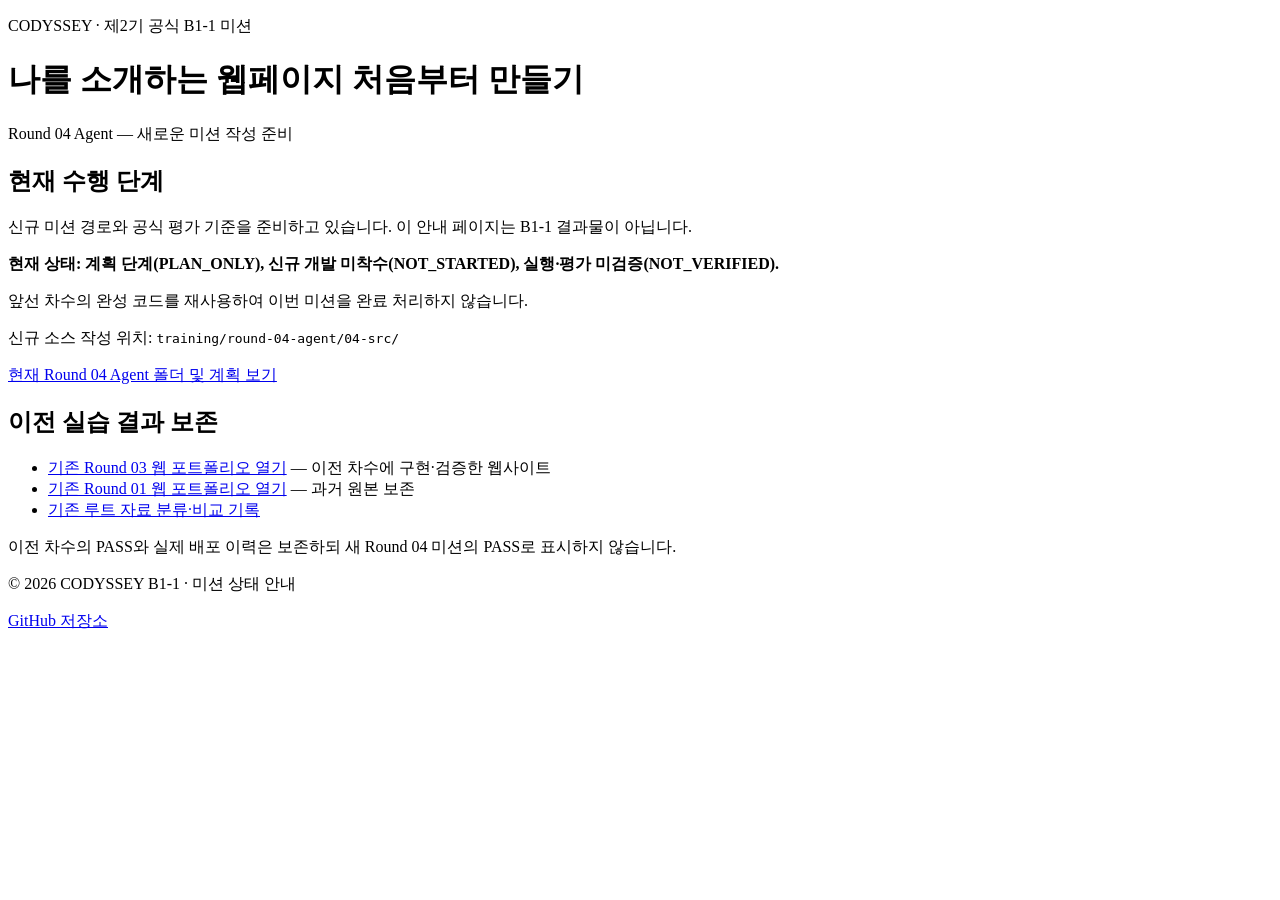
==== commit 73ade796: "docs: archive B1-1 legacy root by round and reset root to Round 04 Agent start status" ====
--- a/index.html
+++ b/index.html
@@ -1,135 +1,40 @@
 <!doctype html>
-<html lang="ko" data-theme="light">
+<html lang="ko">
 <head>
   <meta charset="utf-8">
   <meta name="viewport" content="width=device-width, initial-scale=1">
-  <meta name="description" content="CODYSSEY B1-1 Round 03 개인 포트폴리오">
-  <title>YoungSe | B1-1 Web Portfolio</title>
+  <meta name="description" content="CODYSSEY B1-1 Round 04 Agent 신규 미션 준비 현황 — 이전 웹 포트폴리오는 보존">
   <link rel="canonical" href="https://metastudy999.github.io/codyssey-basic-web-portfolio/">
-  <link rel="stylesheet" href="training/round-03-apos/04-src/css/style.css">
-  <script src="training/round-03-apos/04-src/js/main.js" defer></script>
+  <title>CODYSSEY B1-1 | Round 04 Agent 미션 준비</title>
 </head>
 <body>
-  <header class="site-header" id="top">
-    <nav class="nav container" aria-label="주요 메뉴">
-      <a class="logo" href="#hero" aria-label="홈으로 이동">YS</a>
-      <button class="menu-toggle" type="button" aria-expanded="false" aria-controls="nav-menu">
-        <span class="sr-only">메뉴 열기</span>
-        <span aria-hidden="true">☰</span>
-      </button>
-      <ul class="nav-menu" id="nav-menu">
-        <li><a href="#about">About</a></li>
-        <li><a href="#skills">Skills</a></li>
-        <li><a href="#projects">Projects</a></li>
-        <li><a href="#contact">Contact</a></li>
+  <header>
+    <p>CODYSSEY · 제2기 공식 B1-1 미션</p>
+    <h1>나를 소개하는 웹페이지 처음부터 만들기</h1>
+    <p>Round 04 Agent — 새로운 미션 작성 준비</p>
+  </header>
+  <main id="main">
+    <section aria-labelledby="current-heading">
+      <h2 id="current-heading">현재 수행 단계</h2>
+      <p>신규 미션 경로와 공식 평가 기준을 준비하고 있습니다. 이 안내 페이지는 B1-1 결과물이 아닙니다.</p>
+      <p><strong>현재 상태: 계획 단계(PLAN_ONLY), 신규 개발 미착수(NOT_STARTED), 실행·평가 미검증(NOT_VERIFIED).</strong></p>
+      <p>앞선 차수의 완성 코드를 재사용하여 이번 미션을 완료 처리하지 않습니다.</p>
+      <p>신규 소스 작성 위치: <code>training/round-04-agent/04-src/</code></p>
+      <p><a href="https://github.com/MetaStudy999/codyssey-basic-web-portfolio/tree/main/training/round-04-agent">현재 Round 04 Agent 폴더 및 계획 보기</a></p>
+    </section>
+    <section aria-labelledby="history-heading">
+      <h2 id="history-heading">이전 실습 결과 보존</h2>
+      <ul>
+        <li><a href="training/round-03-apos/04-src/">기존 Round 03 웹 포트폴리오 열기</a> — 이전 차수에 구현·검증한 웹사이트</li>
+        <li><a href="legacy/round-01-portfolio/">기존 Round 01 웹 포트폴리오 열기</a> — 과거 원본 보존</li>
+        <li><a href="https://github.com/MetaStudy999/codyssey-basic-web-portfolio/blob/main/training/round-04-agent/00-plan/LEGACY-SOURCE-INVENTORY.md">기존 루트 자료 분류·비교 기록</a></li>
       </ul>
-      <button class="theme-toggle" type="button" aria-label="다크 모드 전환">◐</button>
-    </nav>
-  </header>
-
-  <main>
-    <!-- SL02-DESIGN-PREVIEW-V1: illustration only; functional JS untouched -->
-    <section class="hero section" id="hero" aria-label="웹 포트폴리오 소개">
-      <div class="container hero-stage reveal">
-        <div class="hero-panel">
-          <p class="eyebrow hero-eyebrow">CODYSSEY · B1-1 WEB PORTFOLIO</p>
-          <p class="hero-overline">LEARN TODAY <span aria-hidden="true">→</span> BUILD TOMORROW</p>
-          <h1 aria-label="안녕하세요. 배우고 만들며 성장하는 개발자입니다."><span class="typing-target" aria-hidden="true">안녕하세요. 배우고 만들며 성장하는 개발자입니다.</span></h1>
-          <p class="lead">HTML · CSS · JavaScript로 구현한 개인 포트폴리오입니다. 배우고, 만들고, 브라우저에서 직접 확인합니다.</p>
-          <div class="hero-actions">
-            <a class="button" href="#projects">실제 프로젝트 보기 <span aria-hidden="true">↗</span></a>
-            <a class="button button-secondary" href="#about">포트폴리오 소개</a>
-          </div>
-          <div class="journey-steps" role="list" aria-label="프로젝트의 성장 과정">
-            <span role="listitem"><strong>01</strong> 배우기</span>
-            <span role="listitem"><strong>02</strong> 구현하기</span>
-            <span role="listitem"><strong>03</strong> 테스트</span>
-            <span role="listitem"><strong>04</strong> 공유하기</span>
-          </div>
-          <p class="visual-disclaimer">* 산악 이미지는 SL02와 연결한 AI 연출 이미지이며 실제 개발 화면이나 성과 증빙이 아닙니다.</p>
-        </div>
-      </div>
-    </section>
-
-    <section class="section" id="about">
-      <div class="container reveal">
-        <h2>About</h2>
-        <div class="about-grid">
-          <figure class="about-visual"><img class="profile-image" src="training/round-03-apos/04-src/images/about-journey-sl02.jpg" alt="산맥을 향하는 여행자의 AI 생성 이미지, 성장 과정을 상징하는 연출"><figcaption>Learn · Practice · Build · Improve — AI 연출 이미지</figcaption></figure>
-          <div>
-            <p>웹의 구조, 표현, 동작을 각각 분리해 이해하고 실제 코드로 검증하는 학습 포트폴리오입니다.</p>
-            <p>이번 Round 03에서는 이전 결과물을 복사해 통과시키는 대신 공식 요구사항을 기준으로 다시 구현하고 설명 가능한 상태를 목표로 합니다.</p>
-          </div>
-        </div>
-      </div>
-    </section>
-
-    <section class="section section-alt" id="skills">
-      <div class="container reveal">
-        <h2>Skills</h2>
-        <ul class="skill-list" aria-label="기술 스택">
-          <li>Semantic HTML</li>
-          <li>Responsive CSS</li>
-          <li>JavaScript DOM</li>
-          <li>Fetch API</li>
-          <li>Git & GitHub</li>
-        </ul>
-      </div>
-    </section>
-
-    <section class="section" id="projects">
-      <div class="container reveal">
-        <div class="section-heading">
-          <div>
-            <h2>Projects</h2>
-            <p>GitHub Public API에서 저장소를 불러옵니다.</p>
-          </div>
-          <button class="button button-secondary retry-button" type="button" hidden>다시 시도</button>
-        </div>
-        <div class="project-status" role="status" aria-live="polite">프로젝트를 준비하고 있습니다.</div>
-        <div class="project-filters" role="group" aria-label="프로젝트 언어 선택" hidden></div>
-        <div class="project-grid" aria-live="polite"></div>
-      </div>
-    </section>
-
-    <section class="section section-alt" id="contact">
-      <div class="container reveal">
-        <h2>Contact</h2>
-        <form class="contact-form" data-formspree-endpoint="" novalidate>
-          <div class="form-field">
-            <label for="name">이름</label>
-            <input id="name" name="name" type="text" autocomplete="name" required>
-            <p class="field-error" data-error-for="name"></p>
-          </div>
-
-          <div class="form-field">
-            <label for="email">이메일</label>
-            <input id="email" name="email" type="email" autocomplete="email" required>
-            <p class="field-error" data-error-for="email"></p>
-          </div>
-
-          <div class="form-field">
-            <label for="message">메시지</label>
-            <textarea id="message" name="message" rows="6" required></textarea>
-            <p class="field-error" data-error-for="message"></p>
-          </div>
-
-          <button class="button" type="submit">보내기</button>
-          <p class="form-status" role="status" aria-live="polite"></p>
-          <p class="form-notice">실제 이메일 전송은 승인된 Formspree 주소 설정 후 사용할 수 있습니다.</p>
-        </form>
-      </div>
+      <p>이전 차수의 PASS와 실제 배포 이력은 보존하되 새 Round 04 미션의 PASS로 표시하지 않습니다.</p>
     </section>
   </main>
-
-  <footer class="site-footer">
-    <div class="container footer-row">
-      <p>© 2026 YoungSe Park</p>
-      <a href="legacy/round-01-portfolio/">기존 1기 포트폴리오</a>
-      <a href="https://github.com/MetaStudy999" target="_blank" rel="noreferrer">GitHub</a>
-    </div>
+  <footer>
+    <p>© 2026 CODYSSEY B1-1 · 미션 상태 안내</p>
+    <a href="https://github.com/MetaStudy999/codyssey-basic-web-portfolio">GitHub 저장소</a>
   </footer>
-
-  <button class="scroll-top" type="button" aria-label="페이지 맨 위로 이동" hidden>↑</button>
 </body>
 </html>
